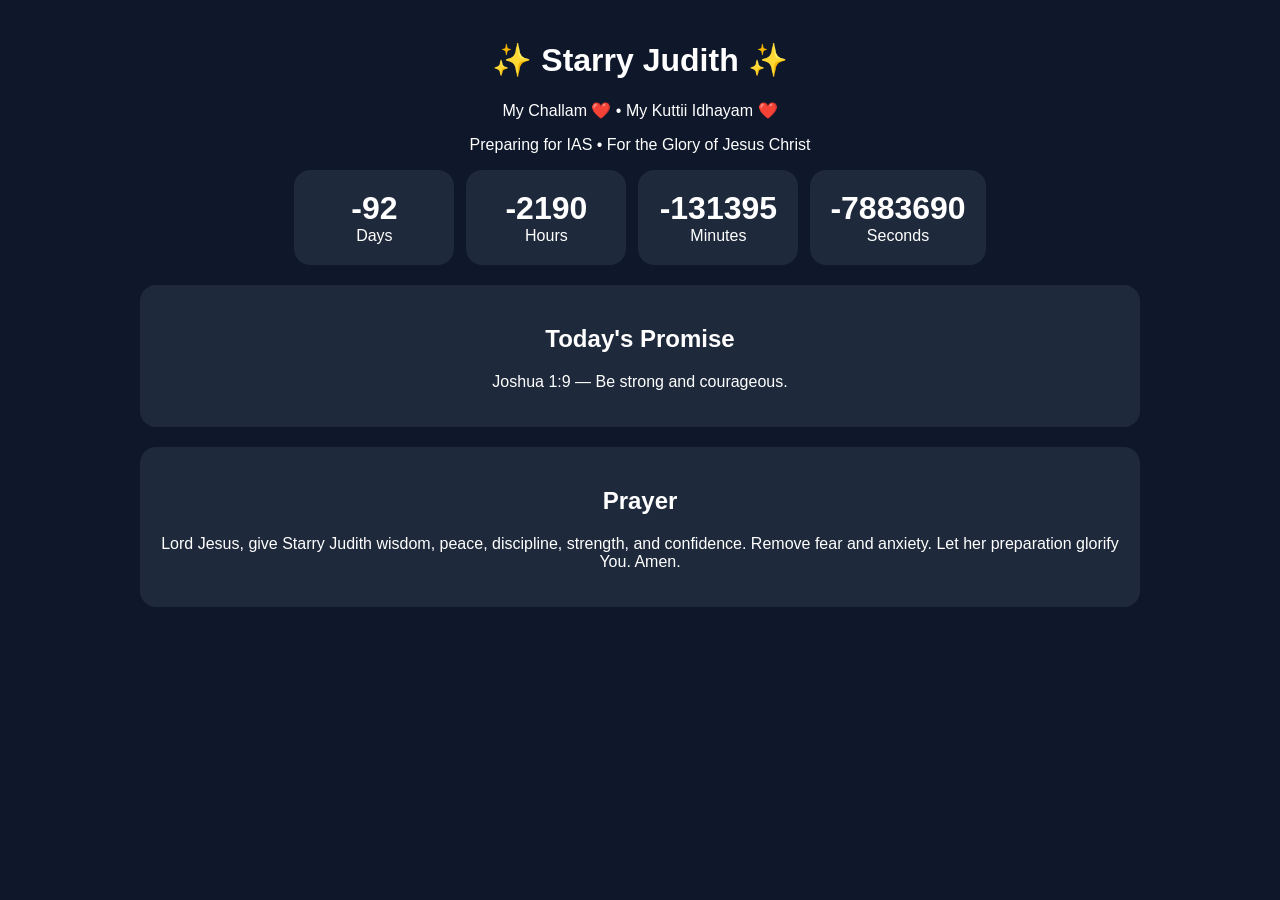
==== index.html @ f9332835 "Add files via upload" ====
<!DOCTYPE html>
<html lang="en">
<head>
<meta charset="UTF-8">
<meta name="viewport" content="width=device-width, initial-scale=1.0">
<title>Starry Judith • IAS Journey</title>
<link rel="stylesheet" href="style.css">
</head>
<body>
<div class="container">
<h1>✨ Starry Judith ✨</h1>
<p class="nicknames">My Challam ❤️ • My Kuttii Idhayam ❤️</p>
<p class="subtitle">Preparing for IAS • For the Glory of Jesus Christ</p>

<div class="countdown">
<div class="card"><span id="days">0</span><label>Days</label></div>
<div class="card"><span id="hours">0</span><label>Hours</label></div>
<div class="card"><span id="minutes">0</span><label>Minutes</label></div>
<div class="card"><span id="seconds">0</span><label>Seconds</label></div>
</div>

<div class="verse">
<h2>Today's Promise</h2>
<p id="verse"></p>
</div>

<div class="prayer">
<h2>Prayer</h2>
<p>Lord Jesus, give Starry Judith wisdom, peace, discipline, strength, and confidence. Remove fear and anxiety. Let her preparation glorify You. Amen.</p>
</div>
</div>
<script src="script.js"></script>
</body>
</html>
---- style.css ----
body{font-family:Arial,sans-serif;background:#0f172a;color:#fff;margin:0}
.container{max-width:1000px;margin:auto;padding:20px;text-align:center}
.countdown{display:flex;flex-wrap:wrap;gap:12px;justify-content:center}
.card{background:#1e293b;padding:20px;border-radius:16px;min-width:120px}
span{font-size:2rem;font-weight:bold;display:block}
.verse,.prayer{background:#1e293b;padding:20px;border-radius:16px;margin-top:20px}
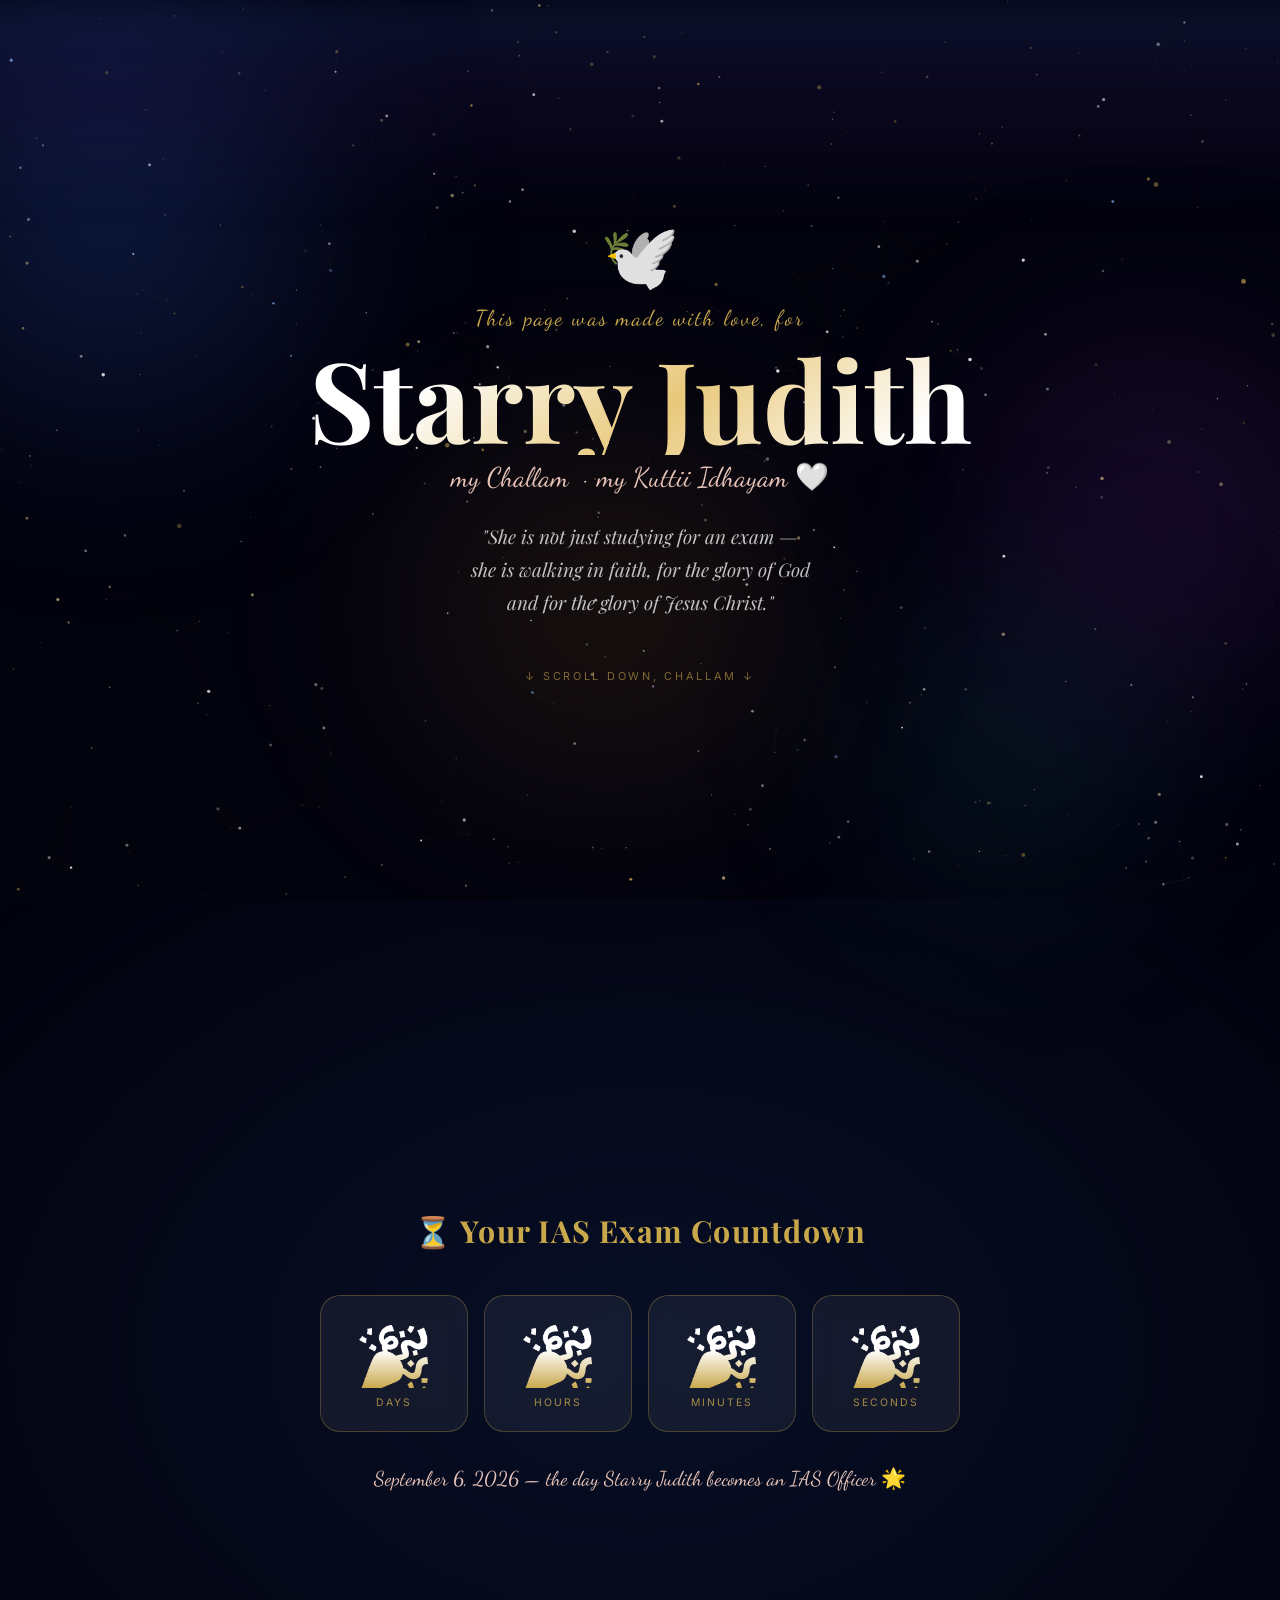
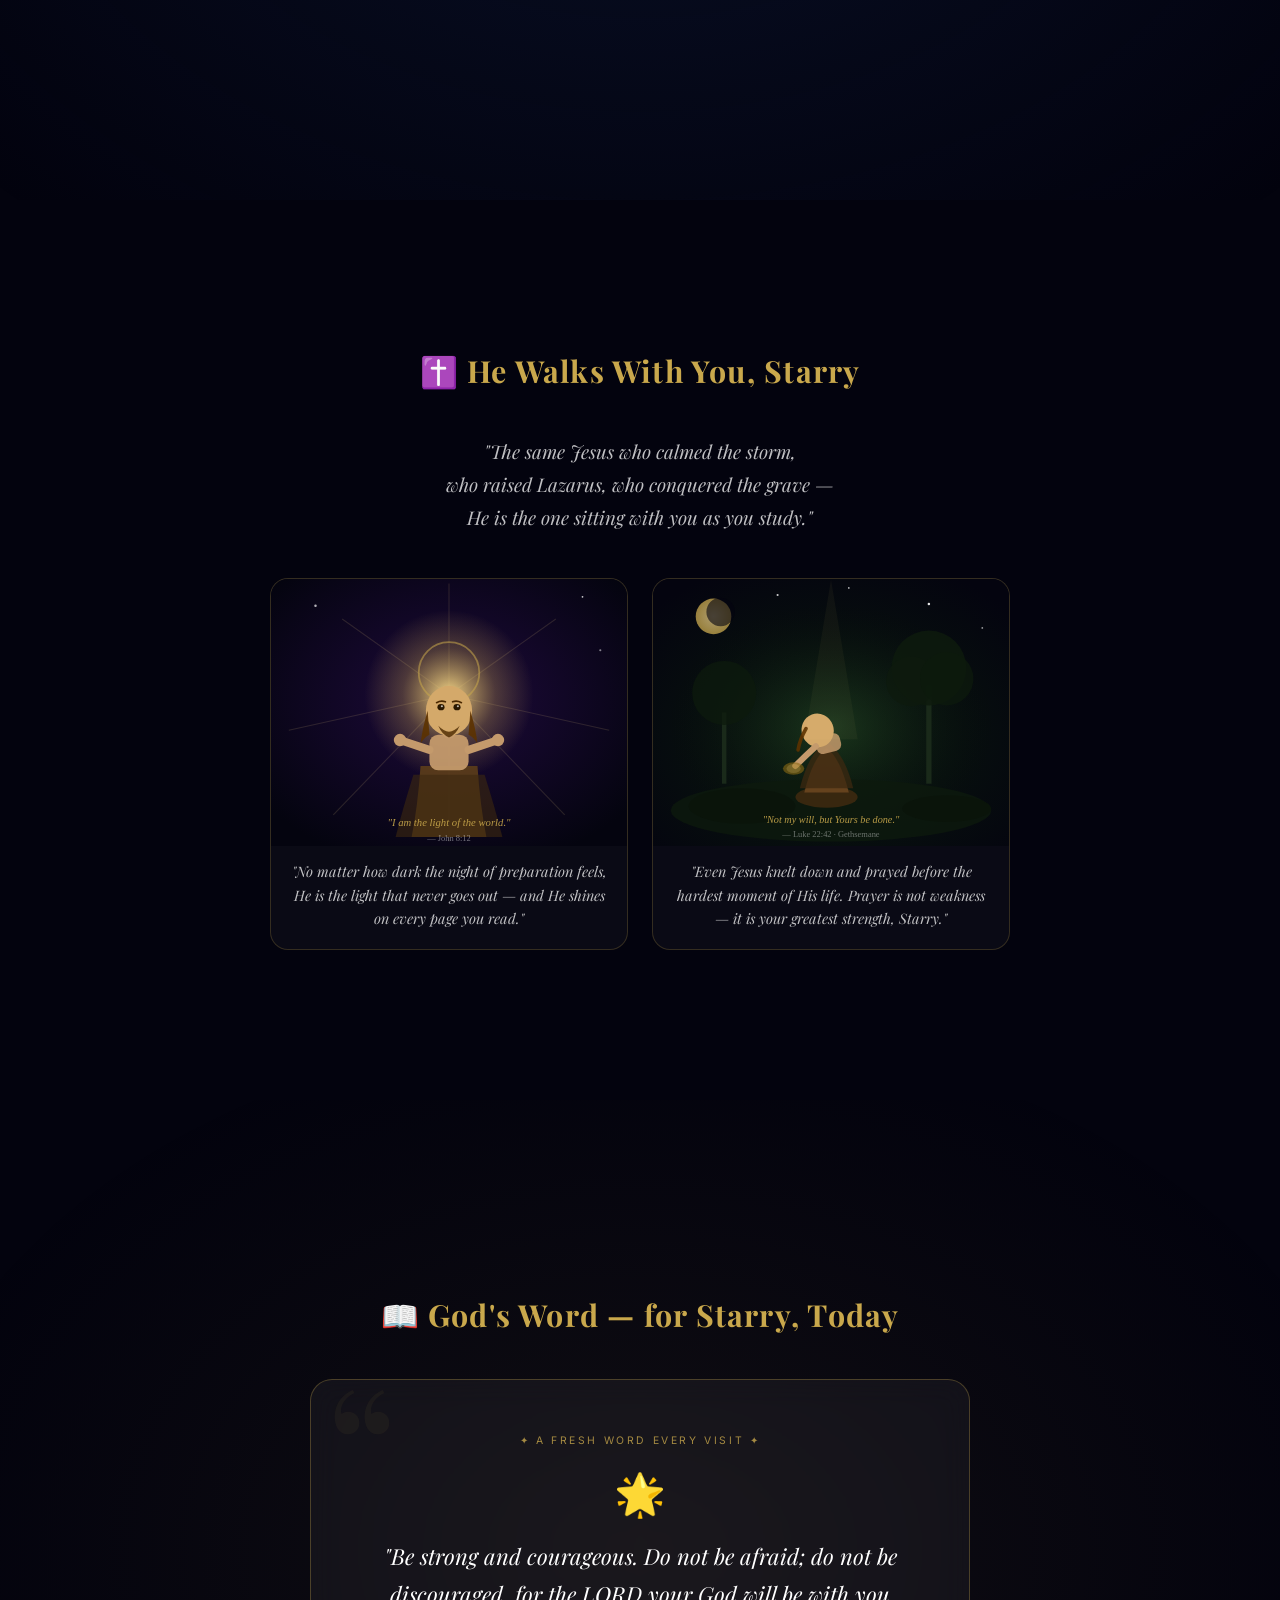
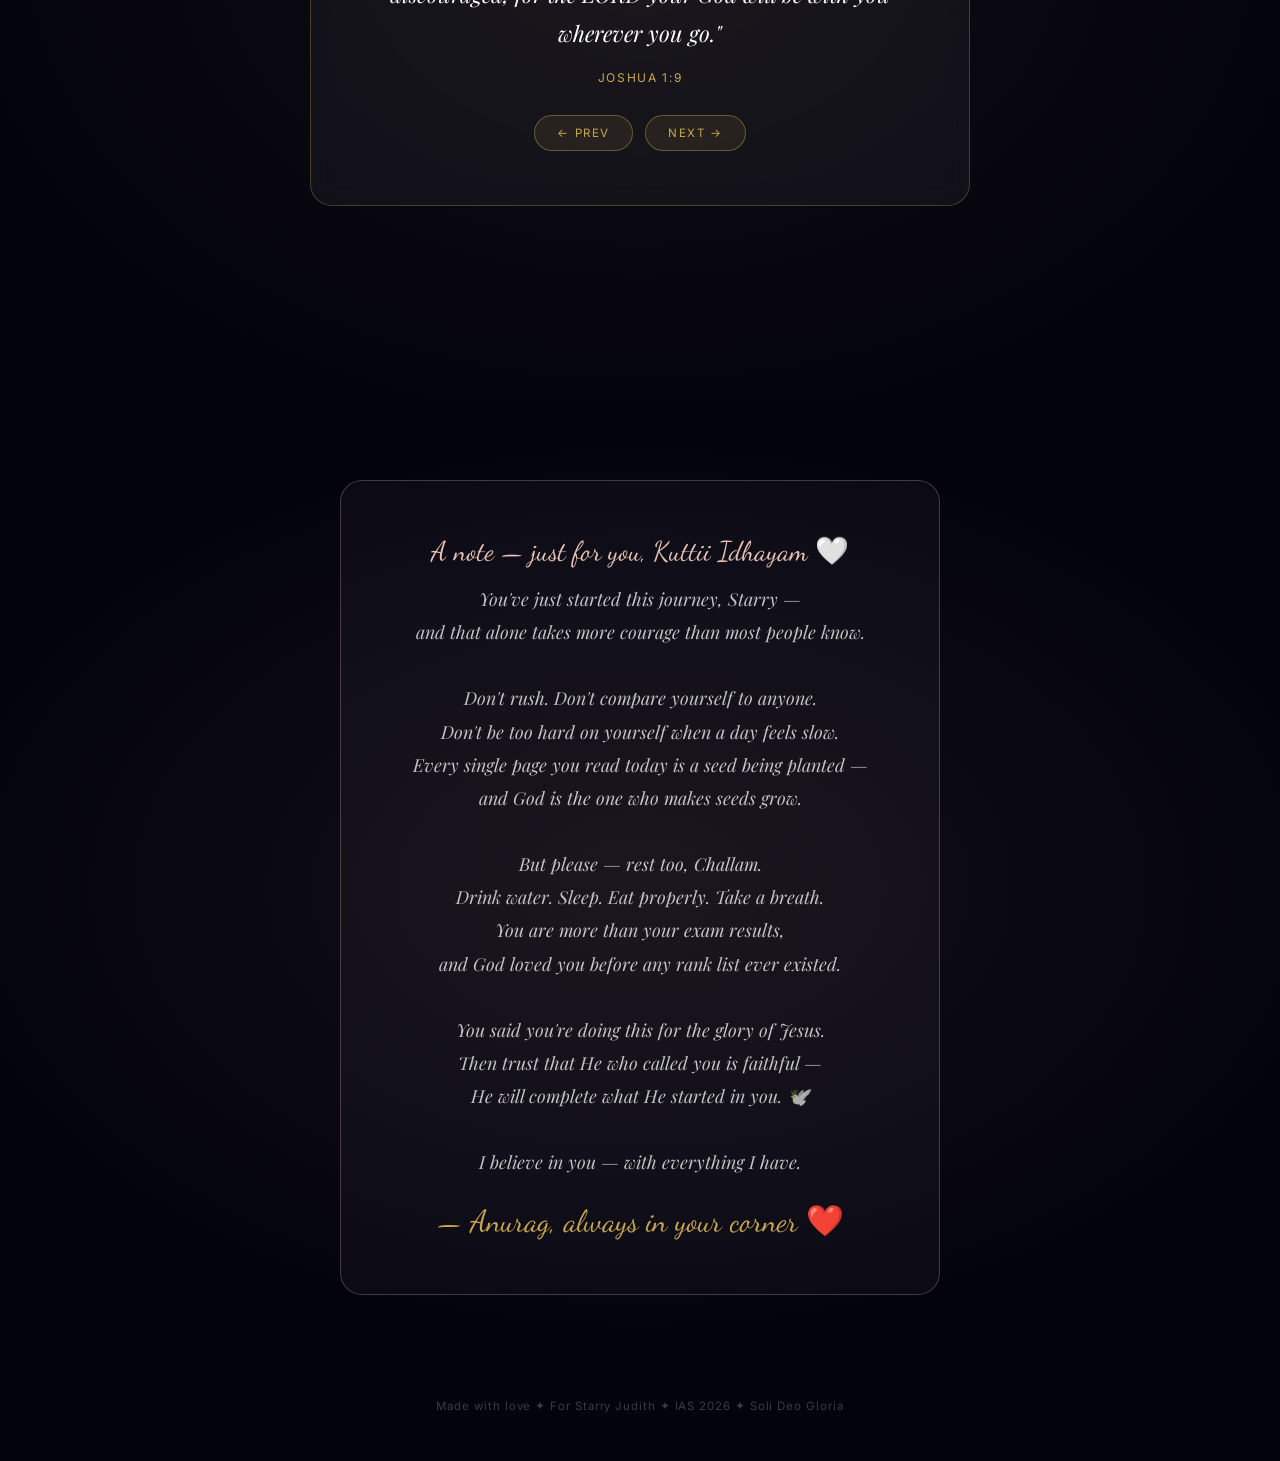
==== commit 6f6d7d01: "Update index.html" ====
--- a/index.html
+++ b/index.html
@@ -1,34 +1,604 @@
 <!DOCTYPE html>
 <html lang="en">
 <head>
-<meta charset="UTF-8">
-<meta name="viewport" content="width=device-width, initial-scale=1.0">
-<title>Starry Judith • IAS Journey</title>
-<link rel="stylesheet" href="style.css">
+<meta charset="UTF-8"/>
+<meta name="viewport" content="width=device-width, initial-scale=1.0"/>
+<title>For Starry Judith 🕊️</title>
+<link href="https://fonts.googleapis.com/css2?family=Playfair+Display:ital,wght@0,400;0,700;1,400&family=Inter:wght@300;400;500&family=Dancing+Script:wght@600;700&display=swap" rel="stylesheet"/>
+<style>
+*,*::before,*::after{box-sizing:border-box;margin:0;padding:0}
+:root{
+  --gold:#C9A84C;--gold2:#E8C87A;--deep:#03030E;--rose:#E8C4B8;
+  --soft:rgba(255,255,255,0.75);--white:#fff;
+}
+html{scroll-behavior:smooth}
+body{background:var(--deep);color:var(--white);font-family:'Inter',sans-serif;overflow-x:hidden}
+
+/* ── LAYERED BACKGROUND ── */
+#cvs-bg{position:fixed;inset:0;z-index:0;pointer-events:none}
+#cvs-fg{position:fixed;inset:0;z-index:1;pointer-events:none}
+
+/* ── NEBULA LAYERS (CSS animated) ── */
+.nebula{position:fixed;border-radius:50%;filter:blur(80px);pointer-events:none;z-index:0;will-change:transform,opacity}
+.nb1{width:600px;height:600px;background:radial-gradient(circle,rgba(30,60,140,.45),transparent 70%);top:-10%;left:-15%;animation:nb1 18s ease-in-out infinite alternate}
+.nb2{width:500px;height:500px;background:radial-gradient(circle,rgba(80,30,120,.35),transparent 70%);top:30%;right:-10%;animation:nb2 22s ease-in-out infinite alternate}
+.nb3{width:700px;height:400px;background:radial-gradient(circle,rgba(160,100,20,.18),transparent 70%);bottom:10%;left:20%;animation:nb3 26s ease-in-out infinite alternate}
+.nb4{width:400px;height:400px;background:radial-gradient(circle,rgba(20,80,100,.3),transparent 70%);bottom:-5%;right:5%;animation:nb4 20s ease-in-out infinite alternate}
+@keyframes nb1{0%{transform:translate(0,0) scale(1)}100%{transform:translate(80px,60px) scale(1.15)}}
+@keyframes nb2{0%{transform:translate(0,0) scale(1.1)}100%{transform:translate(-70px,80px) scale(.95)}}
+@keyframes nb3{0%{transform:translate(0,0) scale(1)}100%{transform:translate(60px,-50px) scale(1.1)}}
+@keyframes nb4{0%{transform:translate(0,0) scale(.95)}100%{transform:translate(-50px,-60px) scale(1.1)}}
+
+/* aurora top ribbon */
+.aurora{
+  position:fixed;top:0;left:-20%;width:140%;height:220px;
+  background:linear-gradient(180deg,rgba(60,120,255,.13) 0%,rgba(100,60,200,.09) 40%,transparent 100%);
+  filter:blur(18px);z-index:0;pointer-events:none;
+  animation:aur 12s ease-in-out infinite alternate;
+}
+@keyframes aur{0%{opacity:.5;transform:scaleX(1) translateY(0)}100%{opacity:1;transform:scaleX(1.08) translateY(18px)}}
+
+main{position:relative;z-index:2}
+
+/* ── SECTIONS ── */
+.s{min-height:100vh;display:flex;flex-direction:column;align-items:center;justify-content:center;padding:80px 24px;position:relative}
+
+/* ── HERO ── */
+#hero{text-align:center}
+.hero-dove{font-size:clamp(2.4rem,7vw,4rem);margin-bottom:10px;animation:hvr 3.5s ease-in-out infinite}
+@keyframes hvr{0%,100%{transform:translateY(0) rotate(-3deg)}50%{transform:translateY(-14px) rotate(3deg)}}
+.for-label{font-family:'Dancing Script',cursive;font-size:clamp(1rem,3vw,1.35rem);color:var(--gold);letter-spacing:.1em;margin-bottom:10px;opacity:.85}
+.hero-name{
+  font-family:'Playfair Display',serif;font-weight:700;
+  font-size:clamp(3rem,12vw,7rem);line-height:1.02;
+  background:linear-gradient(135deg,#fff 20%,var(--gold2) 55%,#fff 90%);
+  -webkit-background-clip:text;-webkit-text-fill-color:transparent;background-clip:text;
+  margin-bottom:6px;
+}
+.hero-nick{font-family:'Dancing Script',cursive;font-size:clamp(1.1rem,3.5vw,1.7rem);color:var(--rose);margin-bottom:26px}
+.hero-sub{
+  font-family:'Playfair Display',serif;font-style:italic;
+  font-size:clamp(.92rem,2.3vw,1.18rem);color:var(--soft);
+  max-width:520px;line-height:1.75;margin-bottom:50px
+}
+.scroll-cue{font-size:.68rem;letter-spacing:.25em;text-transform:uppercase;color:var(--gold);opacity:.6;animation:pc 2s ease-in-out infinite}
+@keyframes pc{0%,100%{opacity:.3;transform:translateY(0)}50%{opacity:.9;transform:translateY(6px)}}
+
+/* ── COUNTDOWN ── */
+#countdown-s{background:radial-gradient(ellipse 70% 70% at 50% 50%,rgba(13,27,62,.5),transparent)}
+.sec-title{font-family:'Playfair Display',serif;font-size:clamp(1.3rem,3.5vw,1.9rem);color:var(--gold);text-align:center;letter-spacing:.04em;margin-bottom:44px}
+.cd-grid{display:grid;grid-template-columns:repeat(2,1fr);gap:16px;max-width:640px;width:100%;margin:0 auto 28px}
+@media(min-width:500px){.cd-grid{grid-template-columns:repeat(4,1fr)}}
+.cd-card{
+  background:rgba(255,255,255,.06);border:1px solid rgba(201,168,76,.3);
+  border-radius:20px;padding:28px 12px 22px;text-align:center;
+  backdrop-filter:blur(12px);transition:transform .25s,border-color .25s,box-shadow .25s;cursor:default;
+}
+.cd-card:hover{transform:translateY(-6px);border-color:rgba(201,168,76,.7);box-shadow:0 0 32px rgba(201,168,76,.2)}
+.cd-num{
+  font-family:'Playfair Display',serif;font-size:clamp(2.4rem,8vw,4rem);
+  font-weight:700;line-height:1;margin-bottom:8px;
+  background:linear-gradient(180deg,#fff 40%,var(--gold));
+  -webkit-background-clip:text;-webkit-text-fill-color:transparent;background-clip:text;
+}
+.cd-lbl{font-size:.65rem;letter-spacing:.2em;text-transform:uppercase;color:var(--gold);opacity:.8}
+.cd-note{font-family:'Dancing Script',cursive;font-size:clamp(1rem,2.8vw,1.25rem);color:var(--rose);text-align:center;opacity:.85;margin-top:6px}
+
+/* ── JESUS PORTRAITS ── */
+#jesus-s{text-align:center}
+.jesus-quote{font-family:'Playfair Display',serif;font-style:italic;font-size:clamp(.92rem,2.3vw,1.18rem);color:var(--soft);max-width:520px;line-height:1.75;margin-bottom:44px}
+.jesus-grid{display:grid;grid-template-columns:1fr;gap:24px;max-width:740px;width:100%}
+@media(min-width:600px){.jesus-grid{grid-template-columns:repeat(2,1fr)}}
+.jesus-card{border-radius:18px;overflow:hidden;border:1px solid rgba(201,168,76,.22);background:rgba(255,255,255,.03);transition:transform .3s,box-shadow .3s}
+.jesus-card:hover{transform:translateY(-6px) scale(1.015);box-shadow:0 16px 48px rgba(0,0,0,.55)}
+.jesus-svg{width:100%;aspect-ratio:4/3;display:block}
+.jesus-caption{padding:14px 18px 18px;font-family:'Playfair Display',serif;font-style:italic;font-size:.9rem;color:var(--soft);line-height:1.65;text-align:center}
+
+/* ── VERSES ── */
+#verse-s{background:radial-gradient(ellipse 60% 60% at 50% 50%,rgba(201,168,76,.07),transparent)}
+.verse-wrap{max-width:660px;width:100%}
+.verse-card{
+  background:rgba(255,255,255,.045);border:1px solid rgba(201,168,76,.3);
+  border-radius:22px;padding:clamp(28px,5vw,54px) clamp(22px,5vw,52px);
+  text-align:center;backdrop-filter:blur(14px);overflow:hidden;position:relative
+}
+.verse-card::before{content:'\201C';position:absolute;top:-24px;left:14px;font-size:11rem;color:var(--gold);opacity:.05;font-family:'Playfair Display',serif;line-height:1;pointer-events:none}
+.verse-eyebrow{font-size:.65rem;letter-spacing:.25em;text-transform:uppercase;color:var(--gold);margin-bottom:22px;opacity:.8}
+.verse-icon{font-size:2.6rem;margin-bottom:18px;display:block}
+.verse-txt{font-family:'Playfair Display',serif;font-style:italic;font-size:clamp(1rem,2.6vw,1.38rem);line-height:1.75;color:var(--white);margin-bottom:18px}
+.verse-ref{font-size:.75rem;letter-spacing:.14em;text-transform:uppercase;color:var(--gold)}
+.v-nav{display:flex;gap:12px;justify-content:center;margin-top:30px;flex-wrap:wrap}
+.v-btn{background:rgba(201,168,76,.1);border:1px solid rgba(201,168,76,.4);color:var(--gold);font-size:.72rem;letter-spacing:.14em;text-transform:uppercase;padding:10px 22px;border-radius:40px;cursor:pointer;transition:background .2s,transform .15s;font-family:'Inter',sans-serif}
+.v-btn:hover{background:rgba(201,168,76,.25);transform:translateY(-2px)}
+
+/* ── LOVE NOTE ── */
+#love-s{background:radial-gradient(ellipse 60% 50% at 50% 50%,rgba(232,196,184,.07),transparent)}
+.love-card{max-width:600px;width:100%;padding:clamp(30px,5vw,54px) clamp(24px,5vw,50px);border:1px solid rgba(232,196,184,.25);border-radius:22px;background:rgba(232,196,184,.04);text-align:center}
+.love-from{font-family:'Dancing Script',cursive;font-size:clamp(1.2rem,3.5vw,1.7rem);color:var(--rose);margin-bottom:14px}
+.love-txt{font-family:'Playfair Display',serif;font-style:italic;font-size:clamp(.92rem,2.2vw,1.12rem);color:var(--soft);line-height:1.85;margin-bottom:24px}
+.love-sign{font-family:'Dancing Script',cursive;font-size:clamp(1.3rem,3.5vw,1.9rem);color:var(--gold)}
+
+footer{position:relative;z-index:2;text-align:center;padding:24px 20px 48px;font-size:.72rem;color:rgba(255,255,255,.22);letter-spacing:.08em}
+
+/* ── FLOAT ANIMATIONS ── */
+.float-anim{opacity:0;transform:translateY(38px);transition:opacity .85s cubic-bezier(.22,1,.36,1),transform .85s cubic-bezier(.22,1,.36,1)}
+.float-anim.show{opacity:1;transform:translateY(0)}
+.float-anim:nth-child(2){transition-delay:.1s}
+.float-anim:nth-child(3){transition-delay:.2s}
+.float-anim:nth-child(4){transition-delay:.3s}
+.float-anim:nth-child(5){transition-delay:.4s}
+
+@keyframes bob{0%,100%{transform:translateY(0)}50%{transform:translateY(-8px)}}
+.bob1{animation:bob 4.5s ease-in-out infinite}
+.bob2{animation:bob 5.2s ease-in-out infinite .7s}
+.bob3{animation:bob 4.8s ease-in-out infinite 1.3s}
+.bob4{animation:bob 5.5s ease-in-out infinite .4s}
+</style>
 </head>
 <body>
-<div class="container">
-<h1>✨ Starry Judith ✨</h1>
-<p class="nicknames">My Challam ❤️ • My Kuttii Idhayam ❤️</p>
-<p class="subtitle">Preparing for IAS • For the Glory of Jesus Christ</p>
-
-<div class="countdown">
-<div class="card"><span id="days">0</span><label>Days</label></div>
-<div class="card"><span id="hours">0</span><label>Hours</label></div>
-<div class="card"><span id="minutes">0</span><label>Minutes</label></div>
-<div class="card"><span id="seconds">0</span><label>Seconds</label></div>
-</div>
-
-<div class="verse">
-<h2>Today's Promise</h2>
-<p id="verse"></p>
-</div>
-
-<div class="prayer">
-<h2>Prayer</h2>
-<p>Lord Jesus, give Starry Judith wisdom, peace, discipline, strength, and confidence. Remove fear and anxiety. Let her preparation glorify You. Amen.</p>
-</div>
-</div>
-<script src="script.js"></script>
+
+<!-- nebula layers -->
+<div class="nebula nb1"></div>
+<div class="nebula nb2"></div>
+<div class="nebula nb3"></div>
+<div class="nebula nb4"></div>
+<div class="aurora"></div>
+
+<!-- background star canvas -->
+<canvas id="cvs-bg"></canvas>
+<!-- foreground interaction canvas -->
+<canvas id="cvs-fg"></canvas>
+
+<main>
+
+<!-- ══ HERO ══ -->
+<section class="s" id="hero">
+  <div class="hero-dove float-anim">🕊️</div>
+  <p class="for-label float-anim">This page was made with love, for</p>
+  <h1 class="hero-name float-anim">Starry Judith</h1>
+  <p class="hero-nick float-anim">my Challam &nbsp;·&nbsp; my Kuttii Idhayam 🤍</p>
+  <p class="hero-sub float-anim">
+    "She is not just studying for an exam —<br/>
+    she is walking in faith, for the glory of God<br/>
+    and for the glory of Jesus Christ."
+  </p>
+  <p class="scroll-cue">↓ scroll down, Challam ↓</p>
+</section>
+
+<!-- ══ COUNTDOWN ══ -->
+<section class="s" id="countdown-s">
+  <h2 class="sec-title float-anim">⏳ Your IAS Exam Countdown</h2>
+  <div class="cd-grid">
+    <div class="cd-card float-anim bob1"><div class="cd-num" id="d">--</div><div class="cd-lbl">Days</div></div>
+    <div class="cd-card float-anim bob2"><div class="cd-num" id="h">--</div><div class="cd-lbl">Hours</div></div>
+    <div class="cd-card float-anim bob3"><div class="cd-num" id="m">--</div><div class="cd-lbl">Minutes</div></div>
+    <div class="cd-card float-anim bob4"><div class="cd-num" id="sec">--</div><div class="cd-lbl">Seconds</div></div>
+  </div>
+  <p class="cd-note float-anim">September 6, 2026 — the day Starry Judith becomes an IAS Officer 🌟</p>
+</section>
+
+<!-- ══ JESUS PORTRAITS ══ -->
+<section class="s" id="jesus-s">
+  <h2 class="sec-title float-anim">✝️ He Walks With You, Starry</h2>
+  <p class="jesus-quote float-anim">
+    "The same Jesus who calmed the storm,<br/>
+    who raised Lazarus, who conquered the grave —<br/>
+    He is the one sitting with you as you study."
+  </p>
+  <div class="jesus-grid">
+
+    <div class="jesus-card float-anim bob1">
+      <svg class="jesus-svg" viewBox="0 0 400 300" xmlns="http://www.w3.org/2000/svg">
+        <defs>
+          <radialGradient id="bg_a" cx="50%" cy="45%" r="65%">
+            <stop offset="0%" stop-color="#1E0A3C"/><stop offset="100%" stop-color="#04040F"/>
+          </radialGradient>
+          <radialGradient id="halo_a" cx="50%" cy="50%" r="50%">
+            <stop offset="0%" stop-color="#FFE08A" stop-opacity=".95"/>
+            <stop offset="55%" stop-color="#C9A84C" stop-opacity=".3"/>
+            <stop offset="100%" stop-color="#C9A84C" stop-opacity="0"/>
+          </radialGradient>
+        </defs>
+        <rect width="400" height="300" fill="url(#bg_a)"/>
+        <g opacity=".13" stroke="#FFE08A" stroke-width="1.2">
+          <line x1="200" y1="130" x2="200" y2="5"/>
+          <line x1="200" y1="130" x2="320" y2="45"/>
+          <line x1="200" y1="130" x2="380" y2="170"/>
+          <line x1="200" y1="130" x2="80" y2="45"/>
+          <line x1="200" y1="130" x2="20" y2="170"/>
+          <line x1="200" y1="130" x2="330" y2="265"/>
+          <line x1="200" y1="130" x2="70" y2="265"/>
+          <line x1="200" y1="130" x2="200" y2="295"/>
+        </g>
+        <circle cx="200" cy="130" r="95" fill="url(#halo_a)"/>
+        <circle cx="200" cy="105" r="34" fill="none" stroke="#C9A84C" stroke-width="2" opacity=".55"/>
+        <path d="M168 210 Q165 255 158 290 L242 290 Q235 255 232 210Z" fill="#5C3D1A" opacity=".9"/>
+        <path d="M160 220 Q148 258 140 290 L260 290 Q252 258 240 220Z" fill="#3D2810" opacity=".6"/>
+        <rect x="178" y="175" width="44" height="40" rx="10" fill="#C49A6C" opacity=".95"/>
+        <rect x="193" y="163" width="14" height="16" rx="5" fill="#C49A6C"/>
+        <ellipse cx="200" cy="148" rx="26" ry="28" fill="#D4A96A"/>
+        <path d="M176 148 Q170 168 168 185 Q172 178 178 175" fill="#5C3200" opacity=".9"/>
+        <path d="M224 148 Q230 168 232 185 Q228 178 222 175" fill="#5C3200" opacity=".9"/>
+        <path d="M188 165 Q200 178 212 165 Q208 175 200 178 Q192 175 188 165Z" fill="#4A2800" opacity=".8"/>
+        <ellipse cx="191" cy="144" rx="4" ry="3.5" fill="#2A1800"/>
+        <ellipse cx="209" cy="144" rx="4" ry="3.5" fill="#2A1800"/>
+        <circle cx="192" cy="143" r="1.2" fill="#fff" opacity=".7"/>
+        <circle cx="210" cy="143" r="1.2" fill="#fff" opacity=".7"/>
+        <path d="M186 139 Q191 136 196 138" stroke="#4A2800" stroke-width="1.8" fill="none" stroke-linecap="round"/>
+        <path d="M204 138 Q209 136 214 139" stroke="#4A2800" stroke-width="1.8" fill="none" stroke-linecap="round"/>
+        <path d="M178 192 L148 182" stroke="#C49A6C" stroke-width="9" stroke-linecap="round"/>
+        <path d="M222 192 L252 182" stroke="#C49A6C" stroke-width="9" stroke-linecap="round"/>
+        <circle cx="145" cy="181" r="7" fill="#C49A6C"/>
+        <circle cx="255" cy="181" r="7" fill="#C49A6C"/>
+        <circle cx="50" cy="30" r="1.4" fill="#fff" opacity=".7"/>
+        <circle cx="350" cy="20" r="1" fill="#fff" opacity=".8"/>
+        <circle cx="370" cy="80" r="1.2" fill="#fff" opacity=".5"/>
+        <text x="200" y="278" text-anchor="middle" font-family="Georgia,serif" font-size="12" fill="#C9A84C" font-style="italic" opacity=".9">"I am the light of the world."</text>
+        <text x="200" y="294" text-anchor="middle" font-family="Georgia,serif" font-size="9.5" fill="rgba(255,255,255,.45)">— John 8:12</text>
+      </svg>
+      <p class="jesus-caption">"No matter how dark the night of preparation feels, He is the light that never goes out — and He shines on every page you read."</p>
+    </div>
+
+    <div class="jesus-card float-anim bob2">
+      <svg class="jesus-svg" viewBox="0 0 400 300" xmlns="http://www.w3.org/2000/svg">
+        <defs>
+          <radialGradient id="bg_b" cx="50%" cy="60%" r="70%">
+            <stop offset="0%" stop-color="#0A1A0D"/><stop offset="100%" stop-color="#04040F"/>
+          </radialGradient>
+          <radialGradient id="glow_b" cx="50%" cy="55%" r="50%">
+            <stop offset="0%" stop-color="#3A6A3A" stop-opacity=".35"/><stop offset="100%" stop-color="transparent"/>
+          </radialGradient>
+          <radialGradient id="moon_b" cx="50%" cy="50%" r="50%">
+            <stop offset="0%" stop-color="#E8D090"/><stop offset="100%" stop-color="#C9A84C"/>
+          </radialGradient>
+        </defs>
+        <rect width="400" height="300" fill="url(#bg_b)"/>
+        <rect width="400" height="300" fill="url(#glow_b)"/>
+        <circle cx="68" cy="42" r="20" fill="url(#moon_b)" opacity=".75"/>
+        <circle cx="76" cy="37" r="16" fill="#04040F" opacity=".6"/>
+        <circle cx="140" cy="18" r="1.2" fill="#fff" opacity=".8"/>
+        <circle cx="220" cy="10" r="1" fill="#fff" opacity=".7"/>
+        <circle cx="310" cy="28" r="1.4" fill="#fff" opacity=".9"/>
+        <circle cx="370" cy="55" r="1" fill="#fff" opacity=".6"/>
+        <ellipse cx="200" cy="260" rx="180" ry="35" fill="#0D1A0D" opacity=".8"/>
+        <ellipse cx="100" cy="255" rx="60" ry="20" fill="#0A150A" opacity=".9"/>
+        <ellipse cx="330" cy="258" rx="50" ry="15" fill="#0A150A" opacity=".9"/>
+        <path d="M310 230 L310 120" stroke="#1A2A1A" stroke-width="6"/>
+        <circle cx="310" cy="100" r="42" fill="#0D1A0D" opacity=".85"/>
+        <circle cx="290" cy="115" r="28" fill="#0D1A0D" opacity=".7"/>
+        <circle cx="330" cy="112" r="30" fill="#0D1A0D" opacity=".75"/>
+        <path d="M80 230 L80 150" stroke="#1A2A1A" stroke-width="5"/>
+        <circle cx="80" cy="128" r="36" fill="#0D1A0D" opacity=".75"/>
+        <ellipse cx="195" cy="245" rx="35" ry="12" fill="#4A2E10" opacity=".7"/>
+        <path d="M170 240 Q180 200 195 190 Q210 200 220 240Z" fill="#6B4520" opacity=".9"/>
+        <path d="M165 235 Q175 195 195 183 Q215 195 225 235" fill="#3D2810" opacity=".75"/>
+        <rect x="183" y="175" width="28" height="20" rx="7" fill="#C49A6C" opacity=".85" transform="rotate(-15,197,185)"/>
+        <ellipse cx="185" cy="170" rx="18" ry="19" fill="#D4A96A" transform="rotate(-20,185,170)"/>
+        <path d="M172 168 Q165 180 163 192" stroke="#5C3200" stroke-width="4" fill="none" stroke-linecap="round" opacity=".9"/>
+        <path d="M183 188 Q170 200 160 210" stroke="#C49A6C" stroke-width="7" stroke-linecap="round"/>
+        <ellipse cx="158" cy="213" rx="12" ry="7" fill="#8B6914" opacity=".6"/>
+        <ellipse cx="158" cy="213" rx="8" ry="5" fill="#FFE08A" opacity=".18"/>
+        <path d="M200 0 L170 180 L230 180Z" fill="#FFE08A" opacity=".04"/>
+        <text x="200" y="274" text-anchor="middle" font-family="Georgia,serif" font-size="11.5" fill="#C9A84C" font-style="italic" opacity=".9">"Not my will, but Yours be done."</text>
+        <text x="200" y="290" text-anchor="middle" font-family="Georgia,serif" font-size="9.5" fill="rgba(255,255,255,.4)">— Luke 22:42  ·  Gethsemane</text>
+      </svg>
+      <p class="jesus-caption">"Even Jesus knelt down and prayed before the hardest moment of His life. Prayer is not weakness — it is your greatest strength, Starry."</p>
+    </div>
+
+  </div>
+</section>
+
+<!-- ══ BIBLE VERSES ══ -->
+<section class="s" id="verse-s">
+  <h2 class="sec-title float-anim">📖 God's Word — for Starry, Today</h2>
+  <div class="verse-wrap float-anim">
+    <div class="verse-card" id="vcard">
+      <p class="verse-eyebrow">✦ A Fresh Word Every Visit ✦</p>
+      <span class="verse-icon" id="vi">🕊️</span>
+      <blockquote class="verse-txt" id="vt">loading…</blockquote>
+      <p class="verse-ref" id="vr"></p>
+      <div class="v-nav">
+        <button class="v-btn" onclick="prevV()">← Prev</button>
+        <button class="v-btn" onclick="nextV()">Next →</button>
+      </div>
+    </div>
+  </div>
+</section>
+
+<!-- ══ LOVE NOTE ══ -->
+<section class="s" id="love-s">
+  <div class="love-card float-anim">
+    <p class="love-from">A note — just for you, Kuttii Idhayam 🤍</p>
+    <p class="love-txt">
+      You've just started this journey, Starry —<br/>
+      and that alone takes more courage than most people know.<br/><br/>
+      Don't rush. Don't compare yourself to anyone.<br/>
+      Don't be too hard on yourself when a day feels slow.<br/>
+      Every single page you read today is a seed being planted —<br/>
+      and God is the one who makes seeds grow.<br/><br/>
+      But please — rest too, Challam.<br/>
+      Drink water. Sleep. Eat properly. Take a breath.<br/>
+      You are more than your exam results,<br/>
+      and God loved you before any rank list ever existed.<br/><br/>
+      You said you're doing this for the glory of Jesus.<br/>
+      Then trust that He who called you is faithful —<br/>
+      He will complete what He started in you. 🕊️<br/><br/>
+      I believe in you — with everything I have.
+    </p>
+    <p class="love-sign">— Anurag, always in your corner ❤️</p>
+  </div>
+</section>
+
+</main>
+<footer>Made with love ✦ For Starry Judith ✦ IAS 2026 ✦ Soli Deo Gloria</footer>
+
+<script>
+// ═══════════════════════════════════════════
+// BACKGROUND CANVAS — deep space with drifting stars
+// ═══════════════════════════════════════════
+const bgCvs = document.getElementById('cvs-bg');
+const bgCtx = bgCvs.getContext('2d');
+let W, H;
+
+function resize() {
+  W = bgCvs.width = window.innerWidth;
+  H = bgCvs.height = window.innerHeight;
+}
+resize();
+window.addEventListener('resize', resize);
+
+// ── Layers of stars at different depths ──
+const layers = [
+  { count: 120, speed: 0.012, maxR: 0.9,  alpha: 0.5,  col: '255,255,255' },
+  { count: 80,  speed: 0.025, maxR: 1.3,  alpha: 0.7,  col: '255,255,255' },
+  { count: 45,  speed: 0.045, maxR: 1.8,  alpha: 0.9,  col: '220,200,140' },
+  { count: 20,  speed: 0.07,  maxR: 2.2,  alpha: 1.0,  col: '201,168,76'  },
+];
+
+const allStars = [];
+layers.forEach(l => {
+  for (let i = 0; i < l.count; i++) {
+    allStars.push({
+      x: Math.random() * W,
+      y: Math.random() * H,
+      r: Math.random() * l.maxR + 0.25,
+      baseAlpha: Math.random() * l.alpha * 0.5 + l.alpha * 0.4,
+      speed: l.speed,
+      col: l.col,
+      phase: Math.random() * Math.PI * 2,
+      twinkleSpeed: Math.random() * 0.003 + 0.001,
+      driftX: (Math.random() - 0.5) * l.speed * 0.6,
+      driftY: (Math.random() - 0.5) * l.speed * 0.4,
+    });
+  }
+});
+
+// shooting star
+let shoots = [];
+function spawnShoot() {
+  if (Math.random() < 0.004) {
+    const sx = Math.random() * W * 0.7;
+    const sy = Math.random() * H * 0.4;
+    shoots.push({ x: sx, y: sy, len: Math.random() * 120 + 60, life: 1, speed: Math.random() * 8 + 6 });
+  }
+}
+
+function drawBg(t) {
+  bgCtx.clearRect(0, 0, W, H);
+
+  allStars.forEach(s => {
+    // drift
+    s.x += s.driftX;
+    s.y += s.driftY;
+    if (s.x < 0) s.x = W;
+    if (s.x > W) s.x = 0;
+    if (s.y < 0) s.y = H;
+    if (s.y > H) s.y = 0;
+
+    const a = s.baseAlpha * (0.45 + 0.55 * Math.abs(Math.sin(t * s.twinkleSpeed + s.phase)));
+    bgCtx.beginPath();
+    bgCtx.arc(s.x, s.y, s.r, 0, Math.PI * 2);
+    bgCtx.fillStyle = `rgba(${s.col},${a})`;
+    bgCtx.fill();
+  });
+
+  // shooting stars
+  spawnShoot();
+  for (let i = shoots.length - 1; i >= 0; i--) {
+    const sh = shoots[i];
+    bgCtx.save();
+    bgCtx.globalAlpha = sh.life * 0.9;
+    const grad = bgCtx.createLinearGradient(sh.x, sh.y, sh.x + sh.len, sh.y + sh.len * 0.4);
+    grad.addColorStop(0, 'rgba(255,255,255,0)');
+    grad.addColorStop(1, 'rgba(255,240,180,0.9)');
+    bgCtx.strokeStyle = grad;
+    bgCtx.lineWidth = 1.5;
+    bgCtx.beginPath();
+    bgCtx.moveTo(sh.x, sh.y);
+    bgCtx.lineTo(sh.x + sh.len, sh.y + sh.len * 0.4);
+    bgCtx.stroke();
+    bgCtx.restore();
+    sh.x += sh.speed;
+    sh.y += sh.speed * 0.4;
+    sh.life -= 0.035;
+    if (sh.life <= 0) shoots.splice(i, 1);
+  }
+
+  requestAnimationFrame(drawBg);
+}
+requestAnimationFrame(drawBg);
+
+// ═══════════════════════════════════════════
+// FOREGROUND CANVAS — cursor / touch interaction
+// ═══════════════════════════════════════════
+const fgCvs = document.getElementById('cvs-fg');
+const fgCtx = fgCvs.getContext('2d');
+fgCvs.width = W; fgCvs.height = H;
+window.addEventListener('resize', () => { fgCvs.width = W; fgCvs.height = H; });
+
+let mouse = { x: -999, y: -999 };
+const PARTS = [];
+const PCOUNT = 180;
+const sparks = [];
+
+window.addEventListener('mousemove', e => { mouse.x = e.clientX; mouse.y = e.clientY; });
+window.addEventListener('touchmove', e => {
+  e.preventDefault();
+  mouse.x = e.touches[0].clientX;
+  mouse.y = e.touches[0].clientY;
+}, { passive: false });
+window.addEventListener('touchend', () => { mouse.x = -999; mouse.y = -999; });
+
+class Particle {
+  constructor() { this.reset(true); }
+  reset(init) {
+    this.ox = Math.random() * W;
+    this.oy = init ? Math.random() * H : Math.random() * H;
+    this.x = this.ox; this.y = this.oy;
+    this.r = Math.random() * 1.5 + 0.3;
+    this.a = Math.random() * 0.8 + 0.15;
+    this.drift = Math.random() * 0.35 + 0.08;
+    this.angle = Math.random() * Math.PI * 2;
+    this.va = (Math.random() - 0.5) * 0.007;
+    this.phase = Math.random() * Math.PI * 2;
+    this.twinkle = Math.random() * 0.006 + 0.002;
+    const t = Math.random();
+    this.col = t < 0.65 ? '255,255,255' : t < 0.83 ? '201,168,76' : '140,180,240';
+  }
+  update(t) {
+    this.angle += this.va;
+    this.x = this.ox + Math.cos(this.angle) * this.drift * 14;
+    this.y = this.oy + Math.sin(this.angle) * this.drift * 11;
+    // attract toward cursor/touch
+    const dx = mouse.x - this.x, dy = mouse.y - this.y;
+    const d = Math.sqrt(dx * dx + dy * dy);
+    if (d < 170) {
+      const f = (170 - d) / 170 * 0.65;
+      this.x += dx * f * 0.07;
+      this.y += dy * f * 0.07;
+    }
+    this.ca = this.a * (0.35 + 0.65 * Math.abs(Math.sin(t * this.twinkle + this.phase)));
+  }
+  draw() {
+    fgCtx.beginPath();
+    fgCtx.arc(this.x, this.y, this.r, 0, Math.PI * 2);
+    fgCtx.fillStyle = `rgba(${this.col},${this.ca})`;
+    fgCtx.fill();
+  }
+}
+for (let i = 0; i < PCOUNT; i++) PARTS.push(new Particle());
+
+function burst(x, y) {
+  for (let i = 0; i < 22; i++) {
+    sparks.push({
+      x, y,
+      vx: (Math.random() - 0.5) * 6,
+      vy: (Math.random() - 0.5) * 6,
+      a: 1, r: Math.random() * 2.8 + 0.6,
+      col: Math.random() < 0.55 ? '201,168,76' : '255,255,255',
+      life: 0
+    });
+  }
+}
+window.addEventListener('click', e => burst(e.clientX, e.clientY));
+window.addEventListener('touchstart', e => burst(e.touches[0].clientX, e.touches[0].clientY), { passive: true });
+
+function drawFg(t) {
+  fgCtx.clearRect(0, 0, W, H);
+
+  // faint connecting lines near cursor
+  for (let i = 0; i < PARTS.length; i++) {
+    for (let j = i + 1; j < PARTS.length; j++) {
+      const p = PARTS[i], q = PARTS[j];
+      const dx = p.x - q.x, dy = p.y - q.y, d = Math.sqrt(dx * dx + dy * dy);
+      if (d < 80) {
+        fgCtx.beginPath();
+        fgCtx.moveTo(p.x, p.y); fgCtx.lineTo(q.x, q.y);
+        fgCtx.strokeStyle = `rgba(201,168,76,${(1 - d / 80) * 0.1})`;
+        fgCtx.lineWidth = 0.6;
+        fgCtx.stroke();
+      }
+    }
+  }
+
+  PARTS.forEach(p => { p.update(t * 0.001); p.draw(); });
+
+  // golden sparks on tap
+  for (let i = sparks.length - 1; i >= 0; i--) {
+    const s = sparks[i];
+    s.x += s.vx; s.y += s.vy;
+    s.vx *= 0.91; s.vy *= 0.91;
+    s.a -= 0.026; s.life++;
+    if (s.a <= 0) { sparks.splice(i, 1); continue; }
+    fgCtx.beginPath();
+    fgCtx.arc(s.x, s.y, s.r * (1 - s.life / 38), 0, Math.PI * 2);
+    fgCtx.fillStyle = `rgba(${s.col},${s.a})`;
+    fgCtx.fill();
+  }
+
+  // soft glow ring around cursor
+  if (mouse.x > 0) {
+    const g = fgCtx.createRadialGradient(mouse.x, mouse.y, 0, mouse.x, mouse.y, 80);
+    g.addColorStop(0, 'rgba(201,168,76,0.07)');
+    g.addColorStop(1, 'rgba(201,168,76,0)');
+    fgCtx.beginPath();
+    fgCtx.arc(mouse.x, mouse.y, 80, 0, Math.PI * 2);
+    fgCtx.fillStyle = g;
+    fgCtx.fill();
+  }
+
+  requestAnimationFrame(drawFg);
+}
+requestAnimationFrame(drawFg);
+
+// ═══ COUNTDOWN ═══
+function tick() {
+  const diff = new Date('2026-09-06T09:00:00') - new Date();
+  if (diff <= 0) { ['d','h','m','sec'].forEach(id => document.getElementById(id).textContent = '🎉'); return; }
+  const tot = Math.floor(diff / 1000);
+  document.getElementById('d').textContent   = String(Math.floor(tot / 86400)).padStart(2,'0');
+  document.getElementById('h').textContent   = String(Math.floor((tot % 86400) / 3600)).padStart(2,'0');
+  document.getElementById('m').textContent   = String(Math.floor((tot % 3600) / 60)).padStart(2,'0');
+  document.getElementById('sec').textContent = String(tot % 60).padStart(2,'0');
+}
+tick(); setInterval(tick, 1000);
+
+// ═══ BIBLE VERSES ═══
+const VV = [
+  {i:'🕊️',t:'"For I know the plans I have for you," declares the LORD, "plans to prosper you and not to harm you, plans to give you hope and a future."',r:'Jeremiah 29:11'},
+  {i:'💪',t:'"I can do all this through Him who gives me strength."',r:'Philippians 4:13'},
+  {i:'🌊',t:'"Do not be anxious about anything, but in every situation, by prayer and petition, with thanksgiving, present your requests to God. And the peace of God, which transcends all understanding, will guard your hearts and your minds in Christ Jesus."',r:'Philippians 4:6–7'},
+  {i:'🌟',t:'"Be strong and courageous. Do not be afraid; do not be discouraged, for the LORD your God will be with you wherever you go."',r:'Joshua 1:9'},
+  {i:'🦅',t:'"But those who hope in the LORD will renew their strength. They will soar on wings like eagles; they will run and not grow weary, they will walk and not be faint."',r:'Isaiah 40:31'},
+  {i:'🙏',t:'"Cast all your anxiety on Him because He cares for you."',r:'1 Peter 5:7'},
+  {i:'🔥',t:'"For God has not given us a spirit of fear, but of power and of love and of a sound mind."',r:'2 Timothy 1:7'},
+  {i:'☀️',t:'"She is clothed with strength and dignity; she can laugh at the days to come."',r:'Proverbs 31:25'},
+  {i:'🌺',t:'"The LORD your God is with you, the Mighty Warrior who saves. He will take great delight in you; in His love He will rejoice over you with singing."',r:'Zephaniah 3:17'},
+  {i:'✝️',t:'"Come to me, all you who are weary and burdened, and I will give you rest."',r:'Matthew 11:28'},
+  {i:'💎',t:'"Trust in the LORD with all your heart and lean not on your own understanding; in all your ways submit to him, and he will make your paths straight."',r:'Proverbs 3:5–6'},
+  {i:'🌈',t:'"For we are God\'s handiwork, created in Christ Jesus to do good works, which God prepared in advance for us to do."',r:'Ephesians 2:10'},
+  {i:'⚡',t:'"The LORD is my strength and my shield; my heart trusts in him, and he helps me. My heart leaps for joy, and with my song I praise him."',r:'Psalm 28:7'},
+  {i:'🌙',t:'"He gives strength to the weary and increases the power of the weak."',r:'Isaiah 40:29'},
+];
+let vi = Math.floor(Math.random() * VV.length);
+function showV(i) {
+  const v = VV[i], c = document.getElementById('vcard');
+  c.style.cssText = 'transition:opacity .35s,transform .35s;opacity:0;transform:translateY(14px)';
+  setTimeout(() => {
+    document.getElementById('vi').textContent = v.i;
+    document.getElementById('vt').textContent = v.t;
+    document.getElementById('vr').textContent = v.r;
+    c.style.cssText = 'transition:opacity .4s,transform .4s;opacity:1;transform:translateY(0)';
+  }, 360);
+}
+function nextV() { vi = (vi + 1) % VV.length; showV(vi); }
+function prevV() { vi = (vi - 1 + VV.length) % VV.length; showV(vi); }
+showV(vi);
+
+// ═══ SCROLL FLOAT ═══
+document.querySelectorAll('#hero .float-anim').forEach((el, i) => setTimeout(() => el.classList.add('show'), 180 + i * 140));
+const obs = new IntersectionObserver(entries => entries.forEach(e => { if (e.isIntersecting) e.target.classList.add('show'); }), { threshold: 0.1 });
+document.querySelectorAll('.s:not(#hero) .float-anim').forEach(el => obs.observe(el));
+</script>
 </body>
-</html>+</html>
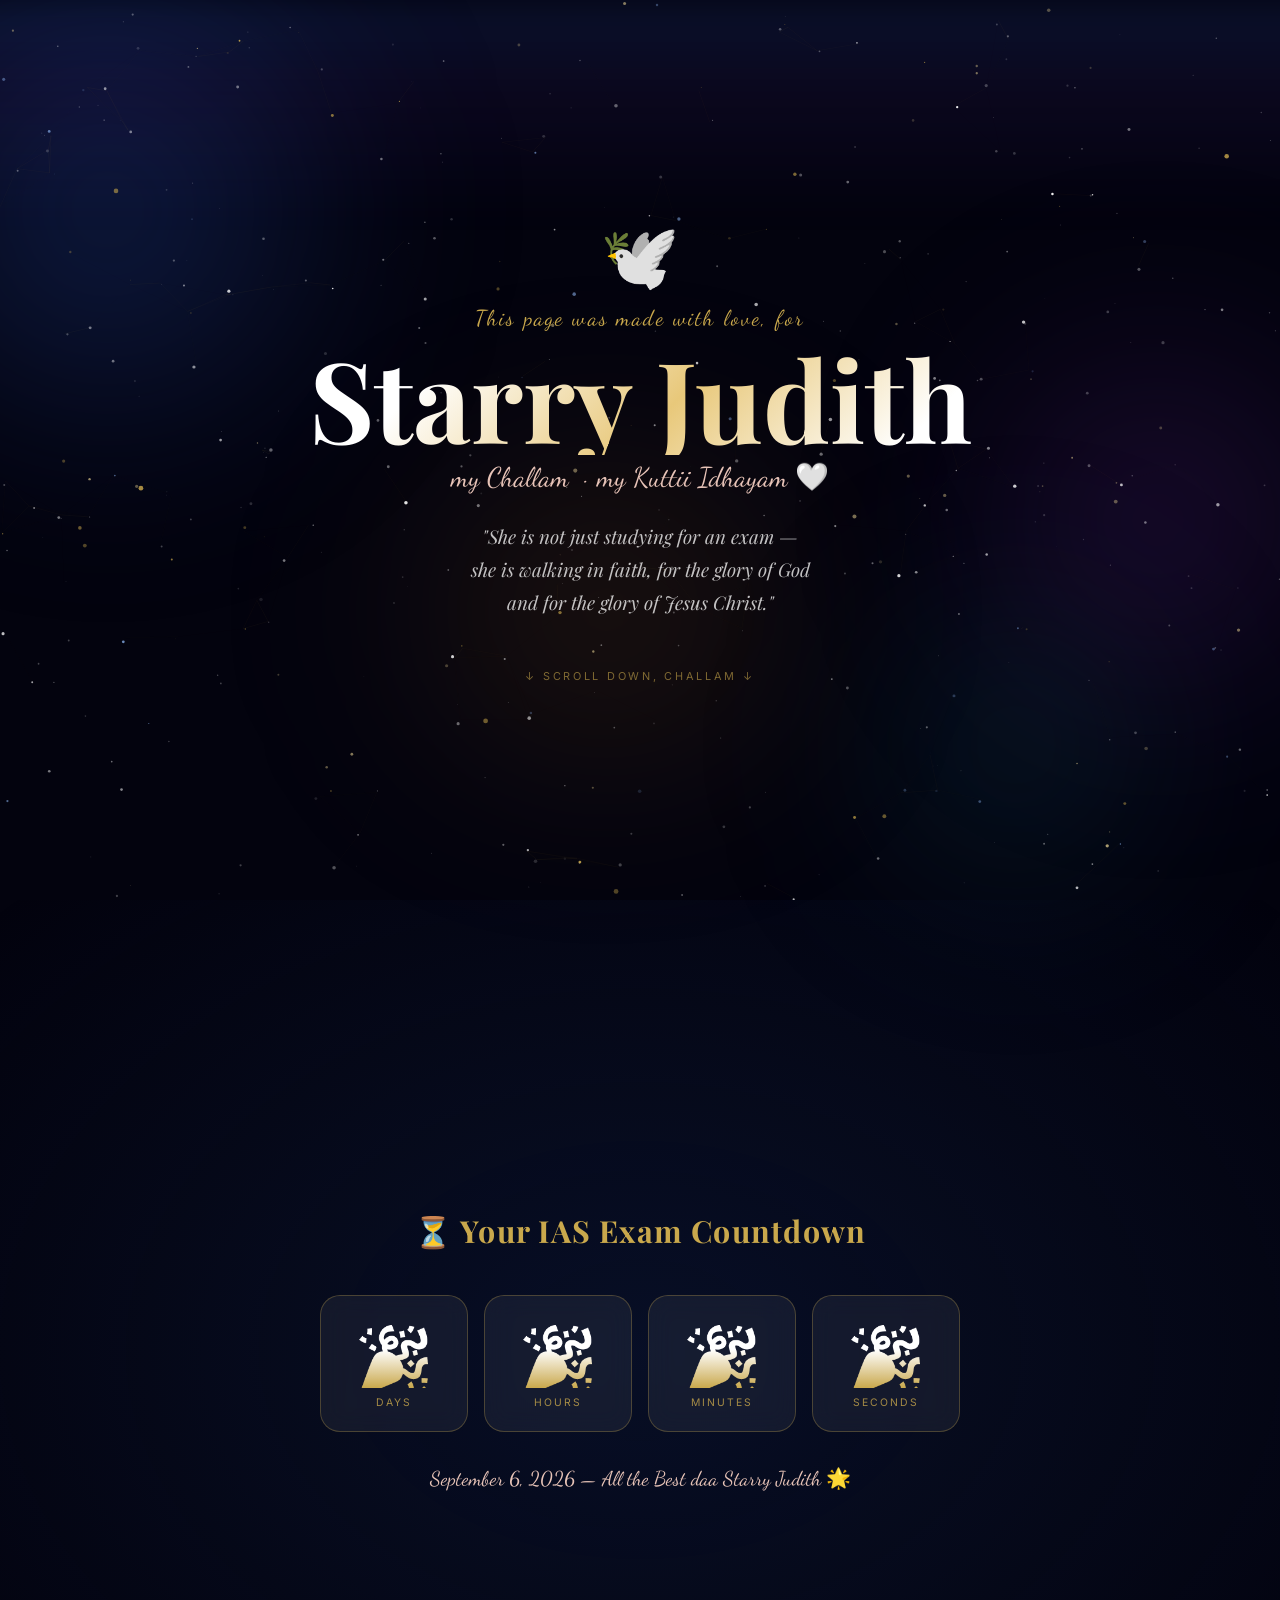
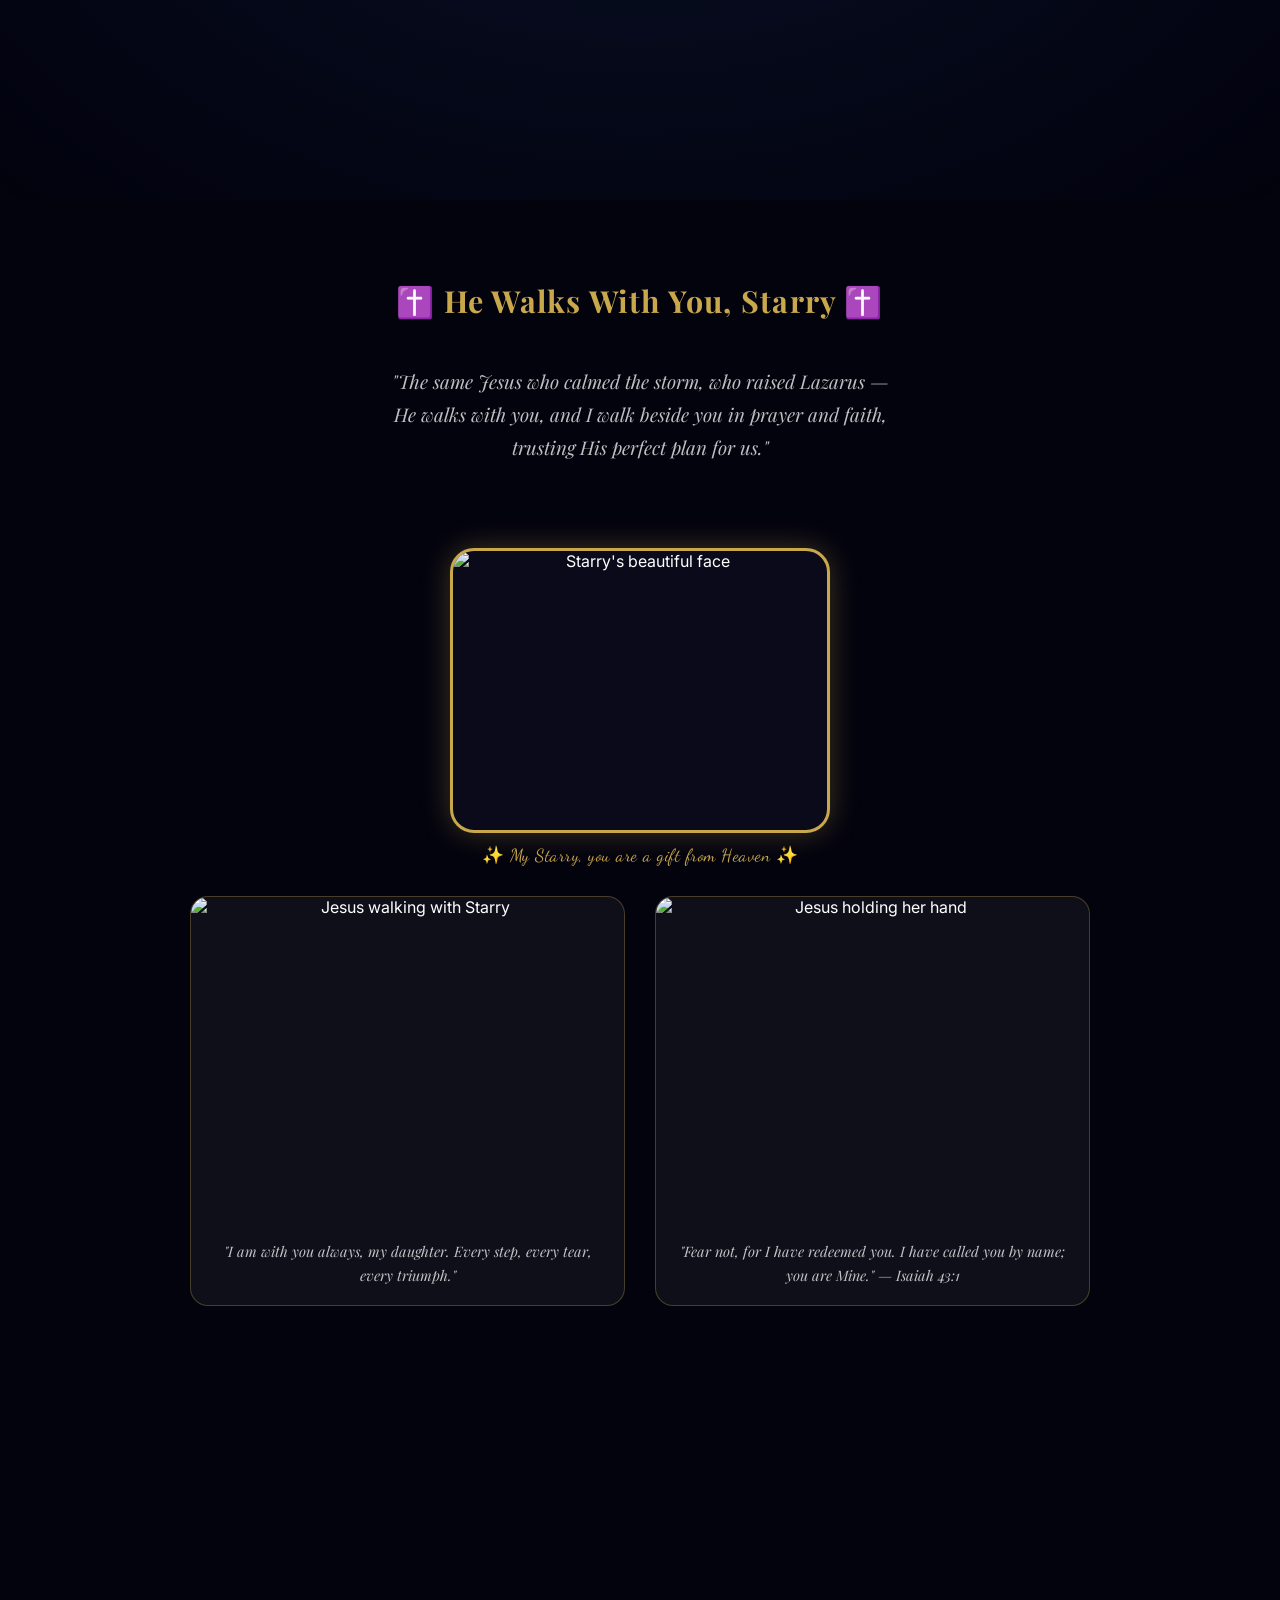
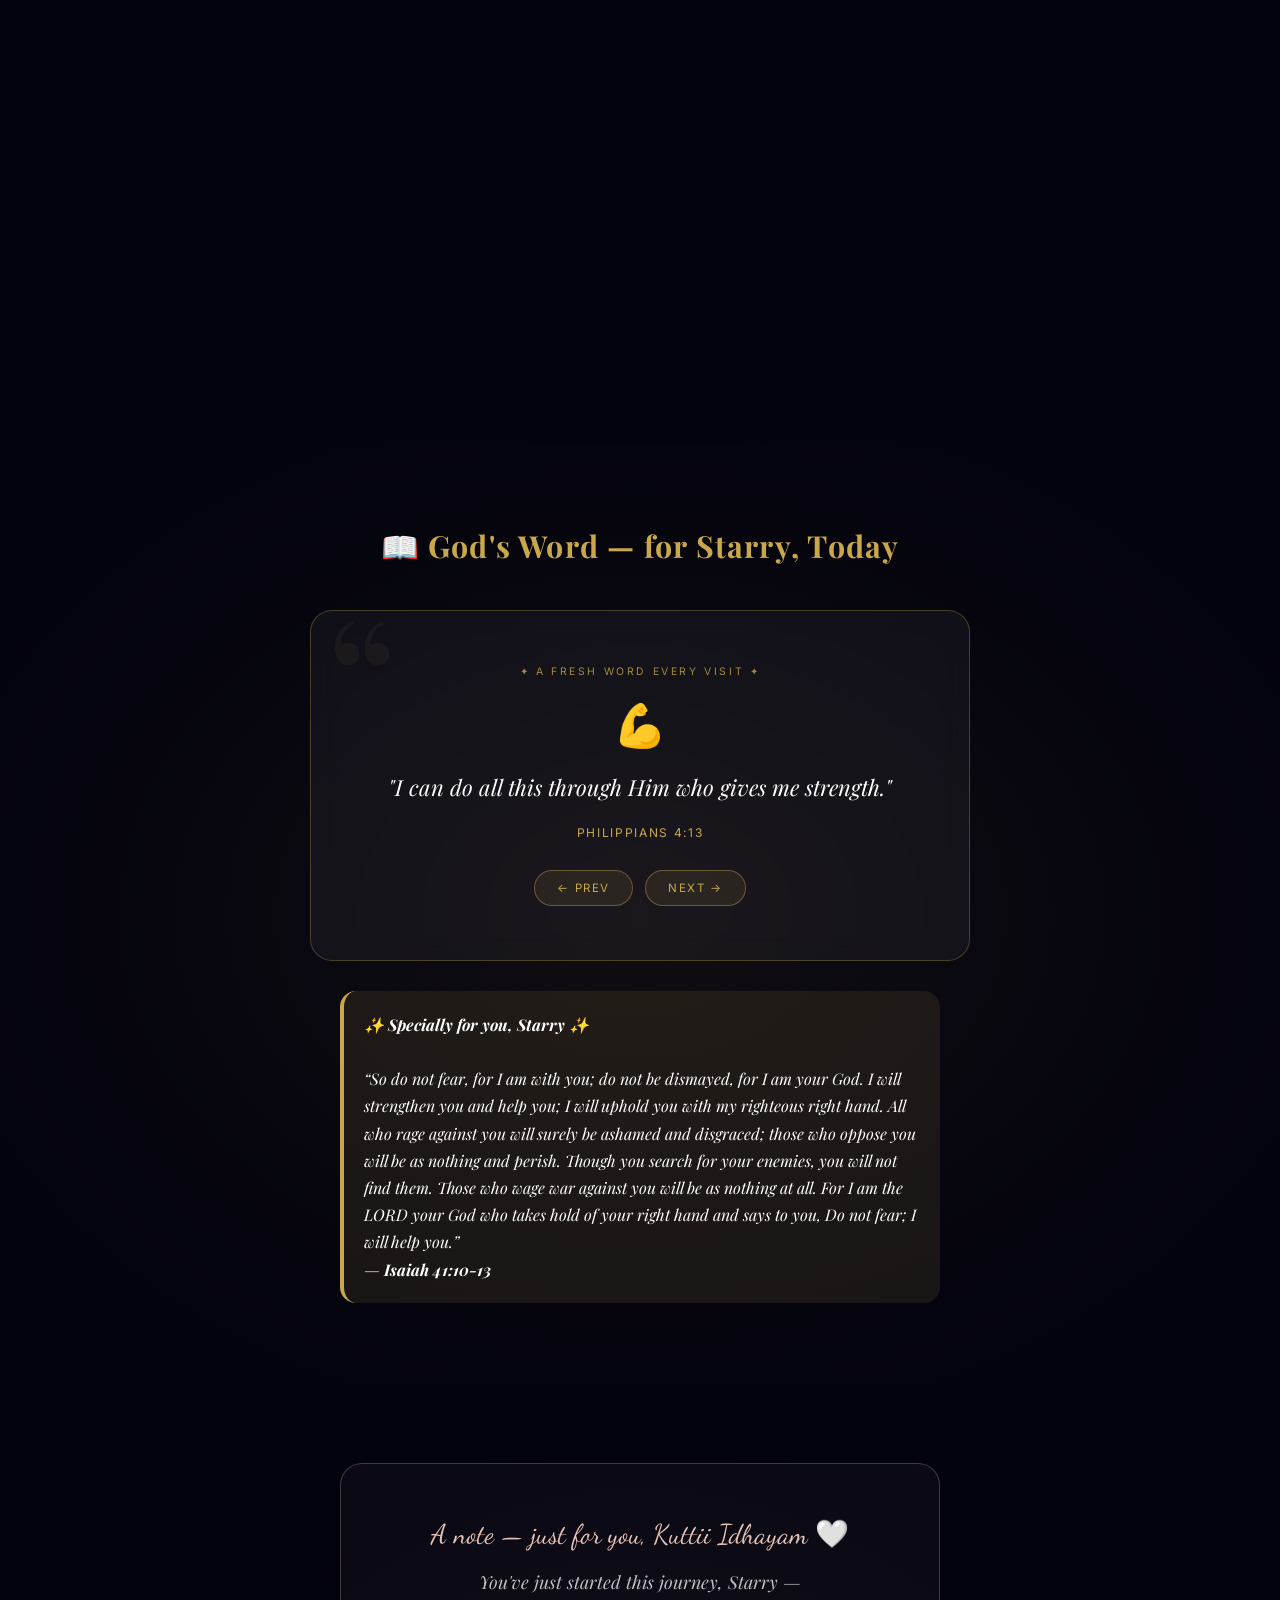
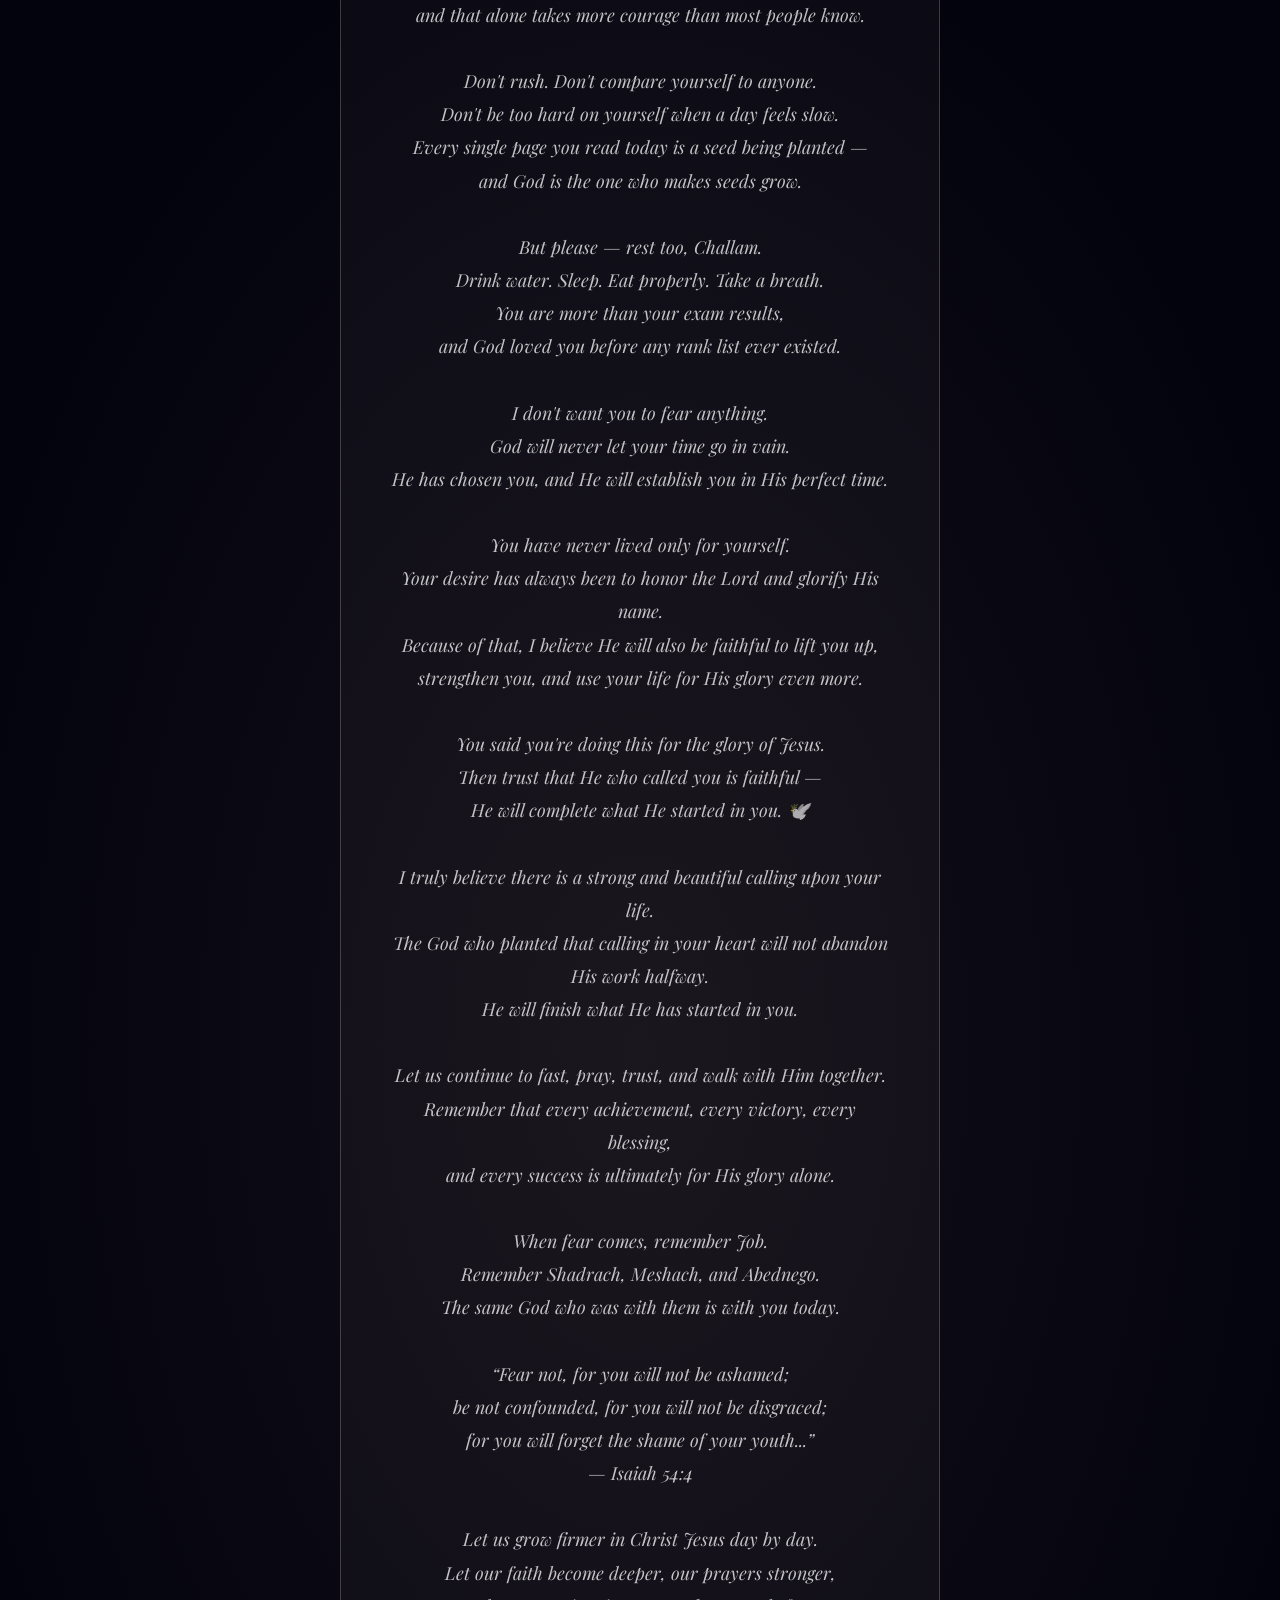
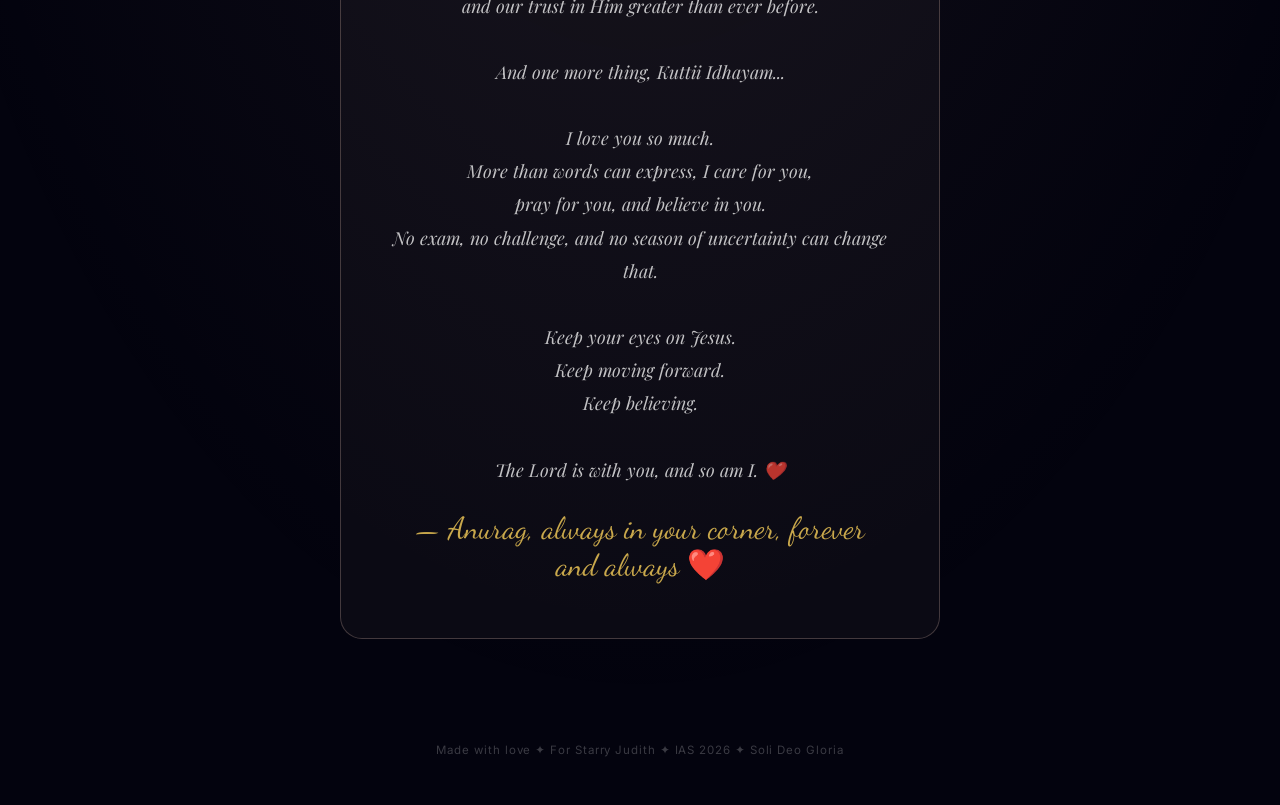
==== commit 4e6a47d1: "Rename Index.html to index.html" ====
--- a/index.html
+++ b/index.html
@@ -2,24 +2,17 @@
 <html lang="en">
 <head>
 <meta charset="UTF-8"/>
-<meta name="viewport" content="width=device-width, initial-scale=1.0"/>
+<meta name="viewport" content="width=device-width, initial-scale=1.0, user-scalable=yes"/>
 <title>For Starry Judith 🕊️</title>
 <link href="https://fonts.googleapis.com/css2?family=Playfair+Display:ital,wght@0,400;0,700;1,400&family=Inter:wght@300;400;500&family=Dancing+Script:wght@600;700&display=swap" rel="stylesheet"/>
 <style>
 *,*::before,*::after{box-sizing:border-box;margin:0;padding:0}
-:root{
-  --gold:#C9A84C;--gold2:#E8C87A;--deep:#03030E;--rose:#E8C4B8;
-  --soft:rgba(255,255,255,0.75);--white:#fff;
-}
+:root{--gold:#C9A84C;--gold2:#E8C87A;--deep:#03030E;--rose:#E8C4B8;--soft:rgba(255,255,255,0.75);--white:#fff;}
 html{scroll-behavior:smooth}
 body{background:var(--deep);color:var(--white);font-family:'Inter',sans-serif;overflow-x:hidden}
 
-/* ── LAYERED BACKGROUND ── */
 #cvs-bg{position:fixed;inset:0;z-index:0;pointer-events:none}
-#cvs-fg{position:fixed;inset:0;z-index:1;pointer-events:none}
-
-/* ── NEBULA LAYERS (CSS animated) ── */
-.nebula{position:fixed;border-radius:50%;filter:blur(80px);pointer-events:none;z-index:0;will-change:transform,opacity}
+.nebula{position:fixed;border-radius:50%;filter:blur(80px);pointer-events:none;z-index:-1;will-change:transform,opacity}
 .nb1{width:600px;height:600px;background:radial-gradient(circle,rgba(30,60,140,.45),transparent 70%);top:-10%;left:-15%;animation:nb1 18s ease-in-out infinite alternate}
 .nb2{width:500px;height:500px;background:radial-gradient(circle,rgba(80,30,120,.35),transparent 70%);top:30%;right:-10%;animation:nb2 22s ease-in-out infinite alternate}
 .nb3{width:700px;height:400px;background:radial-gradient(circle,rgba(160,100,20,.18),transparent 70%);bottom:10%;left:20%;animation:nb3 26s ease-in-out infinite alternate}
@@ -29,79 +22,57 @@
 @keyframes nb3{0%{transform:translate(0,0) scale(1)}100%{transform:translate(60px,-50px) scale(1.1)}}
 @keyframes nb4{0%{transform:translate(0,0) scale(.95)}100%{transform:translate(-50px,-60px) scale(1.1)}}
 
-/* aurora top ribbon */
-.aurora{
-  position:fixed;top:0;left:-20%;width:140%;height:220px;
-  background:linear-gradient(180deg,rgba(60,120,255,.13) 0%,rgba(100,60,200,.09) 40%,transparent 100%);
-  filter:blur(18px);z-index:0;pointer-events:none;
-  animation:aur 12s ease-in-out infinite alternate;
-}
+.aurora{position:fixed;top:0;left:-20%;width:140%;height:220px;background:linear-gradient(180deg,rgba(60,120,255,.13) 0%,rgba(100,60,200,.09) 40%,transparent 100%);filter:blur(18px);z-index:-1;pointer-events:none;animation:aur 12s ease-in-out infinite alternate}
 @keyframes aur{0%{opacity:.5;transform:scaleX(1) translateY(0)}100%{opacity:1;transform:scaleX(1.08) translateY(18px)}}
 
+#cvs-fg{position:fixed;inset:0;z-index:1;pointer-events:none}
 main{position:relative;z-index:2}
 
-/* ── SECTIONS ── */
 .s{min-height:100vh;display:flex;flex-direction:column;align-items:center;justify-content:center;padding:80px 24px;position:relative}
-
-/* ── HERO ── */
 #hero{text-align:center}
 .hero-dove{font-size:clamp(2.4rem,7vw,4rem);margin-bottom:10px;animation:hvr 3.5s ease-in-out infinite}
 @keyframes hvr{0%,100%{transform:translateY(0) rotate(-3deg)}50%{transform:translateY(-14px) rotate(3deg)}}
 .for-label{font-family:'Dancing Script',cursive;font-size:clamp(1rem,3vw,1.35rem);color:var(--gold);letter-spacing:.1em;margin-bottom:10px;opacity:.85}
-.hero-name{
-  font-family:'Playfair Display',serif;font-weight:700;
-  font-size:clamp(3rem,12vw,7rem);line-height:1.02;
-  background:linear-gradient(135deg,#fff 20%,var(--gold2) 55%,#fff 90%);
-  -webkit-background-clip:text;-webkit-text-fill-color:transparent;background-clip:text;
-  margin-bottom:6px;
-}
+.hero-name{font-family:'Playfair Display',serif;font-weight:700;font-size:clamp(3rem,12vw,7rem);line-height:1.02;background:linear-gradient(135deg,#fff 20%,var(--gold2) 55%,#fff 90%);-webkit-background-clip:text;-webkit-text-fill-color:transparent;background-clip:text;margin-bottom:6px}
 .hero-nick{font-family:'Dancing Script',cursive;font-size:clamp(1.1rem,3.5vw,1.7rem);color:var(--rose);margin-bottom:26px}
-.hero-sub{
-  font-family:'Playfair Display',serif;font-style:italic;
-  font-size:clamp(.92rem,2.3vw,1.18rem);color:var(--soft);
-  max-width:520px;line-height:1.75;margin-bottom:50px
-}
+.hero-sub{font-family:'Playfair Display',serif;font-style:italic;font-size:clamp(.92rem,2.3vw,1.18rem);color:var(--soft);max-width:520px;line-height:1.75;margin-bottom:50px}
 .scroll-cue{font-size:.68rem;letter-spacing:.25em;text-transform:uppercase;color:var(--gold);opacity:.6;animation:pc 2s ease-in-out infinite}
 @keyframes pc{0%,100%{opacity:.3;transform:translateY(0)}50%{opacity:.9;transform:translateY(6px)}}
 
-/* ── COUNTDOWN ── */
 #countdown-s{background:radial-gradient(ellipse 70% 70% at 50% 50%,rgba(13,27,62,.5),transparent)}
 .sec-title{font-family:'Playfair Display',serif;font-size:clamp(1.3rem,3.5vw,1.9rem);color:var(--gold);text-align:center;letter-spacing:.04em;margin-bottom:44px}
 .cd-grid{display:grid;grid-template-columns:repeat(2,1fr);gap:16px;max-width:640px;width:100%;margin:0 auto 28px}
 @media(min-width:500px){.cd-grid{grid-template-columns:repeat(4,1fr)}}
-.cd-card{
-  background:rgba(255,255,255,.06);border:1px solid rgba(201,168,76,.3);
-  border-radius:20px;padding:28px 12px 22px;text-align:center;
-  backdrop-filter:blur(12px);transition:transform .25s,border-color .25s,box-shadow .25s;cursor:default;
-}
+.cd-card{background:rgba(255,255,255,.06);border:1px solid rgba(201,168,76,.3);border-radius:20px;padding:28px 12px 22px;text-align:center;backdrop-filter:blur(12px);transition:transform .25s,border-color .25s,box-shadow .25s;cursor:default}
 .cd-card:hover{transform:translateY(-6px);border-color:rgba(201,168,76,.7);box-shadow:0 0 32px rgba(201,168,76,.2)}
-.cd-num{
-  font-family:'Playfair Display',serif;font-size:clamp(2.4rem,8vw,4rem);
-  font-weight:700;line-height:1;margin-bottom:8px;
-  background:linear-gradient(180deg,#fff 40%,var(--gold));
-  -webkit-background-clip:text;-webkit-text-fill-color:transparent;background-clip:text;
-}
+.cd-num{font-family:'Playfair Display',serif;font-size:clamp(2.4rem,8vw,4rem);font-weight:700;line-height:1;margin-bottom:8px;background:linear-gradient(180deg,#fff 40%,var(--gold));-webkit-background-clip:text;-webkit-text-fill-color:transparent;background-clip:text}
 .cd-lbl{font-size:.65rem;letter-spacing:.2em;text-transform:uppercase;color:var(--gold);opacity:.8}
 .cd-note{font-family:'Dancing Script',cursive;font-size:clamp(1rem,2.8vw,1.25rem);color:var(--rose);text-align:center;opacity:.85;margin-top:6px}
 
-/* ── JESUS PORTRAITS ── */
+/* JESUS SECTION with custom images + friendship (open to God's will) */
 #jesus-s{text-align:center}
 .jesus-quote{font-family:'Playfair Display',serif;font-style:italic;font-size:clamp(.92rem,2.3vw,1.18rem);color:var(--soft);max-width:520px;line-height:1.75;margin-bottom:44px}
-.jesus-grid{display:grid;grid-template-columns:1fr;gap:24px;max-width:740px;width:100%}
-@media(min-width:600px){.jesus-grid{grid-template-columns:repeat(2,1fr)}}
-.jesus-card{border-radius:18px;overflow:hidden;border:1px solid rgba(201,168,76,.22);background:rgba(255,255,255,.03);transition:transform .3s,box-shadow .3s}
-.jesus-card:hover{transform:translateY(-6px) scale(1.015);box-shadow:0 16px 48px rgba(0,0,0,.55)}
-.jesus-svg{width:100%;aspect-ratio:4/3;display:block}
-.jesus-caption{padding:14px 18px 18px;font-family:'Playfair Display',serif;font-style:italic;font-size:.9rem;color:var(--soft);line-height:1.65;text-align:center}
-
-/* ── VERSES ── */
+.jesus-grid{display:grid;grid-template-columns:1fr;gap:30px;max-width:900px;width:100%;margin:0 auto}
+@media(min-width:768px){.jesus-grid{grid-template-columns:repeat(2,1fr)}}
+.custom-img-card{border-radius:18px;overflow:hidden;border:1px solid rgba(201,168,76,.3);background:rgba(255,255,255,.05);transition:transform .3s,box-shadow .3s}
+.custom-img-card:hover{transform:translateY(-6px) scale(1.015);box-shadow:0 16px 48px rgba(0,0,0,.55)}
+.custom-img-card img{width:100%;aspect-ratio:4/3;object-fit:cover;display:block}
+.custom-caption{padding:18px;font-family:'Playfair Display',serif;font-style:italic;font-size:.9rem;color:var(--soft);line-height:1.65}
+
+/* 4:3 photo space */
+.her-photo-container{margin:40px auto 30px;max-width:380px;width:100%}
+.photo-4x3{aspect-ratio:4/3;border-radius:24px;overflow:hidden;border:3px solid var(--gold);box-shadow:0 0 30px rgba(201,168,76,.3);background:#0a0a1a}
+.photo-4x3 img{width:100%;height:100%;object-fit:cover;display:block}
+.photo-caption{font-family:'Dancing Script',cursive;font-size:1.1rem;color:var(--gold);margin-top:12px;letter-spacing:.5px}
+
+/* Devoted friendship card (no sibling language, no definitive "life partner", but open to future if God wills) */
+.friendship-card{background:linear-gradient(135deg,rgba(201,168,76,.08),rgba(232,196,184,.03));border:1px solid rgba(201,168,76,.3);border-radius:32px;padding:28px 24px;margin:40px auto 0;max-width:600px;backdrop-filter:blur(8px)}
+.friendship-card p{font-family:'Playfair Display',serif;font-size:clamp(1rem,2.5vw,1.2rem);line-height:1.8;color:var(--rose);margin-bottom:16px}
+.friendship-card .friendship-signature{font-family:'Dancing Script',cursive;font-size:1.5rem;color:var(--gold);text-align:right;margin-top:12px}
+
 #verse-s{background:radial-gradient(ellipse 60% 60% at 50% 50%,rgba(201,168,76,.07),transparent)}
 .verse-wrap{max-width:660px;width:100%}
-.verse-card{
-  background:rgba(255,255,255,.045);border:1px solid rgba(201,168,76,.3);
-  border-radius:22px;padding:clamp(28px,5vw,54px) clamp(22px,5vw,52px);
-  text-align:center;backdrop-filter:blur(14px);overflow:hidden;position:relative
-}
+.verse-card{background:rgba(255,255,255,.045);border:1px solid rgba(201,168,76,.3);border-radius:22px;padding:clamp(28px,5vw,54px) clamp(22px,5vw,52px);text-align:center;backdrop-filter:blur(14px);overflow:hidden;position:relative;transition:opacity .4s cubic-bezier(.2,.9,.3,1.1), transform .4s cubic-bezier(.2,.9,.3,1.1)}
 .verse-card::before{content:'\201C';position:absolute;top:-24px;left:14px;font-size:11rem;color:var(--gold);opacity:.05;font-family:'Playfair Display',serif;line-height:1;pointer-events:none}
 .verse-eyebrow{font-size:.65rem;letter-spacing:.25em;text-transform:uppercase;color:var(--gold);margin-bottom:22px;opacity:.8}
 .verse-icon{font-size:2.6rem;margin-bottom:18px;display:block}
@@ -111,61 +82,40 @@
 .v-btn{background:rgba(201,168,76,.1);border:1px solid rgba(201,168,76,.4);color:var(--gold);font-size:.72rem;letter-spacing:.14em;text-transform:uppercase;padding:10px 22px;border-radius:40px;cursor:pointer;transition:background .2s,transform .15s;font-family:'Inter',sans-serif}
 .v-btn:hover{background:rgba(201,168,76,.25);transform:translateY(-2px)}
 
-/* ── LOVE NOTE ── */
 #love-s{background:radial-gradient(ellipse 60% 50% at 50% 50%,rgba(232,196,184,.07),transparent)}
 .love-card{max-width:600px;width:100%;padding:clamp(30px,5vw,54px) clamp(24px,5vw,50px);border:1px solid rgba(232,196,184,.25);border-radius:22px;background:rgba(232,196,184,.04);text-align:center}
 .love-from{font-family:'Dancing Script',cursive;font-size:clamp(1.2rem,3.5vw,1.7rem);color:var(--rose);margin-bottom:14px}
 .love-txt{font-family:'Playfair Display',serif;font-style:italic;font-size:clamp(.92rem,2.2vw,1.12rem);color:var(--soft);line-height:1.85;margin-bottom:24px}
 .love-sign{font-family:'Dancing Script',cursive;font-size:clamp(1.3rem,3.5vw,1.9rem);color:var(--gold)}
-
 footer{position:relative;z-index:2;text-align:center;padding:24px 20px 48px;font-size:.72rem;color:rgba(255,255,255,.22);letter-spacing:.08em}
-
-/* ── FLOAT ANIMATIONS ── */
 .float-anim{opacity:0;transform:translateY(38px);transition:opacity .85s cubic-bezier(.22,1,.36,1),transform .85s cubic-bezier(.22,1,.36,1)}
 .float-anim.show{opacity:1;transform:translateY(0)}
-.float-anim:nth-child(2){transition-delay:.1s}
-.float-anim:nth-child(3){transition-delay:.2s}
-.float-anim:nth-child(4){transition-delay:.3s}
-.float-anim:nth-child(5){transition-delay:.4s}
-
-@keyframes bob{0%,100%{transform:translateY(0)}50%{transform:translateY(-8px)}}
 .bob1{animation:bob 4.5s ease-in-out infinite}
 .bob2{animation:bob 5.2s ease-in-out infinite .7s}
-.bob3{animation:bob 4.8s ease-in-out infinite 1.3s}
-.bob4{animation:bob 5.5s ease-in-out infinite .4s}
+@keyframes bob{0%,100%{transform:translateY(0)}50%{transform:translateY(-8px)}}
 </style>
 </head>
 <body>
 
-<!-- nebula layers -->
 <div class="nebula nb1"></div>
 <div class="nebula nb2"></div>
 <div class="nebula nb3"></div>
 <div class="nebula nb4"></div>
 <div class="aurora"></div>
 
-<!-- background star canvas -->
 <canvas id="cvs-bg"></canvas>
-<!-- foreground interaction canvas -->
 <canvas id="cvs-fg"></canvas>
 
 <main>
-
-<!-- ══ HERO ══ -->
 <section class="s" id="hero">
   <div class="hero-dove float-anim">🕊️</div>
   <p class="for-label float-anim">This page was made with love, for</p>
   <h1 class="hero-name float-anim">Starry Judith</h1>
   <p class="hero-nick float-anim">my Challam &nbsp;·&nbsp; my Kuttii Idhayam 🤍</p>
-  <p class="hero-sub float-anim">
-    "She is not just studying for an exam —<br/>
-    she is walking in faith, for the glory of God<br/>
-    and for the glory of Jesus Christ."
-  </p>
+  <p class="hero-sub float-anim">"She is not just studying for an exam —<br/>she is walking in faith, for the glory of God<br/>and for the glory of Jesus Christ."</p>
   <p class="scroll-cue">↓ scroll down, Challam ↓</p>
 </section>
 
-<!-- ══ COUNTDOWN ══ -->
 <section class="s" id="countdown-s">
   <h2 class="sec-title float-anim">⏳ Your IAS Exam Countdown</h2>
   <div class="cd-grid">
@@ -174,121 +124,45 @@
     <div class="cd-card float-anim bob3"><div class="cd-num" id="m">--</div><div class="cd-lbl">Minutes</div></div>
     <div class="cd-card float-anim bob4"><div class="cd-num" id="sec">--</div><div class="cd-lbl">Seconds</div></div>
   </div>
-  <p class="cd-note float-anim">September 6, 2026 — the day Starry Judith becomes an IAS Officer 🌟</p>
-</section>
-
-<!-- ══ JESUS PORTRAITS ══ -->
+  <p class="cd-note float-anim">September 6, 2026 — All the Best daa Starry Judith 🌟</p>
+</section>
+
 <section class="s" id="jesus-s">
-  <h2 class="sec-title float-anim">✝️ He Walks With You, Starry</h2>
-  <p class="jesus-quote float-anim">
-    "The same Jesus who calmed the storm,<br/>
-    who raised Lazarus, who conquered the grave —<br/>
-    He is the one sitting with you as you study."
-  </p>
+  <h2 class="sec-title float-anim">✝️ He Walks With You, Starry ✝️</h2>
+  <p class="jesus-quote float-anim">"The same Jesus who calmed the storm, who raised Lazarus — He walks with you, and I walk beside you in prayer and faith, trusting His perfect plan for us."</p>
+
+  <!-- 4:3 PHOTO SPACE for her picture -->
+  <div class="her-photo-container float-anim">
+    <div class="photo-4x3">
+      <!-- REPLACE with your girlfriend's photo (4:3 ratio works best) -->
+      <img src="starry_judith_IAS/WhatsApp Image 2026-05-24 at 2.10.22 AM 15.jpeg" alt="Starry's beautiful face">
+    </div>
+    <p class="photo-caption">✨ My Starry, you are a gift from Heaven ✨</p>
+  </div>
+
+  <!-- Custom image gallery (replace both images) -->
   <div class="jesus-grid">
-
-    <div class="jesus-card float-anim bob1">
-      <svg class="jesus-svg" viewBox="0 0 400 300" xmlns="http://www.w3.org/2000/svg">
-        <defs>
-          <radialGradient id="bg_a" cx="50%" cy="45%" r="65%">
-            <stop offset="0%" stop-color="#1E0A3C"/><stop offset="100%" stop-color="#04040F"/>
-          </radialGradient>
-          <radialGradient id="halo_a" cx="50%" cy="50%" r="50%">
-            <stop offset="0%" stop-color="#FFE08A" stop-opacity=".95"/>
-            <stop offset="55%" stop-color="#C9A84C" stop-opacity=".3"/>
-            <stop offset="100%" stop-color="#C9A84C" stop-opacity="0"/>
-          </radialGradient>
-        </defs>
-        <rect width="400" height="300" fill="url(#bg_a)"/>
-        <g opacity=".13" stroke="#FFE08A" stroke-width="1.2">
-          <line x1="200" y1="130" x2="200" y2="5"/>
-          <line x1="200" y1="130" x2="320" y2="45"/>
-          <line x1="200" y1="130" x2="380" y2="170"/>
-          <line x1="200" y1="130" x2="80" y2="45"/>
-          <line x1="200" y1="130" x2="20" y2="170"/>
-          <line x1="200" y1="130" x2="330" y2="265"/>
-          <line x1="200" y1="130" x2="70" y2="265"/>
-          <line x1="200" y1="130" x2="200" y2="295"/>
-        </g>
-        <circle cx="200" cy="130" r="95" fill="url(#halo_a)"/>
-        <circle cx="200" cy="105" r="34" fill="none" stroke="#C9A84C" stroke-width="2" opacity=".55"/>
-        <path d="M168 210 Q165 255 158 290 L242 290 Q235 255 232 210Z" fill="#5C3D1A" opacity=".9"/>
-        <path d="M160 220 Q148 258 140 290 L260 290 Q252 258 240 220Z" fill="#3D2810" opacity=".6"/>
-        <rect x="178" y="175" width="44" height="40" rx="10" fill="#C49A6C" opacity=".95"/>
-        <rect x="193" y="163" width="14" height="16" rx="5" fill="#C49A6C"/>
-        <ellipse cx="200" cy="148" rx="26" ry="28" fill="#D4A96A"/>
-        <path d="M176 148 Q170 168 168 185 Q172 178 178 175" fill="#5C3200" opacity=".9"/>
-        <path d="M224 148 Q230 168 232 185 Q228 178 222 175" fill="#5C3200" opacity=".9"/>
-        <path d="M188 165 Q200 178 212 165 Q208 175 200 178 Q192 175 188 165Z" fill="#4A2800" opacity=".8"/>
-        <ellipse cx="191" cy="144" rx="4" ry="3.5" fill="#2A1800"/>
-        <ellipse cx="209" cy="144" rx="4" ry="3.5" fill="#2A1800"/>
-        <circle cx="192" cy="143" r="1.2" fill="#fff" opacity=".7"/>
-        <circle cx="210" cy="143" r="1.2" fill="#fff" opacity=".7"/>
-        <path d="M186 139 Q191 136 196 138" stroke="#4A2800" stroke-width="1.8" fill="none" stroke-linecap="round"/>
-        <path d="M204 138 Q209 136 214 139" stroke="#4A2800" stroke-width="1.8" fill="none" stroke-linecap="round"/>
-        <path d="M178 192 L148 182" stroke="#C49A6C" stroke-width="9" stroke-linecap="round"/>
-        <path d="M222 192 L252 182" stroke="#C49A6C" stroke-width="9" stroke-linecap="round"/>
-        <circle cx="145" cy="181" r="7" fill="#C49A6C"/>
-        <circle cx="255" cy="181" r="7" fill="#C49A6C"/>
-        <circle cx="50" cy="30" r="1.4" fill="#fff" opacity=".7"/>
-        <circle cx="350" cy="20" r="1" fill="#fff" opacity=".8"/>
-        <circle cx="370" cy="80" r="1.2" fill="#fff" opacity=".5"/>
-        <text x="200" y="278" text-anchor="middle" font-family="Georgia,serif" font-size="12" fill="#C9A84C" font-style="italic" opacity=".9">"I am the light of the world."</text>
-        <text x="200" y="294" text-anchor="middle" font-family="Georgia,serif" font-size="9.5" fill="rgba(255,255,255,.45)">— John 8:12</text>
-      </svg>
-      <p class="jesus-caption">"No matter how dark the night of preparation feels, He is the light that never goes out — and He shines on every page you read."</p>
+    <div class="custom-img-card float-anim bob1">
+      <!-- REPLACE with your custom image (e.g., Jesus walking with her) -->
+      <img src="https://via.placeholder.com/400x300?text=Jesus+Image+1" alt="Jesus walking with Starry">
+      <div class="custom-caption">"I am with you always, my daughter. Every step, every tear, every triumph."</div>
     </div>
-
-    <div class="jesus-card float-anim bob2">
-      <svg class="jesus-svg" viewBox="0 0 400 300" xmlns="http://www.w3.org/2000/svg">
-        <defs>
-          <radialGradient id="bg_b" cx="50%" cy="60%" r="70%">
-            <stop offset="0%" stop-color="#0A1A0D"/><stop offset="100%" stop-color="#04040F"/>
-          </radialGradient>
-          <radialGradient id="glow_b" cx="50%" cy="55%" r="50%">
-            <stop offset="0%" stop-color="#3A6A3A" stop-opacity=".35"/><stop offset="100%" stop-color="transparent"/>
-          </radialGradient>
-          <radialGradient id="moon_b" cx="50%" cy="50%" r="50%">
-            <stop offset="0%" stop-color="#E8D090"/><stop offset="100%" stop-color="#C9A84C"/>
-          </radialGradient>
-        </defs>
-        <rect width="400" height="300" fill="url(#bg_b)"/>
-        <rect width="400" height="300" fill="url(#glow_b)"/>
-        <circle cx="68" cy="42" r="20" fill="url(#moon_b)" opacity=".75"/>
-        <circle cx="76" cy="37" r="16" fill="#04040F" opacity=".6"/>
-        <circle cx="140" cy="18" r="1.2" fill="#fff" opacity=".8"/>
-        <circle cx="220" cy="10" r="1" fill="#fff" opacity=".7"/>
-        <circle cx="310" cy="28" r="1.4" fill="#fff" opacity=".9"/>
-        <circle cx="370" cy="55" r="1" fill="#fff" opacity=".6"/>
-        <ellipse cx="200" cy="260" rx="180" ry="35" fill="#0D1A0D" opacity=".8"/>
-        <ellipse cx="100" cy="255" rx="60" ry="20" fill="#0A150A" opacity=".9"/>
-        <ellipse cx="330" cy="258" rx="50" ry="15" fill="#0A150A" opacity=".9"/>
-        <path d="M310 230 L310 120" stroke="#1A2A1A" stroke-width="6"/>
-        <circle cx="310" cy="100" r="42" fill="#0D1A0D" opacity=".85"/>
-        <circle cx="290" cy="115" r="28" fill="#0D1A0D" opacity=".7"/>
-        <circle cx="330" cy="112" r="30" fill="#0D1A0D" opacity=".75"/>
-        <path d="M80 230 L80 150" stroke="#1A2A1A" stroke-width="5"/>
-        <circle cx="80" cy="128" r="36" fill="#0D1A0D" opacity=".75"/>
-        <ellipse cx="195" cy="245" rx="35" ry="12" fill="#4A2E10" opacity=".7"/>
-        <path d="M170 240 Q180 200 195 190 Q210 200 220 240Z" fill="#6B4520" opacity=".9"/>
-        <path d="M165 235 Q175 195 195 183 Q215 195 225 235" fill="#3D2810" opacity=".75"/>
-        <rect x="183" y="175" width="28" height="20" rx="7" fill="#C49A6C" opacity=".85" transform="rotate(-15,197,185)"/>
-        <ellipse cx="185" cy="170" rx="18" ry="19" fill="#D4A96A" transform="rotate(-20,185,170)"/>
-        <path d="M172 168 Q165 180 163 192" stroke="#5C3200" stroke-width="4" fill="none" stroke-linecap="round" opacity=".9"/>
-        <path d="M183 188 Q170 200 160 210" stroke="#C49A6C" stroke-width="7" stroke-linecap="round"/>
-        <ellipse cx="158" cy="213" rx="12" ry="7" fill="#8B6914" opacity=".6"/>
-        <ellipse cx="158" cy="213" rx="8" ry="5" fill="#FFE08A" opacity=".18"/>
-        <path d="M200 0 L170 180 L230 180Z" fill="#FFE08A" opacity=".04"/>
-        <text x="200" y="274" text-anchor="middle" font-family="Georgia,serif" font-size="11.5" fill="#C9A84C" font-style="italic" opacity=".9">"Not my will, but Yours be done."</text>
-        <text x="200" y="290" text-anchor="middle" font-family="Georgia,serif" font-size="9.5" fill="rgba(255,255,255,.4)">— Luke 22:42  ·  Gethsemane</text>
-      </svg>
-      <p class="jesus-caption">"Even Jesus knelt down and prayed before the hardest moment of His life. Prayer is not weakness — it is your greatest strength, Starry."</p>
+    <div class="custom-img-card float-anim bob2">
+      <!-- REPLACE with your second custom image -->
+      <img src="https://via.placeholder.com/400x300?text=Jesus+Image+2" alt="Jesus holding her hand">
+      <div class="custom-caption">"Fear not, for I have redeemed you. I have called you by name; you are Mine." — Isaiah 43:1</div>
     </div>
-
-  </div>
-</section>
-
-<!-- ══ BIBLE VERSES ══ -->
+  </div>
+
+  <!-- DEVOTED FRIENDSHIP CARD - no sibling language, no "life partner" declaration, just deep love and openness to God's will -->
+  <div class="friendship-card float-anim">
+    <p>🌙 My dearest Challam, my Kuttii Idhayam — I love you. You are my closest friend, my greatest joy after Jesus, and you became the one i think of first when I wake and last when I sleep after Jesus.</p>
+    <p>I don't know what the future holds — only the Lord does. But if He wills, I would walk every path with you. For now, I am simply yours: your supporter, your encourager, the one who believes in your calling more than anyone. Whether as friends today or something more tomorrow, I will always love you — purely, patiently, and with all my heart.</p>
+    <p>You are studying for His glory, Which I am very proud of you And I am praying for you, fasting for you, and dreaming with you And always with you — trusting that His plan is greater than anything we can imagine. 🤍</p>
+    <div class="friendship-signature">— Anurag </div>
+  </div>
+</section>
+
 <section class="s" id="verse-s">
   <h2 class="sec-title float-anim">📖 God's Word — for Starry, Today</h2>
   <div class="verse-wrap float-anim">
@@ -297,275 +171,143 @@
       <span class="verse-icon" id="vi">🕊️</span>
       <blockquote class="verse-txt" id="vt">loading…</blockquote>
       <p class="verse-ref" id="vr"></p>
-      <div class="v-nav">
-        <button class="v-btn" onclick="prevV()">← Prev</button>
-        <button class="v-btn" onclick="nextV()">Next →</button>
-      </div>
+      <div class="v-nav"><button class="v-btn" onclick="prevV()">← Prev</button><button class="v-btn" onclick="nextV()">Next →</button></div>
     </div>
   </div>
-</section>
-
-<!-- ══ LOVE NOTE ══ -->
+  <!-- Highlighted Isaiah 41:10-13 -->
+  <div style="margin-top: 30px; max-width: 600px; background: rgba(201,168,76,0.1); border-left: 4px solid var(--gold); padding: 20px; border-radius: 16px;">
+    <p style="font-family: 'Playfair Display', serif; font-style: italic; font-size: 1rem; line-height: 1.7;">
+      <strong>✨ Specially for you, Starry ✨</strong><br><br>
+      “So do not fear, for I am with you; do not be dismayed, for I am your God. I will strengthen you and help you; I will uphold you with my righteous right hand. All who rage against you will surely be ashamed and disgraced; those who oppose you will be as nothing and perish. Though you search for your enemies, you will not find them. Those who wage war against you will be as nothing at all. For I am the LORD your God who takes hold of your right hand and says to you, Do not fear; I will help you.”<br>
+      — <strong>Isaiah 41:10-13</strong>
+    </p>
+  </div>
+</section>
+
 <section class="s" id="love-s">
   <div class="love-card float-anim">
     <p class="love-from">A note — just for you, Kuttii Idhayam 🤍</p>
+
     <p class="love-txt">
       You've just started this journey, Starry —<br/>
       and that alone takes more courage than most people know.<br/><br/>
+
       Don't rush. Don't compare yourself to anyone.<br/>
       Don't be too hard on yourself when a day feels slow.<br/>
       Every single page you read today is a seed being planted —<br/>
       and God is the one who makes seeds grow.<br/><br/>
+
       But please — rest too, Challam.<br/>
       Drink water. Sleep. Eat properly. Take a breath.<br/>
       You are more than your exam results,<br/>
       and God loved you before any rank list ever existed.<br/><br/>
+
+      I don't want you to fear anything.<br/>
+      God will never let your time go in vain.<br/>
+      He has chosen you, and He will establish you in His perfect time.<br/><br/>
+
+      You have never lived only for yourself.<br/>
+      Your desire has always been to honor the Lord and glorify His name.<br/>
+      Because of that, I believe He will also be faithful to lift you up,<br/>
+      strengthen you, and use your life for His glory even more.<br/><br/>
+
       You said you're doing this for the glory of Jesus.<br/>
       Then trust that He who called you is faithful —<br/>
       He will complete what He started in you. 🕊️<br/><br/>
-      I believe in you — with everything I have.
+
+      I truly believe there is a strong and beautiful calling upon your life.<br/>
+      The God who planted that calling in your heart will not abandon His work halfway.<br/>
+      He will finish what He has started in you.<br/><br/>
+
+      Let us continue to fast, pray, trust, and walk with Him together.<br/>
+      Remember that every achievement, every victory, every blessing,<br/>
+      and every success is ultimately for His glory alone.<br/><br/>
+
+      When fear comes, remember Job.<br/>
+      Remember Shadrach, Meshach, and Abednego.<br/>
+      The same God who was with them is with you today.<br/><br/>
+
+      <span class="verse">
+        “Fear not, for you will not be ashamed;<br/>
+        be not confounded, for you will not be disgraced;<br/>
+        for you will forget the shame of your youth...”<br/>
+        — Isaiah 54:4
+      </span><br/><br/>
+
+      Let us grow firmer in Christ Jesus day by day.<br/>
+      Let our faith become deeper, our prayers stronger,<br/>
+      and our trust in Him greater than ever before.<br/><br/>
+
+      And one more thing, Kuttii Idhayam...<br/><br/>
+
+      I love you so much.<br/>
+      More than words can express, I care for you,<br/>
+      pray for you, and believe in you.<br/>
+      No exam, no challenge, and no season of uncertainty can change that.<br/><br/>
+
+      Keep your eyes on Jesus.<br/>
+      Keep moving forward.<br/>
+      Keep believing.<br/><br/>
+
+      The Lord is with you, and so am I. ❤️
     </p>
-    <p class="love-sign">— Anurag, always in your corner ❤️</p>
-  </div>
-</section>
-
+
+    <p class="love-sign">
+      — Anurag, always in your corner, forever and always ❤️
+    </p>
+  </div>
+</section>
 </main>
 <footer>Made with love ✦ For Starry Judith ✦ IAS 2026 ✦ Soli Deo Gloria</footer>
 
+<audio id="bgSong" src="iwannabeyours.mp3" loop autoplay></audio>
+
 <script>
-// ═══════════════════════════════════════════
-// BACKGROUND CANVAS — deep space with drifting stars
-// ═══════════════════════════════════════════
+// ========== CANVAS & PARTICLE SYSTEM (same as before) ==========
 const bgCvs = document.getElementById('cvs-bg');
 const bgCtx = bgCvs.getContext('2d');
-let W, H;
-
-function resize() {
-  W = bgCvs.width = window.innerWidth;
-  H = bgCvs.height = window.innerHeight;
-}
-resize();
-window.addEventListener('resize', resize);
-
-// ── Layers of stars at different depths ──
-const layers = [
-  { count: 120, speed: 0.012, maxR: 0.9,  alpha: 0.5,  col: '255,255,255' },
-  { count: 80,  speed: 0.025, maxR: 1.3,  alpha: 0.7,  col: '255,255,255' },
-  { count: 45,  speed: 0.045, maxR: 1.8,  alpha: 0.9,  col: '220,200,140' },
-  { count: 20,  speed: 0.07,  maxR: 2.2,  alpha: 1.0,  col: '201,168,76'  },
-];
-
-const allStars = [];
-layers.forEach(l => {
-  for (let i = 0; i < l.count; i++) {
-    allStars.push({
-      x: Math.random() * W,
-      y: Math.random() * H,
-      r: Math.random() * l.maxR + 0.25,
-      baseAlpha: Math.random() * l.alpha * 0.5 + l.alpha * 0.4,
-      speed: l.speed,
-      col: l.col,
-      phase: Math.random() * Math.PI * 2,
-      twinkleSpeed: Math.random() * 0.003 + 0.001,
-      driftX: (Math.random() - 0.5) * l.speed * 0.6,
-      driftY: (Math.random() - 0.5) * l.speed * 0.4,
-    });
-  }
-});
-
-// shooting star
-let shoots = [];
-function spawnShoot() {
-  if (Math.random() < 0.004) {
-    const sx = Math.random() * W * 0.7;
-    const sy = Math.random() * H * 0.4;
-    shoots.push({ x: sx, y: sy, len: Math.random() * 120 + 60, life: 1, speed: Math.random() * 8 + 6 });
-  }
-}
-
-function drawBg(t) {
-  bgCtx.clearRect(0, 0, W, H);
-
-  allStars.forEach(s => {
-    // drift
-    s.x += s.driftX;
-    s.y += s.driftY;
-    if (s.x < 0) s.x = W;
-    if (s.x > W) s.x = 0;
-    if (s.y < 0) s.y = H;
-    if (s.y > H) s.y = 0;
-
-    const a = s.baseAlpha * (0.45 + 0.55 * Math.abs(Math.sin(t * s.twinkleSpeed + s.phase)));
-    bgCtx.beginPath();
-    bgCtx.arc(s.x, s.y, s.r, 0, Math.PI * 2);
-    bgCtx.fillStyle = `rgba(${s.col},${a})`;
-    bgCtx.fill();
-  });
-
-  // shooting stars
-  spawnShoot();
-  for (let i = shoots.length - 1; i >= 0; i--) {
-    const sh = shoots[i];
-    bgCtx.save();
-    bgCtx.globalAlpha = sh.life * 0.9;
-    const grad = bgCtx.createLinearGradient(sh.x, sh.y, sh.x + sh.len, sh.y + sh.len * 0.4);
-    grad.addColorStop(0, 'rgba(255,255,255,0)');
-    grad.addColorStop(1, 'rgba(255,240,180,0.9)');
-    bgCtx.strokeStyle = grad;
-    bgCtx.lineWidth = 1.5;
-    bgCtx.beginPath();
-    bgCtx.moveTo(sh.x, sh.y);
-    bgCtx.lineTo(sh.x + sh.len, sh.y + sh.len * 0.4);
-    bgCtx.stroke();
-    bgCtx.restore();
-    sh.x += sh.speed;
-    sh.y += sh.speed * 0.4;
-    sh.life -= 0.035;
-    if (sh.life <= 0) shoots.splice(i, 1);
-  }
-
-  requestAnimationFrame(drawBg);
-}
-requestAnimationFrame(drawBg);
-
-// ═══════════════════════════════════════════
-// FOREGROUND CANVAS — cursor / touch interaction
-// ═══════════════════════════════════════════
 const fgCvs = document.getElementById('cvs-fg');
 const fgCtx = fgCvs.getContext('2d');
-fgCvs.width = W; fgCvs.height = H;
-window.addEventListener('resize', () => { fgCvs.width = W; fgCvs.height = H; });
-
-let mouse = { x: -999, y: -999 };
-const PARTS = [];
-const PCOUNT = 180;
-const sparks = [];
-
-window.addEventListener('mousemove', e => { mouse.x = e.clientX; mouse.y = e.clientY; });
-window.addEventListener('touchmove', e => {
-  e.preventDefault();
-  mouse.x = e.touches[0].clientX;
-  mouse.y = e.touches[0].clientY;
-}, { passive: false });
-window.addEventListener('touchend', () => { mouse.x = -999; mouse.y = -999; });
-
-class Particle {
-  constructor() { this.reset(true); }
-  reset(init) {
-    this.ox = Math.random() * W;
-    this.oy = init ? Math.random() * H : Math.random() * H;
-    this.x = this.ox; this.y = this.oy;
-    this.r = Math.random() * 1.5 + 0.3;
-    this.a = Math.random() * 0.8 + 0.15;
-    this.drift = Math.random() * 0.35 + 0.08;
-    this.angle = Math.random() * Math.PI * 2;
-    this.va = (Math.random() - 0.5) * 0.007;
-    this.phase = Math.random() * Math.PI * 2;
-    this.twinkle = Math.random() * 0.006 + 0.002;
-    const t = Math.random();
-    this.col = t < 0.65 ? '255,255,255' : t < 0.83 ? '201,168,76' : '140,180,240';
-  }
-  update(t) {
-    this.angle += this.va;
-    this.x = this.ox + Math.cos(this.angle) * this.drift * 14;
-    this.y = this.oy + Math.sin(this.angle) * this.drift * 11;
-    // attract toward cursor/touch
-    const dx = mouse.x - this.x, dy = mouse.y - this.y;
-    const d = Math.sqrt(dx * dx + dy * dy);
-    if (d < 170) {
-      const f = (170 - d) / 170 * 0.65;
-      this.x += dx * f * 0.07;
-      this.y += dy * f * 0.07;
-    }
-    this.ca = this.a * (0.35 + 0.65 * Math.abs(Math.sin(t * this.twinkle + this.phase)));
-  }
-  draw() {
-    fgCtx.beginPath();
-    fgCtx.arc(this.x, this.y, this.r, 0, Math.PI * 2);
-    fgCtx.fillStyle = `rgba(${this.col},${this.ca})`;
-    fgCtx.fill();
-  }
-}
-for (let i = 0; i < PCOUNT; i++) PARTS.push(new Particle());
-
-function burst(x, y) {
-  for (let i = 0; i < 22; i++) {
-    sparks.push({
-      x, y,
-      vx: (Math.random() - 0.5) * 6,
-      vy: (Math.random() - 0.5) * 6,
-      a: 1, r: Math.random() * 2.8 + 0.6,
-      col: Math.random() < 0.55 ? '201,168,76' : '255,255,255',
-      life: 0
-    });
-  }
-}
-window.addEventListener('click', e => burst(e.clientX, e.clientY));
-window.addEventListener('touchstart', e => burst(e.touches[0].clientX, e.touches[0].clientY), { passive: true });
-
-function drawFg(t) {
-  fgCtx.clearRect(0, 0, W, H);
-
-  // faint connecting lines near cursor
-  for (let i = 0; i < PARTS.length; i++) {
-    for (let j = i + 1; j < PARTS.length; j++) {
-      const p = PARTS[i], q = PARTS[j];
-      const dx = p.x - q.x, dy = p.y - q.y, d = Math.sqrt(dx * dx + dy * dy);
-      if (d < 80) {
-        fgCtx.beginPath();
-        fgCtx.moveTo(p.x, p.y); fgCtx.lineTo(q.x, q.y);
-        fgCtx.strokeStyle = `rgba(201,168,76,${(1 - d / 80) * 0.1})`;
-        fgCtx.lineWidth = 0.6;
-        fgCtx.stroke();
-      }
-    }
-  }
-
-  PARTS.forEach(p => { p.update(t * 0.001); p.draw(); });
-
-  // golden sparks on tap
-  for (let i = sparks.length - 1; i >= 0; i--) {
-    const s = sparks[i];
-    s.x += s.vx; s.y += s.vy;
-    s.vx *= 0.91; s.vy *= 0.91;
-    s.a -= 0.026; s.life++;
-    if (s.a <= 0) { sparks.splice(i, 1); continue; }
-    fgCtx.beginPath();
-    fgCtx.arc(s.x, s.y, s.r * (1 - s.life / 38), 0, Math.PI * 2);
-    fgCtx.fillStyle = `rgba(${s.col},${s.a})`;
-    fgCtx.fill();
-  }
-
-  // soft glow ring around cursor
-  if (mouse.x > 0) {
-    const g = fgCtx.createRadialGradient(mouse.x, mouse.y, 0, mouse.x, mouse.y, 80);
-    g.addColorStop(0, 'rgba(201,168,76,0.07)');
-    g.addColorStop(1, 'rgba(201,168,76,0)');
-    fgCtx.beginPath();
-    fgCtx.arc(mouse.x, mouse.y, 80, 0, Math.PI * 2);
-    fgCtx.fillStyle = g;
-    fgCtx.fill();
-  }
-
-  requestAnimationFrame(drawFg);
-}
+let W, H;
+function updateCanvasSize() { W = bgCvs.width = fgCvs.width = window.innerWidth; H = bgCvs.height = fgCvs.height = window.innerHeight; }
+updateCanvasSize();
+window.addEventListener('resize', () => { updateCanvasSize(); resetAllStarsAndParticles(); });
+
+const layers = [
+  { count: 120, speed: 0.012, maxR: 0.9, alpha: 0.5, col: '255,255,255' },
+  { count: 80, speed: 0.025, maxR: 1.3, alpha: 0.7, col: '255,255,255' },
+  { count: 45, speed: 0.045, maxR: 1.8, alpha: 0.9, col: '220,200,140' },
+  { count: 20, speed: 0.07, maxR: 2.2, alpha: 1.0, col: '201,168,76' }
+];
+let allStars = [];
+function initStars() { allStars = []; layers.forEach(l => { for(let i=0;i<l.count;i++) allStars.push({ x:Math.random()*W, y:Math.random()*H, r:Math.random()*l.maxR+0.25, baseAlpha:Math.random()*l.alpha*0.5+l.alpha*0.4, col:l.col, phase:Math.random()*Math.PI*2, twinkleSpeed:Math.random()*0.003+0.001, driftX:(Math.random()-0.5)*l.speed*0.6, driftY:(Math.random()-0.5)*l.speed*0.4 }); }); }
+initStars();
+let shoots = [];
+function spawnShoot() { if(Math.random()<0.004) shoots.push({ x:Math.random()*W*0.7, y:Math.random()*H*0.4, len:Math.random()*120+60, life:1, speed:Math.random()*8+6 }); }
+function drawBg(t) { bgCtx.clearRect(0,0,W,H); allStars.forEach(s=>{ s.x+=s.driftX; s.y+=s.driftY; if(s.x<0)s.x=W; if(s.x>W)s.x=0; if(s.y<0)s.y=H; if(s.y>H)s.y=0; const a=s.baseAlpha*(0.45+0.55*Math.abs(Math.sin(t*s.twinkleSpeed+s.phase))); bgCtx.beginPath(); bgCtx.arc(s.x,s.y,s.r,0,Math.PI*2); bgCtx.fillStyle=`rgba(${s.col},${a})`; bgCtx.fill(); }); spawnShoot(); for(let i=shoots.length-1;i>=0;i--){ const sh=shoots[i]; bgCtx.save(); bgCtx.globalAlpha=sh.life*0.9; const grad=bgCtx.createLinearGradient(sh.x,sh.y,sh.x+sh.len,sh.y+sh.len*0.4); grad.addColorStop(0,'rgba(255,255,255,0)'); grad.addColorStop(1,'rgba(255,240,180,0.9)'); bgCtx.strokeStyle=grad; bgCtx.lineWidth=1.5; bgCtx.beginPath(); bgCtx.moveTo(sh.x,sh.y); bgCtx.lineTo(sh.x+sh.len,sh.y+sh.len*0.4); bgCtx.stroke(); bgCtx.restore(); sh.x+=sh.speed; sh.y+=sh.speed*0.4; sh.life-=0.035; if(sh.life<=0) shoots.splice(i,1); } requestAnimationFrame(drawBg); }
+requestAnimationFrame(drawBg);
+
+let mouse={x:-999,y:-999}, particles=[], sparks=[];
+window.addEventListener('mousemove',e=>{mouse.x=e.clientX;mouse.y=e.clientY;});
+window.addEventListener('touchmove',e=>{ if(e.touches.length){ mouse.x=e.touches[0].clientX; mouse.y=e.touches[0].clientY; } },{passive:true});
+window.addEventListener('touchend',()=>{mouse.x=-999;mouse.y=-999;});
+class Particle { constructor(){ this.reset(true); } reset(init){ this.ox=Math.random()*W; this.oy=init?Math.random()*H:Math.random()*H; this.x=this.ox; this.y=this.oy; this.r=Math.random()*1.5+0.3; this.a=Math.random()*0.8+0.15; this.drift=Math.random()*0.35+0.08; this.angle=Math.random()*Math.PI*2; this.va=(Math.random()-0.5)*0.007; this.phase=Math.random()*Math.PI*2; this.twinkle=Math.random()*0.006+0.002; const t=Math.random(); this.col=t<0.65?'255,255,255':t<0.83?'201,168,76':'140,180,240'; } update(t){ this.angle+=this.va; this.x=this.ox+Math.cos(this.angle)*this.drift*14; this.y=this.oy+Math.sin(this.angle)*this.drift*11; const dx=mouse.x-this.x, dy=mouse.y-this.y, d=Math.sqrt(dx*dx+dy*dy); if(d<170){ const f=(170-d)/170*0.65; this.x+=dx*f*0.07; this.y+=dy*f*0.07; } if(this.x<-50) this.x=W+50; if(this.x>W+50) this.x=-50; if(this.y<-50) this.y=H+50; if(this.y>H+50) this.y=-50; this.ca=this.a*(0.35+0.65*Math.abs(Math.sin(t*this.twinkle+this.phase))); } draw(){ fgCtx.beginPath(); fgCtx.arc(this.x,this.y,this.r,0,Math.PI*2); fgCtx.fillStyle=`rgba(${this.col},${this.ca})`; fgCtx.fill(); } }
+function initParticles(){ particles=[]; for(let i=0;i<180;i++) particles.push(new Particle()); }
+initParticles();
+function resetAllStarsAndParticles(){ initStars(); initParticles(); sparks=[]; shoots=[]; mouse={x:-999,y:-999}; }
+function burst(x,y){ for(let i=0;i<22;i++) sparks.push({ x,y, vx:(Math.random()-0.5)*6, vy:(Math.random()-0.5)*6, a:1, r:Math.random()*2.8+0.6, col:Math.random()<0.55?'201,168,76':'255,255,255' }); }
+window.addEventListener('click',e=>burst(e.clientX,e.clientY));
+window.addEventListener('touchstart',e=>{ if(e.touches.length) burst(e.touches[0].clientX,e.touches[0].clientY); },{passive:true});
+function drawFg(t){ fgCtx.clearRect(0,0,W,H); for(let i=0;i<particles.length;i++) for(let j=i+1;j<particles.length;j++){ const p=particles[i], q=particles[j]; const dx=p.x-q.x, dy=p.y-q.y, d=Math.sqrt(dx*dx+dy*dy); if(d<80){ fgCtx.beginPath(); fgCtx.moveTo(p.x,p.y); fgCtx.lineTo(q.x,q.y); fgCtx.strokeStyle=`rgba(201,168,76,${(1-d/80)*0.1})`; fgCtx.lineWidth=0.6; fgCtx.stroke(); } } particles.forEach(p=>{ p.update(t*0.001); p.draw(); }); for(let i=sparks.length-1;i>=0;i--){ const s=sparks[i]; s.x+=s.vx; s.y+=s.vy; s.vx*=0.91; s.vy*=0.91; s.a-=0.026; if(s.a<=0){ sparks.splice(i,1); continue; } fgCtx.beginPath(); fgCtx.arc(s.x,s.y,s.r*s.a,0,Math.PI*2); fgCtx.fillStyle=`rgba(${s.col},${s.a})`; fgCtx.fill(); } if(mouse.x>0&&mouse.x<W&&mouse.y>0&&mouse.y<H){ const grad=fgCtx.createRadialGradient(mouse.x,mouse.y,0,mouse.x,mouse.y,80); grad.addColorStop(0,'rgba(201,168,76,0.07)'); grad.addColorStop(1,'rgba(201,168,76,0)'); fgCtx.beginPath(); fgCtx.arc(mouse.x,mouse.y,80,0,Math.PI*2); fgCtx.fillStyle=grad; fgCtx.fill(); } requestAnimationFrame(drawFg); }
 requestAnimationFrame(drawFg);
 
-// ═══ COUNTDOWN ═══
-function tick() {
-  const diff = new Date('2026-09-06T09:00:00') - new Date();
-  if (diff <= 0) { ['d','h','m','sec'].forEach(id => document.getElementById(id).textContent = '🎉'); return; }
-  const tot = Math.floor(diff / 1000);
-  document.getElementById('d').textContent   = String(Math.floor(tot / 86400)).padStart(2,'0');
-  document.getElementById('h').textContent   = String(Math.floor((tot % 86400) / 3600)).padStart(2,'0');
-  document.getElementById('m').textContent   = String(Math.floor((tot % 3600) / 60)).padStart(2,'0');
-  document.getElementById('sec').textContent = String(tot % 60).padStart(2,'0');
-}
-tick(); setInterval(tick, 1000);
-
-// ═══ BIBLE VERSES ═══
-const VV = [
-  {i:'🕊️',t:'"For I know the plans I have for you," declares the LORD, "plans to prosper you and not to harm you, plans to give you hope and a future."',r:'Jeremiah 29:11'},
+// Countdown (IST)
+function tick(){ const target=new Date('2026-09-06T09:00:00+05:30'); const diff=target-new Date(); if(diff<=0){ ['d','h','m','sec'].forEach(id=>document.getElementById(id).textContent='🎉'); return; } const tot=Math.floor(diff/1000); document.getElementById('d').textContent=String(Math.floor(tot/86400)).padStart(2,'0'); document.getElementById('h').textContent=String(Math.floor((tot%86400)/3600)).padStart(2,'0'); document.getElementById('m').textContent=String(Math.floor((tot%3600)/60)).padStart(2,'0'); document.getElementById('sec').textContent=String(tot%60).padStart(2,'0'); }
+tick(); setInterval(tick,1000);
+
+// Bible verses (includes Isaiah 41:10)
+const verses=[
+  {i:'🕊️',t:'"So do not fear, for I am with you; do not be dismayed, for I am your God. I will strengthen you and help you; I will uphold you with my righteous right hand."',r:'Isaiah 41:10'},
   {i:'💪',t:'"I can do all this through Him who gives me strength."',r:'Philippians 4:13'},
   {i:'🌊',t:'"Do not be anxious about anything, but in every situation, by prayer and petition, with thanksgiving, present your requests to God. And the peace of God, which transcends all understanding, will guard your hearts and your minds in Christ Jesus."',r:'Philippians 4:6–7'},
   {i:'🌟',t:'"Be strong and courageous. Do not be afraid; do not be discouraged, for the LORD your God will be with you wherever you go."',r:'Joshua 1:9'},
@@ -573,32 +315,35 @@
   {i:'🙏',t:'"Cast all your anxiety on Him because He cares for you."',r:'1 Peter 5:7'},
   {i:'🔥',t:'"For God has not given us a spirit of fear, but of power and of love and of a sound mind."',r:'2 Timothy 1:7'},
   {i:'☀️',t:'"She is clothed with strength and dignity; she can laugh at the days to come."',r:'Proverbs 31:25'},
-  {i:'🌺',t:'"The LORD your God is with you, the Mighty Warrior who saves. He will take great delight in you; in His love He will rejoice over you with singing."',r:'Zephaniah 3:17'},
+  {i:'🌺',t:'"The LORD your God is with you, the Mighty Warrior who saves. He will take great delight in you; in his love he will rejoice over you with singing."',r:'Zephaniah 3:17'},
   {i:'✝️',t:'"Come to me, all you who are weary and burdened, and I will give you rest."',r:'Matthew 11:28'},
   {i:'💎',t:'"Trust in the LORD with all your heart and lean not on your own understanding; in all your ways submit to him, and he will make your paths straight."',r:'Proverbs 3:5–6'},
-  {i:'🌈',t:'"For we are God\'s handiwork, created in Christ Jesus to do good works, which God prepared in advance for us to do."',r:'Ephesians 2:10'},
-  {i:'⚡',t:'"The LORD is my strength and my shield; my heart trusts in him, and he helps me. My heart leaps for joy, and with my song I praise him."',r:'Psalm 28:7'},
-  {i:'🌙',t:'"He gives strength to the weary and increases the power of the weak."',r:'Isaiah 40:29'},
+  {i:'🌈',t:'"For we are God\'s handiwork, created in Christ Jesus to do good works, which God prepared in advance for us to do."',r:'Ephesians 2:10'}
 ];
-let vi = Math.floor(Math.random() * VV.length);
-function showV(i) {
-  const v = VV[i], c = document.getElementById('vcard');
-  c.style.cssText = 'transition:opacity .35s,transform .35s;opacity:0;transform:translateY(14px)';
-  setTimeout(() => {
-    document.getElementById('vi').textContent = v.i;
-    document.getElementById('vt').textContent = v.t;
-    document.getElementById('vr').textContent = v.r;
-    c.style.cssText = 'transition:opacity .4s,transform .4s;opacity:1;transform:translateY(0)';
-  }, 360);
-}
-function nextV() { vi = (vi + 1) % VV.length; showV(vi); }
-function prevV() { vi = (vi - 1 + VV.length) % VV.length; showV(vi); }
-showV(vi);
-
-// ═══ SCROLL FLOAT ═══
-document.querySelectorAll('#hero .float-anim').forEach((el, i) => setTimeout(() => el.classList.add('show'), 180 + i * 140));
-const obs = new IntersectionObserver(entries => entries.forEach(e => { if (e.isIntersecting) e.target.classList.add('show'); }), { threshold: 0.1 });
-document.querySelectorAll('.s:not(#hero) .float-anim').forEach(el => obs.observe(el));
+let verseIdx=Math.floor(Math.random()*verses.length);
+function showVerse(i){ const v=verses[i]; const card=document.getElementById('vcard'); card.style.opacity='0'; card.style.transform='translateY(14px)'; setTimeout(()=>{ document.getElementById('vi').textContent=v.i; document.getElementById('vt').textContent=v.t; document.getElementById('vr').textContent=v.r; card.style.opacity='1'; card.style.transform='translateY(0)'; },200); }
+window.nextV=()=>{ verseIdx=(verseIdx+1)%verses.length; showVerse(verseIdx); };
+window.prevV=()=>{ verseIdx=(verseIdx-1+verses.length)%verses.length; showVerse(verseIdx); };
+showVerse(verseIdx);
+
+// Autoplay music - no button, just try to play
+const audioEl = document.getElementById('bgSong');
+audioEl.volume = 0.5;
+audioEl.play().catch(() => {
+  // if autoplay blocked, try on first user touch/click anywhere (still no button)
+  const resume = () => {
+    audioEl.play().catch(()=>{});
+    document.body.removeEventListener('click', resume);
+    document.body.removeEventListener('touchstart', resume);
+  };
+  document.body.addEventListener('click', resume);
+  document.body.addEventListener('touchstart', resume);
+});
+
+// scroll animations
+document.querySelectorAll('#hero .float-anim').forEach((el,i)=>setTimeout(()=>el.classList.add('show'),180+i*140));
+const obs=new IntersectionObserver(entries=>entries.forEach(e=>{ if(e.isIntersecting) e.target.classList.add('show'); }),{threshold:0.1});
+document.querySelectorAll('.s:not(#hero) .float-anim').forEach(el=>obs.observe(el));
 </script>
 </body>
 </html>
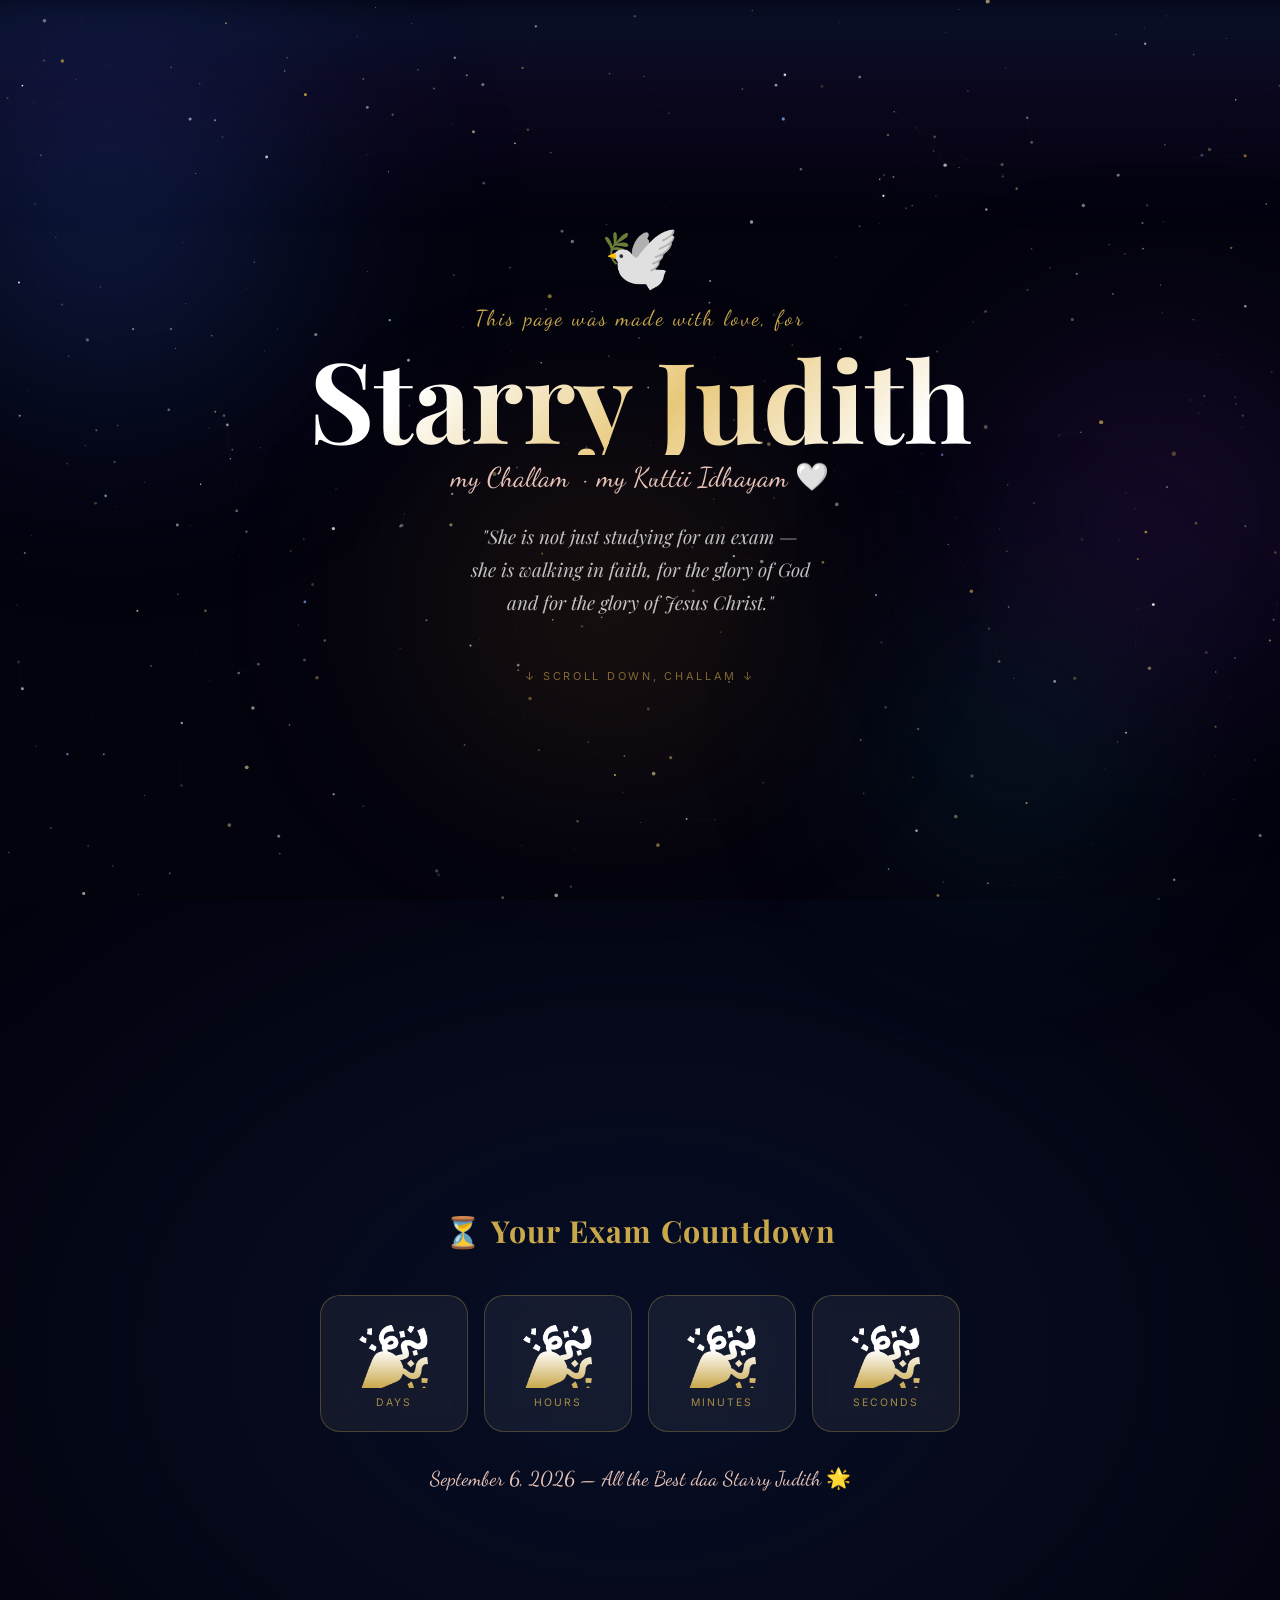
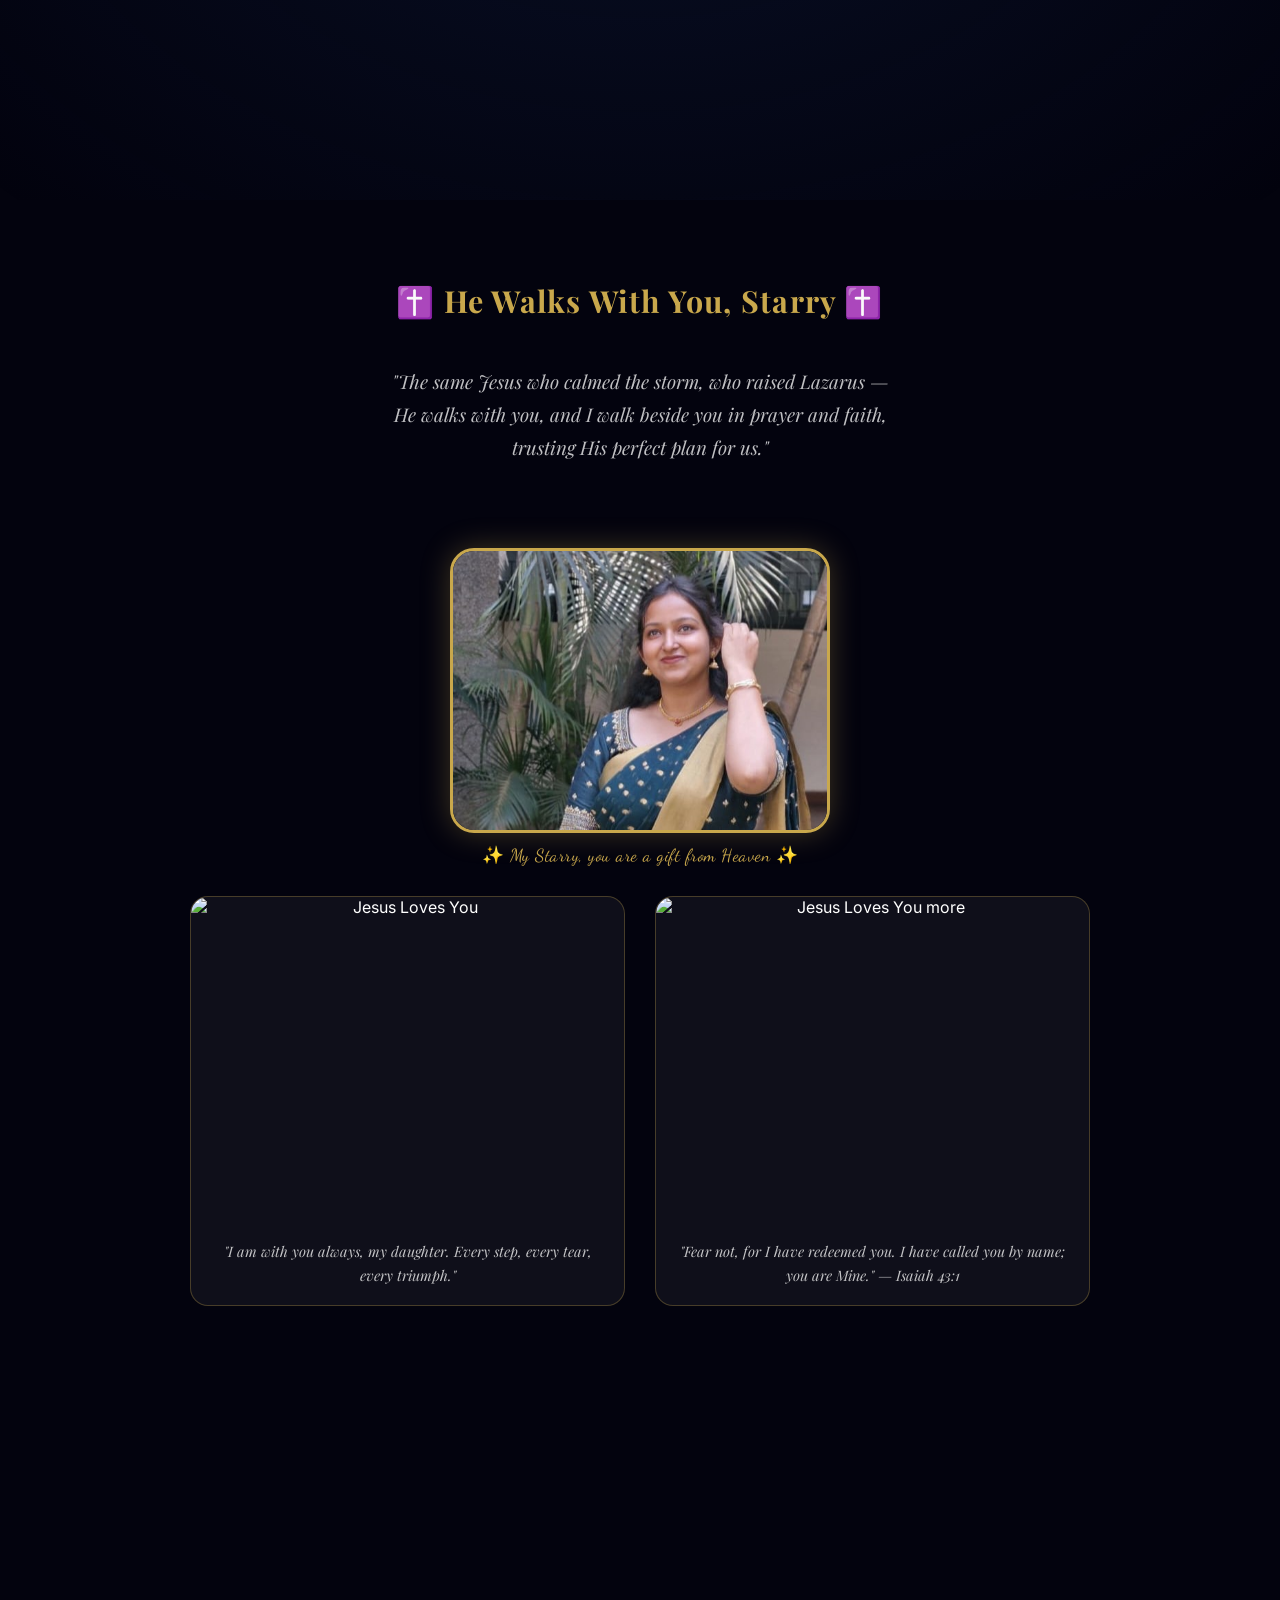
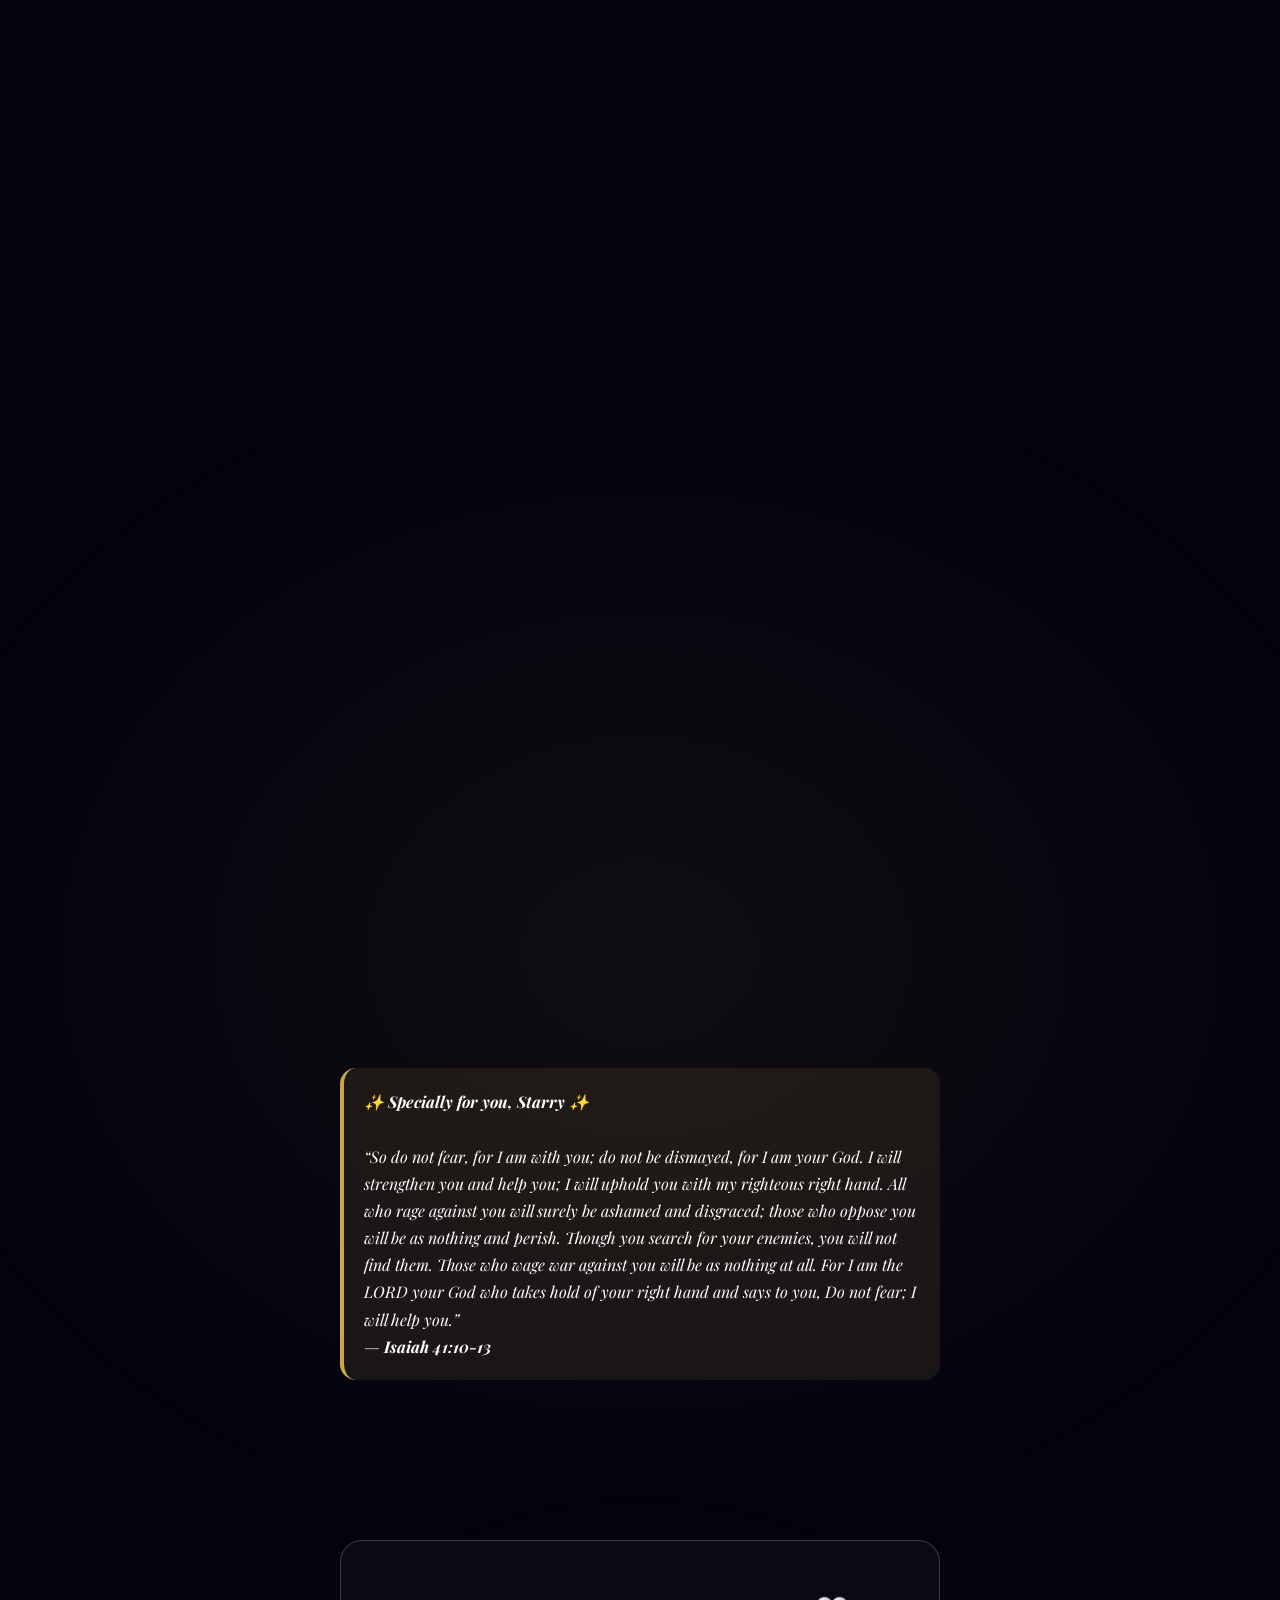
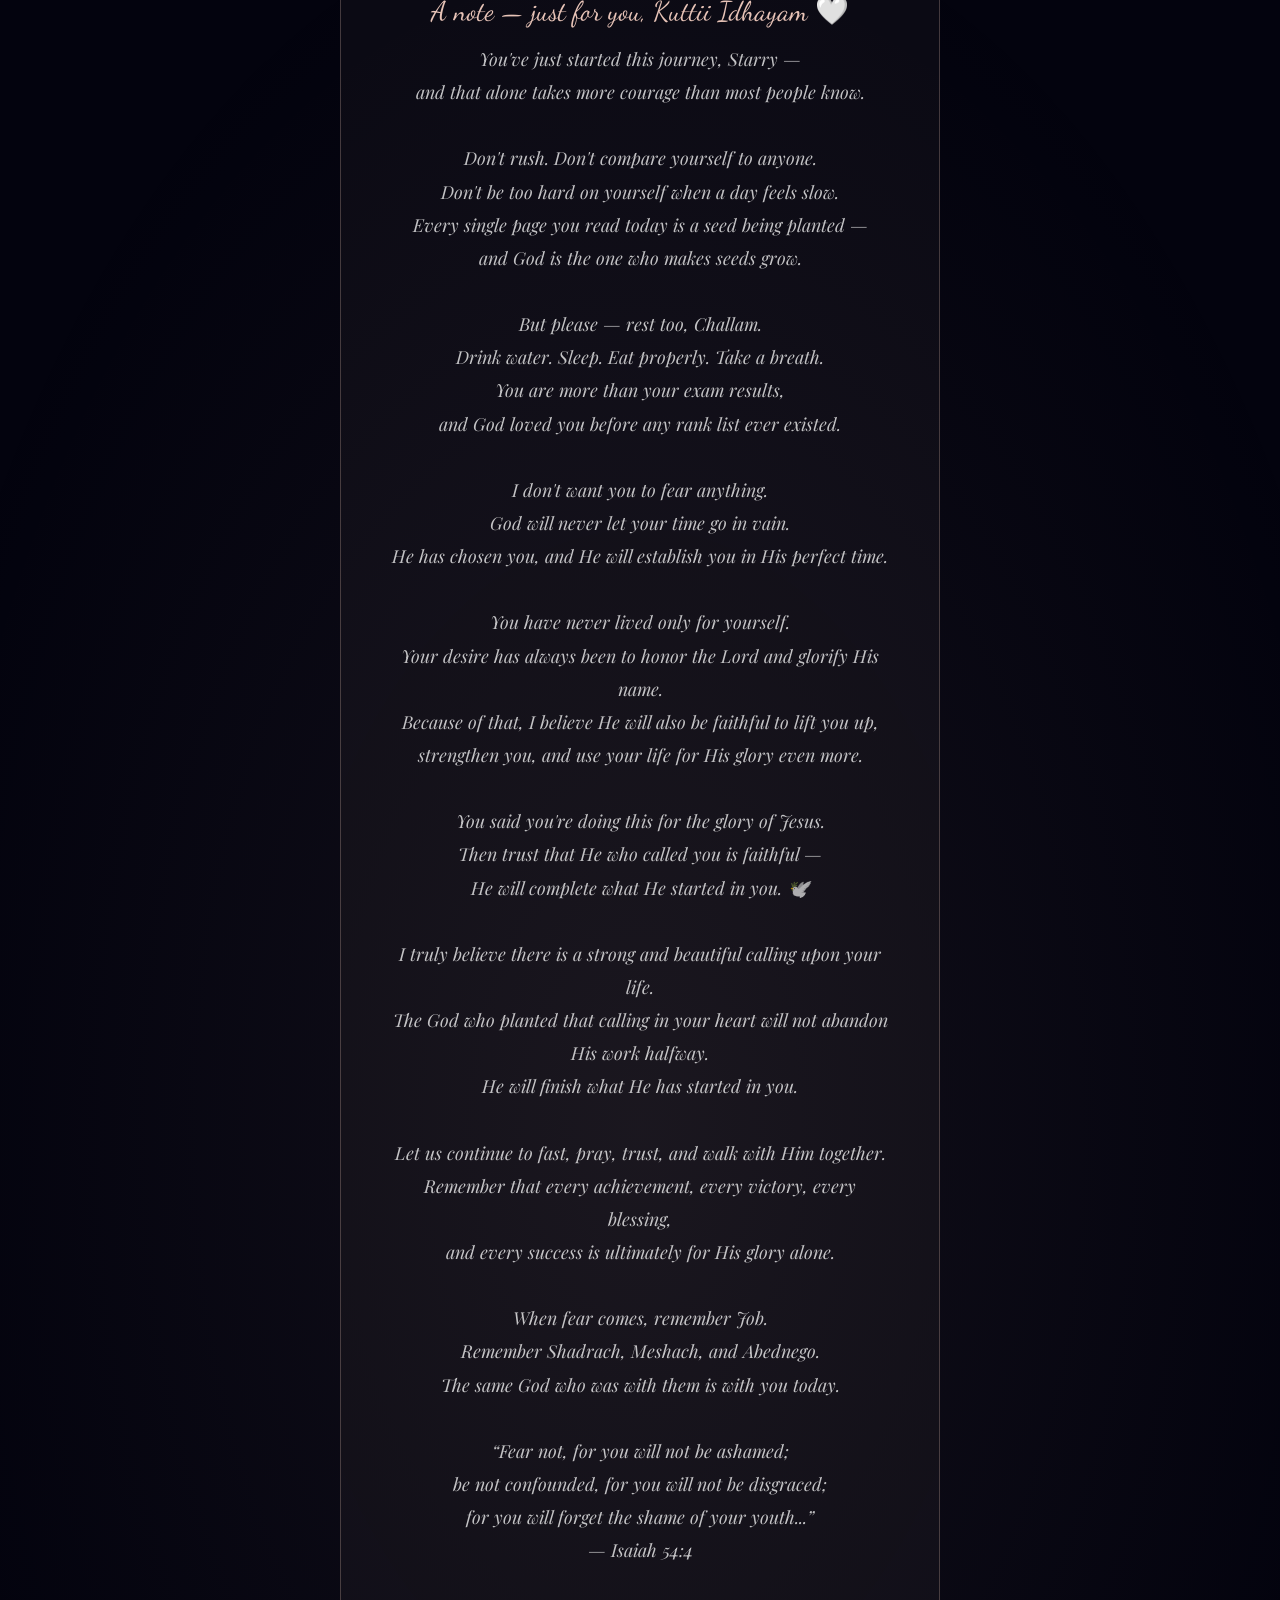
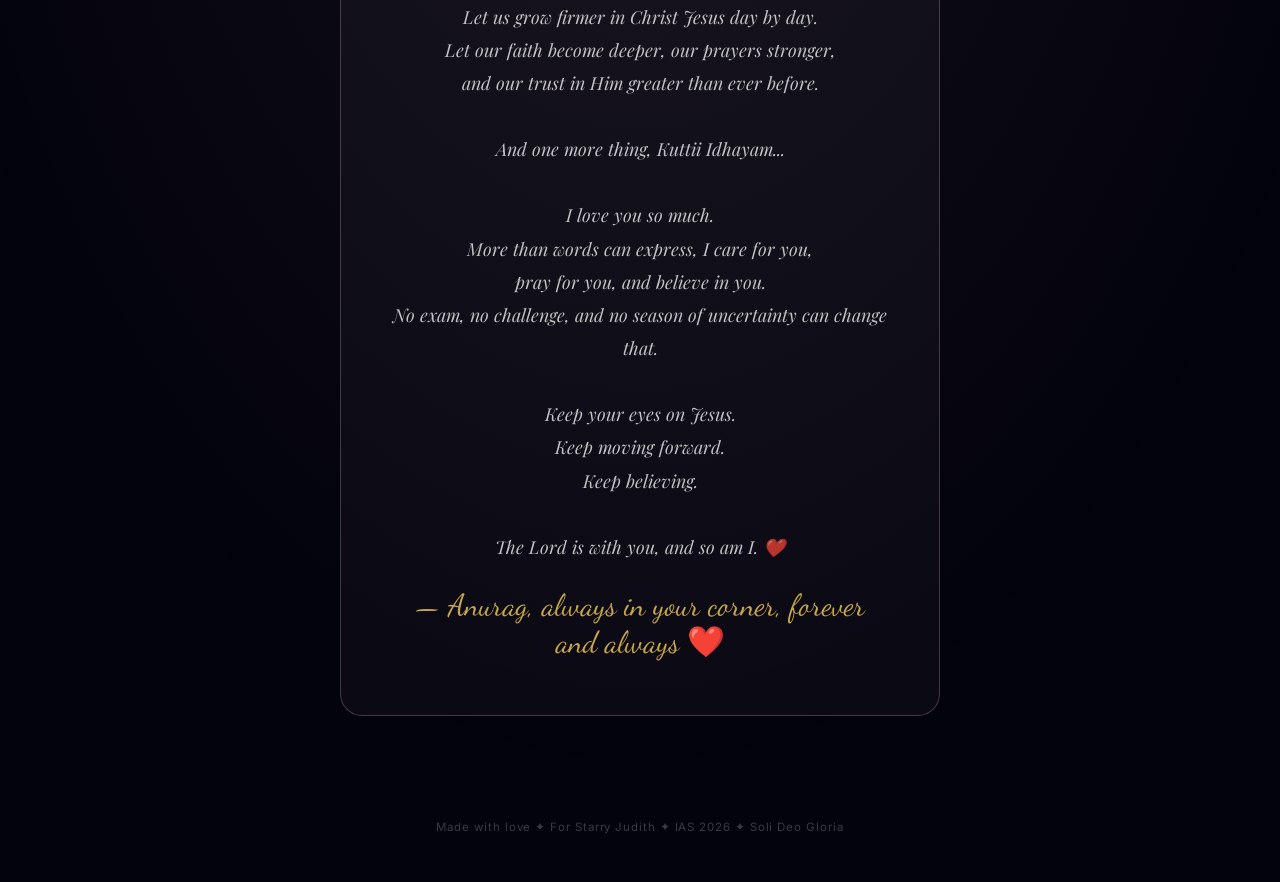
==== commit ed54d1ad: "Update index.html" ====
--- a/index.html
+++ b/index.html
@@ -117,7 +117,7 @@
 </section>
 
 <section class="s" id="countdown-s">
-  <h2 class="sec-title float-anim">⏳ Your IAS Exam Countdown</h2>
+  <h2 class="sec-title float-anim">⏳ Your Exam Countdown</h2>
   <div class="cd-grid">
     <div class="cd-card float-anim bob1"><div class="cd-num" id="d">--</div><div class="cd-lbl">Days</div></div>
     <div class="cd-card float-anim bob2"><div class="cd-num" id="h">--</div><div class="cd-lbl">Hours</div></div>
@@ -135,7 +135,7 @@
   <div class="her-photo-container float-anim">
     <div class="photo-4x3">
       <!-- REPLACE with your girlfriend's photo (4:3 ratio works best) -->
-      <img src="starry_judith_IAS/WhatsApp Image 2026-05-24 at 2.10.22 AM 15.jpeg" alt="Starry's beautiful face">
+      <img src="starry.jpg" alt="Starry's beautiful face">
     </div>
     <p class="photo-caption">✨ My Starry, you are a gift from Heaven ✨</p>
   </div>
@@ -144,12 +144,12 @@
   <div class="jesus-grid">
     <div class="custom-img-card float-anim bob1">
       <!-- REPLACE with your custom image (e.g., Jesus walking with her) -->
-      <img src="https://via.placeholder.com/400x300?text=Jesus+Image+1" alt="Jesus walking with Starry">
+      <img src="jesus_walk.jpg" alt="Jesus Loves You">
       <div class="custom-caption">"I am with you always, my daughter. Every step, every tear, every triumph."</div>
     </div>
     <div class="custom-img-card float-anim bob2">
       <!-- REPLACE with your second custom image -->
-      <img src="https://via.placeholder.com/400x300?text=Jesus+Image+2" alt="Jesus holding her hand">
+      <img src="jesus_hold.jpg" alt="Jesus Loves You more">
       <div class="custom-caption">"Fear not, for I have redeemed you. I have called you by name; you are Mine." — Isaiah 43:1</div>
     </div>
   </div>
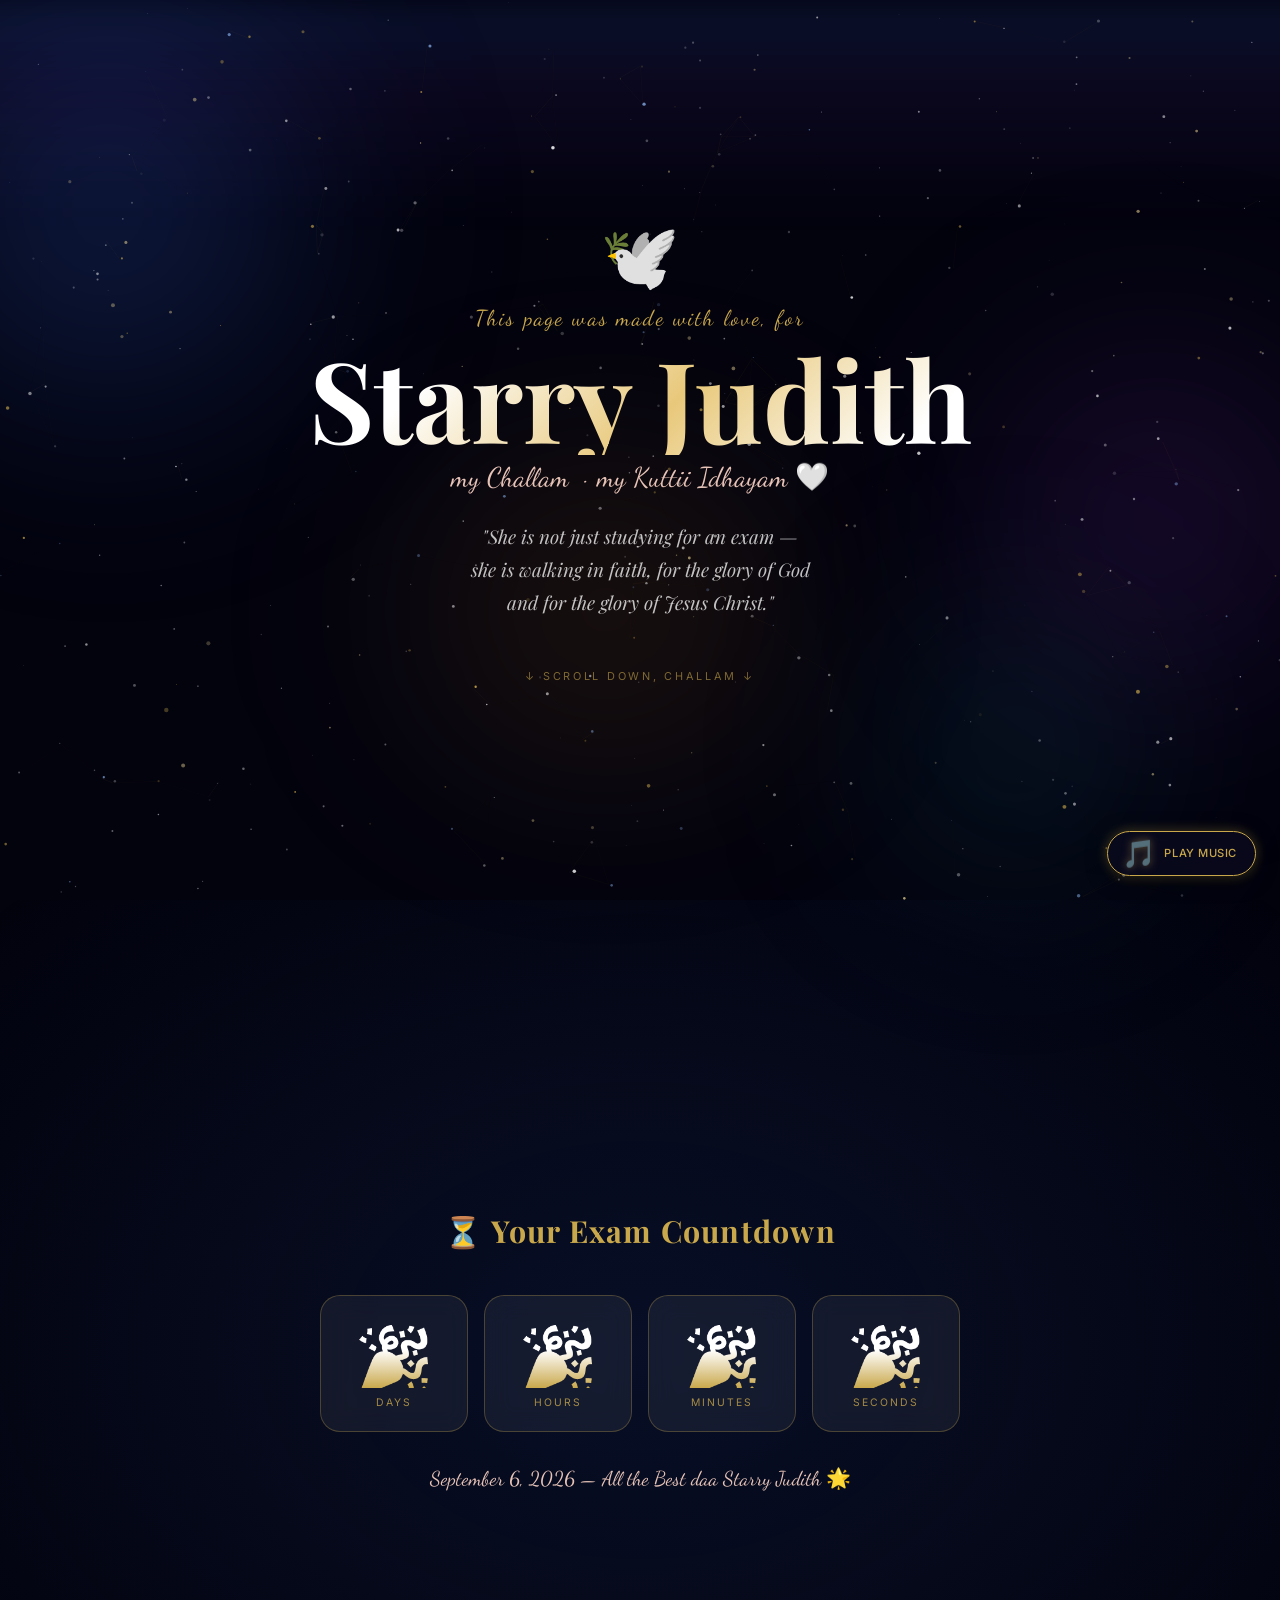
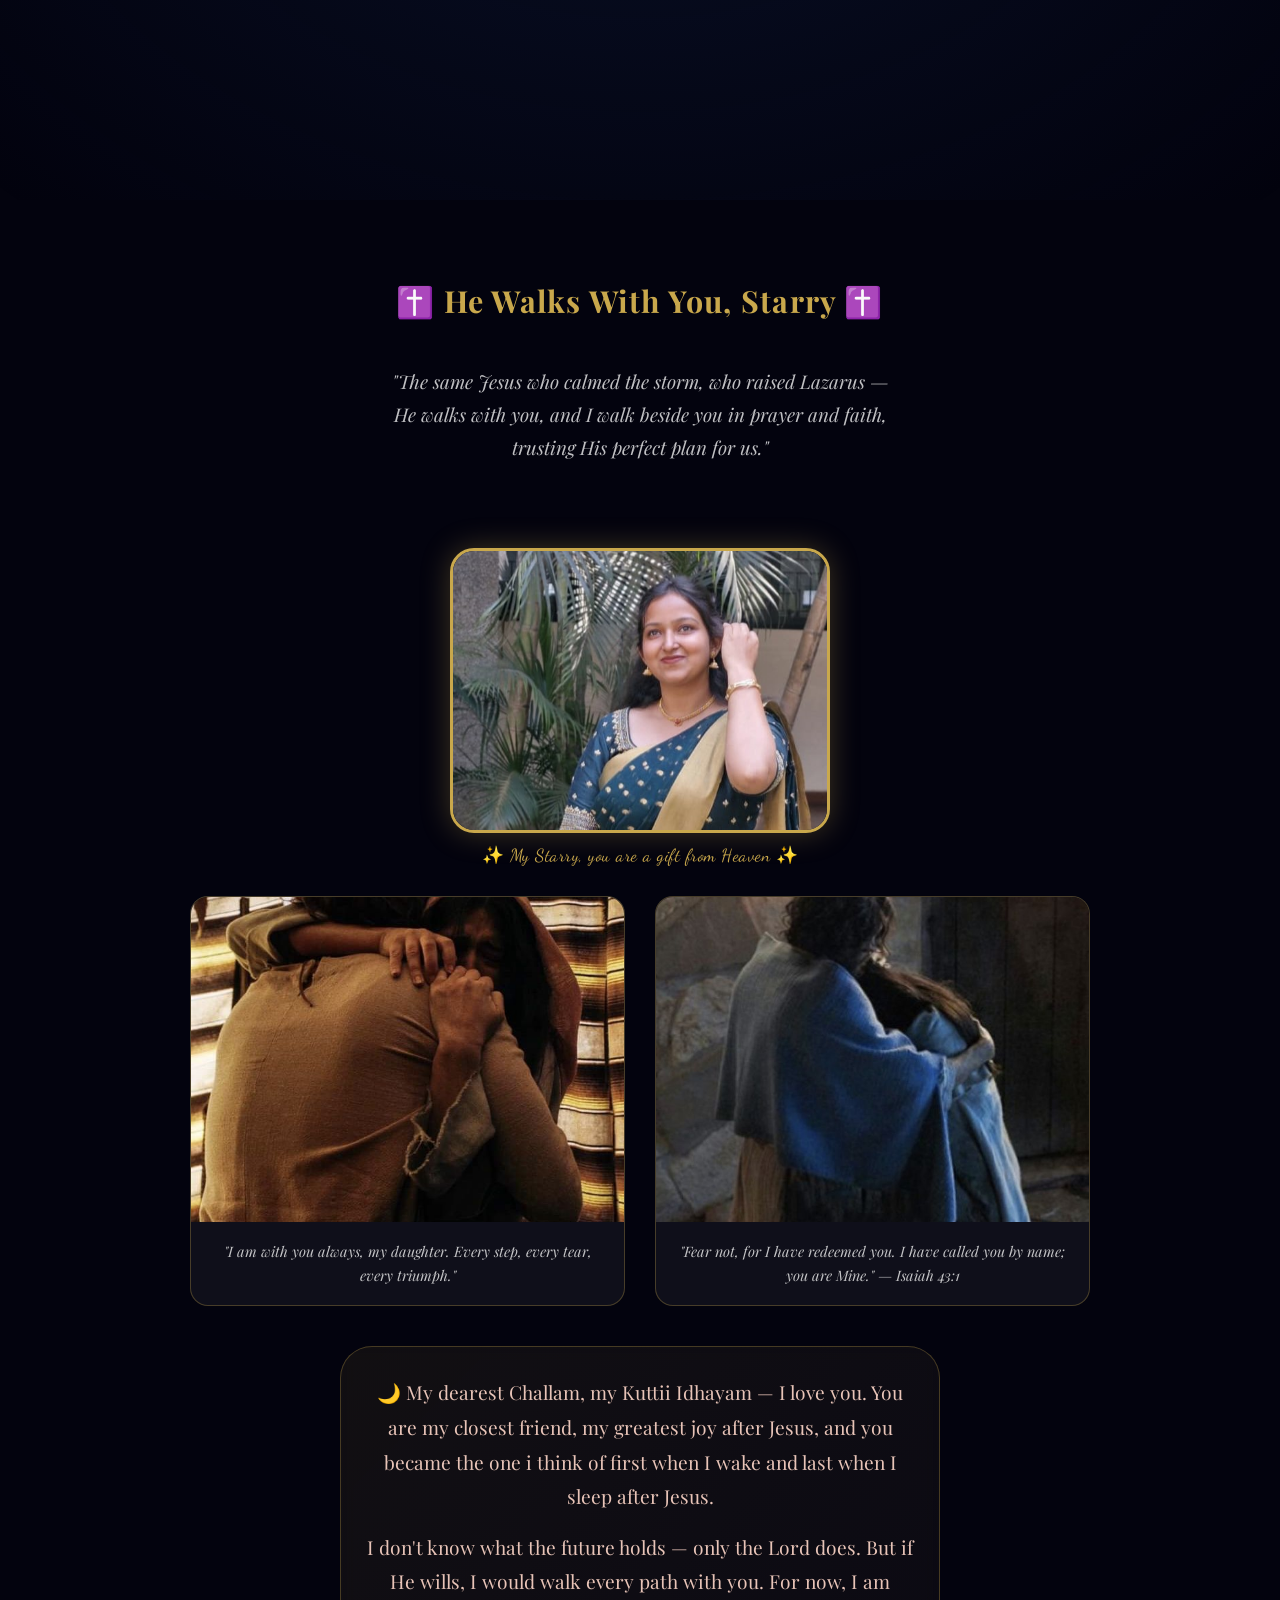
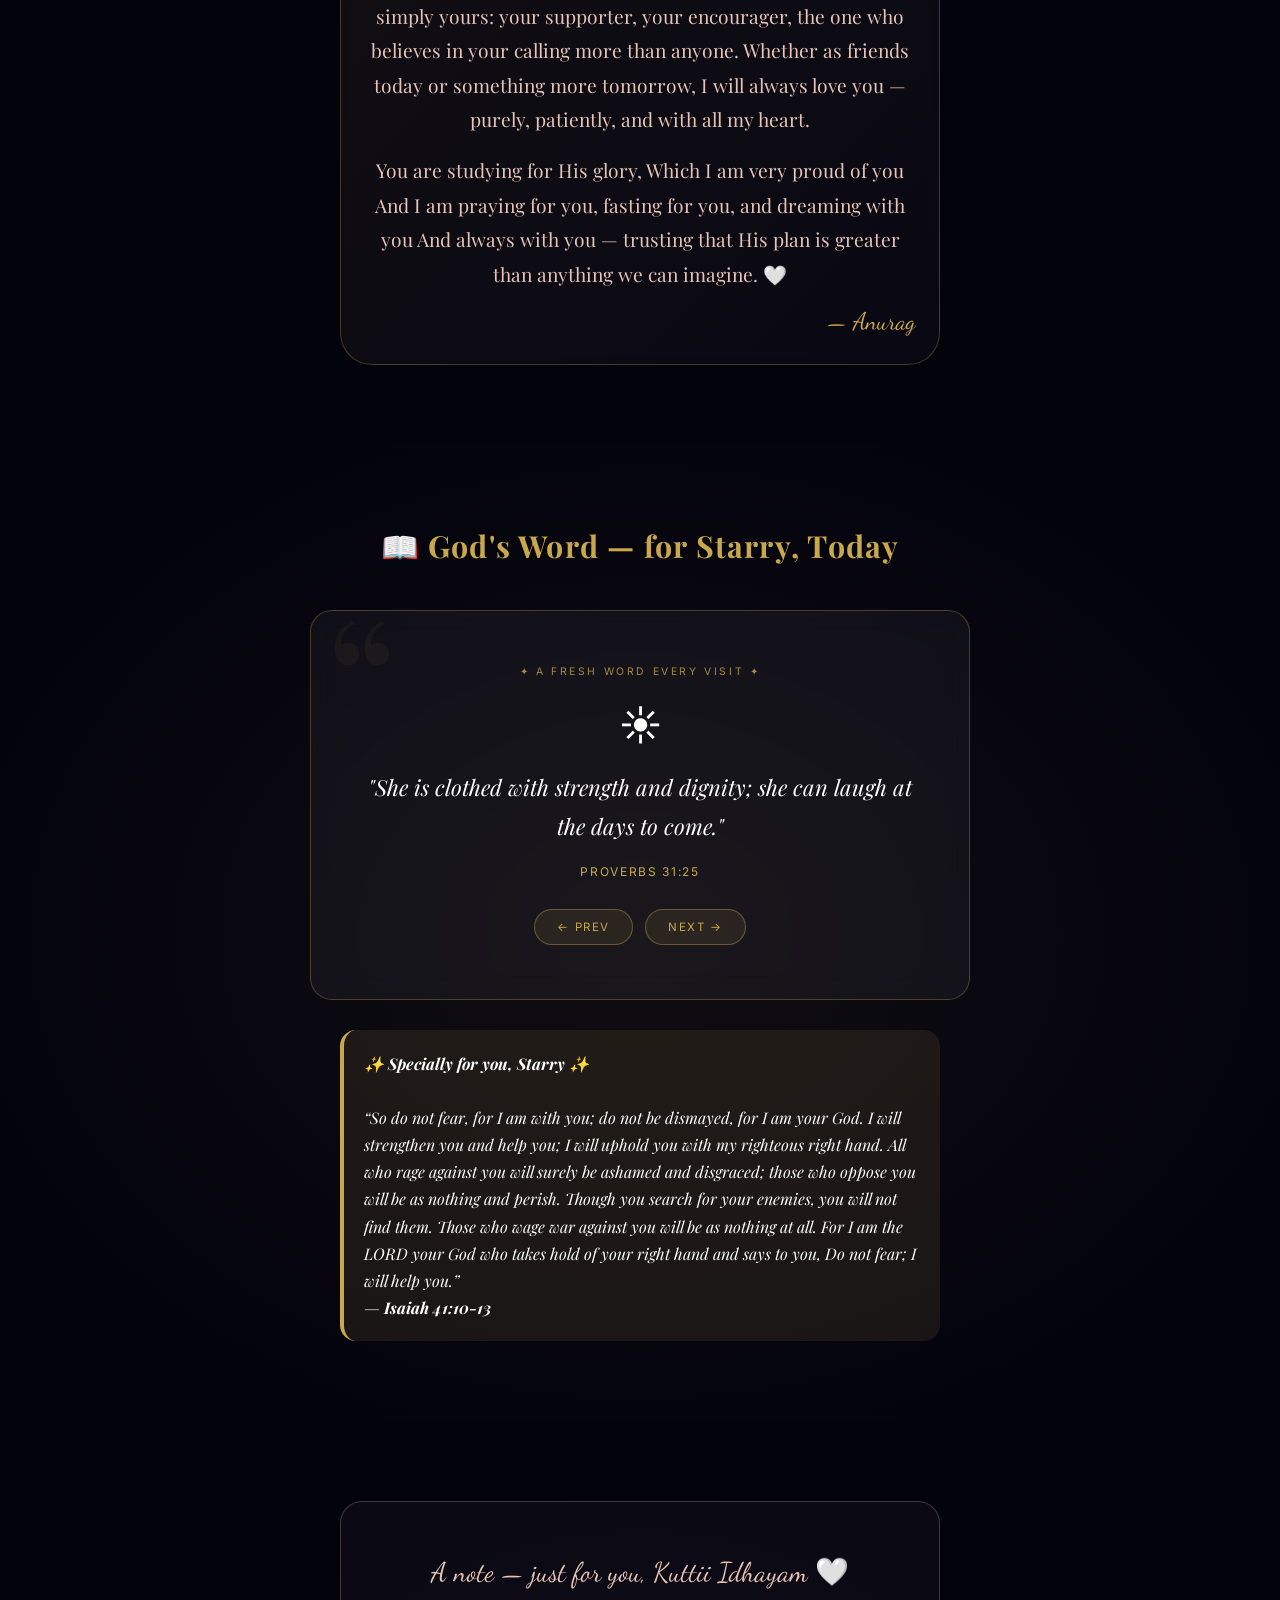
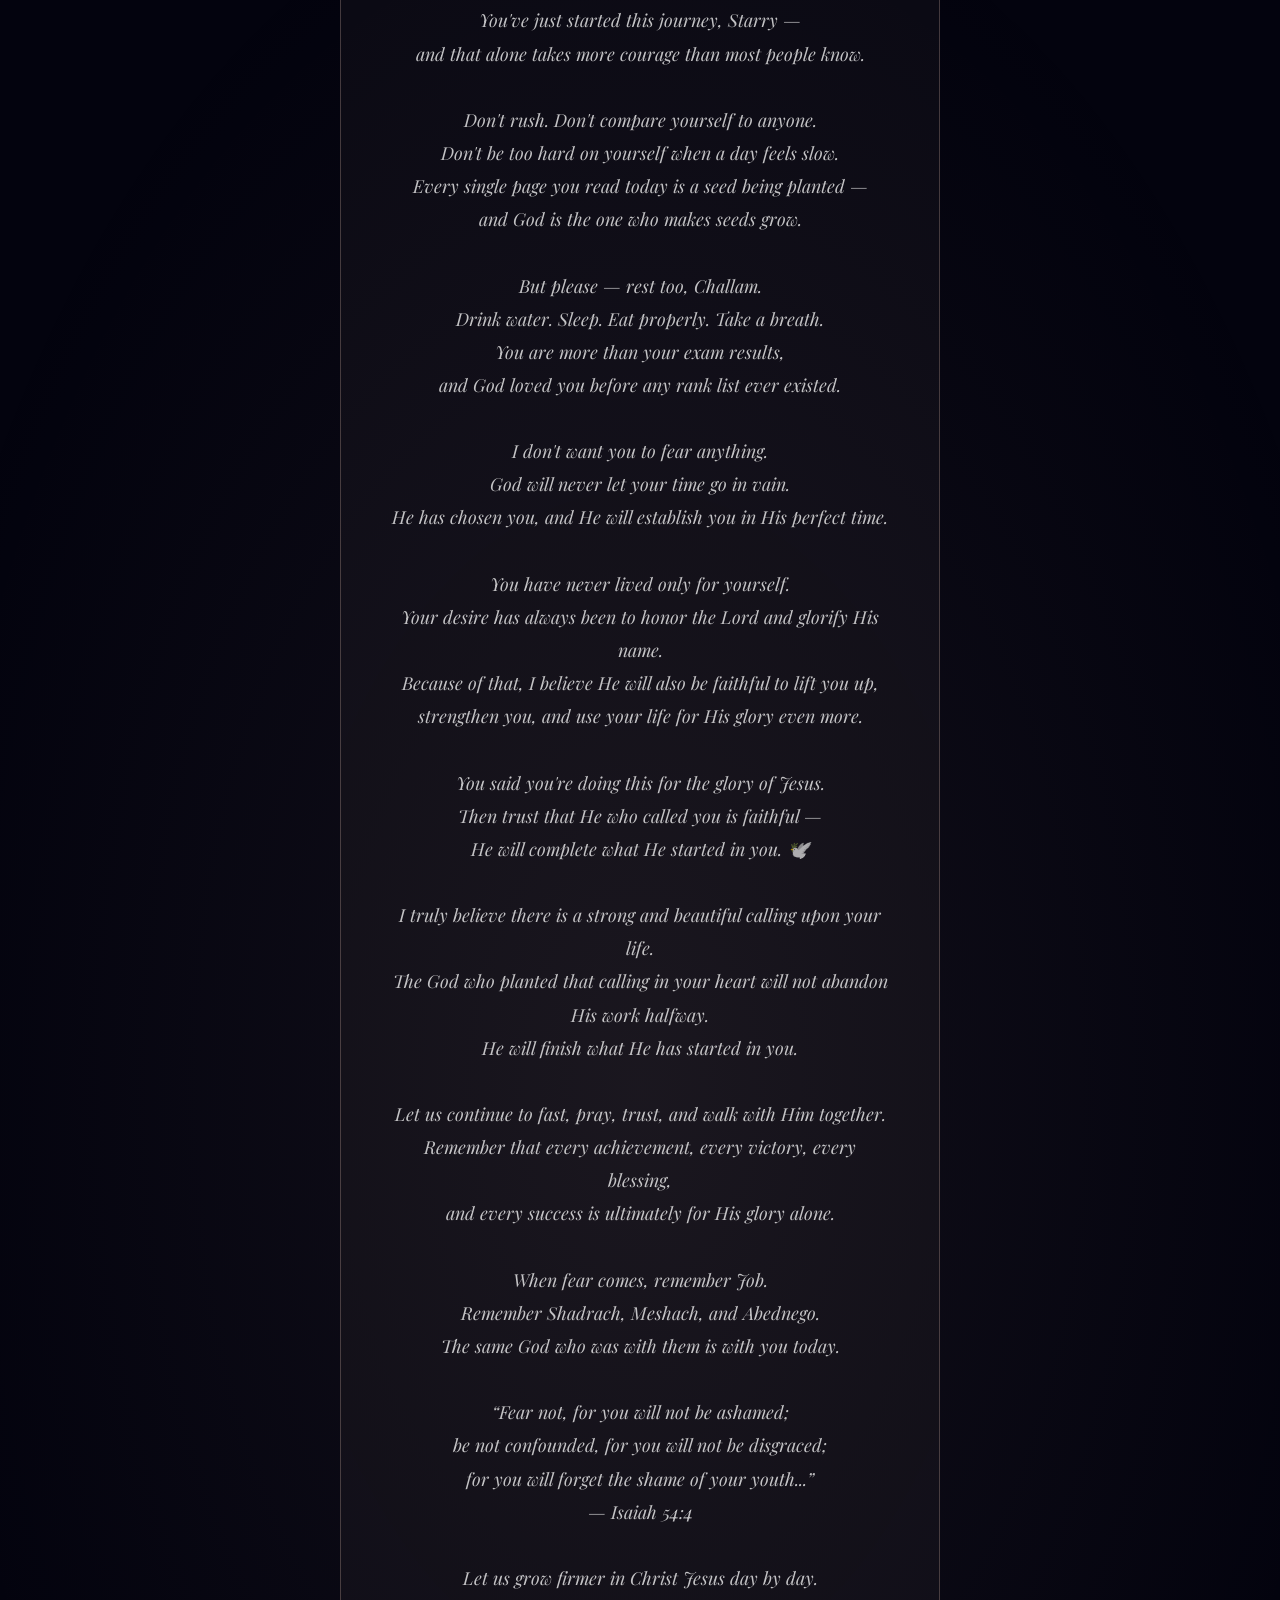
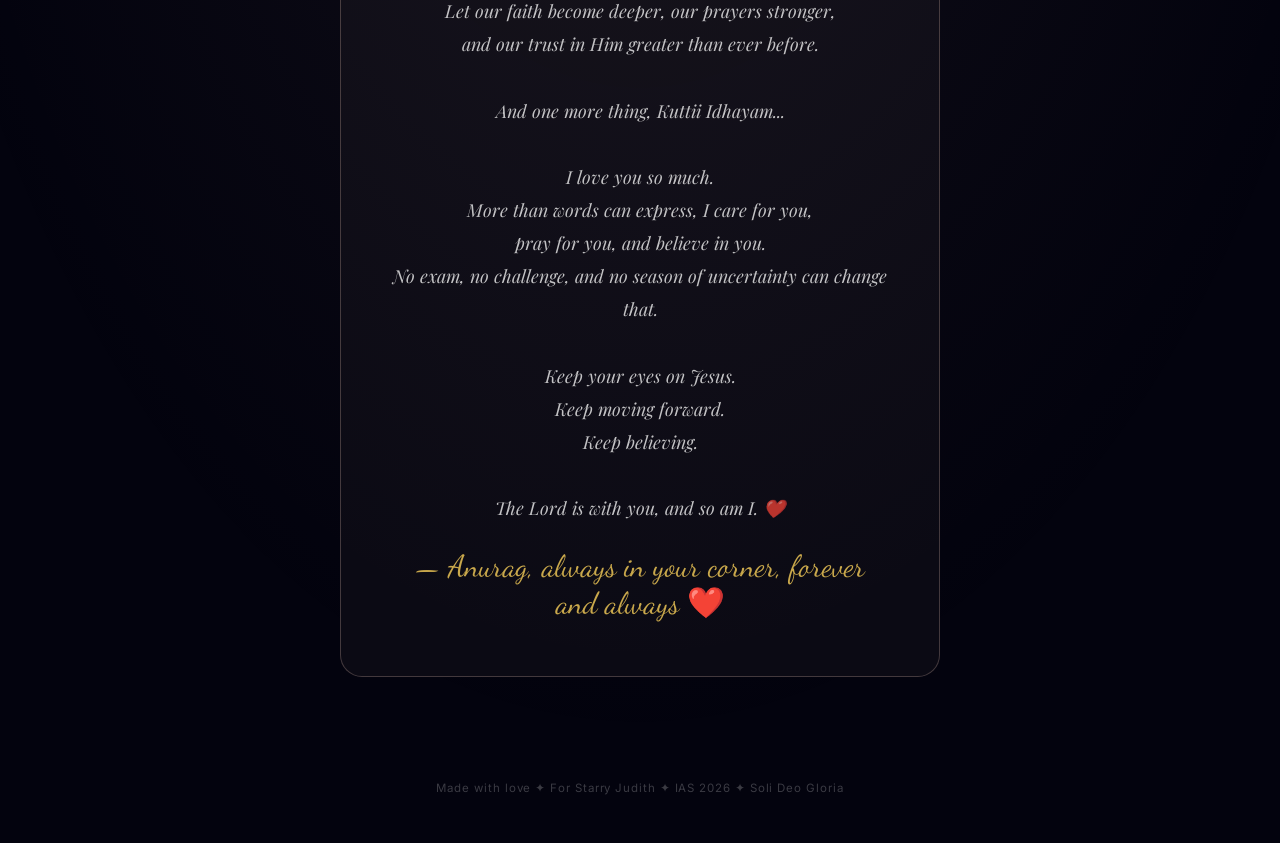
==== commit b0c68ba4: "Update index.html" ====
--- a/index.html
+++ b/index.html
@@ -3,7 +3,7 @@
 <head>
 <meta charset="UTF-8"/>
 <meta name="viewport" content="width=device-width, initial-scale=1.0, user-scalable=yes"/>
-<title>For Starry Judith 🕊️</title>
+<title>For Starry Judith 🕊️ | With Music</title>
 <link href="https://fonts.googleapis.com/css2?family=Playfair+Display:ital,wght@0,400;0,700;1,400&family=Inter:wght@300;400;500&family=Dancing+Script:wght@600;700&display=swap" rel="stylesheet"/>
 <style>
 *,*::before,*::after{box-sizing:border-box;margin:0;padding:0}
@@ -49,7 +49,7 @@
 .cd-lbl{font-size:.65rem;letter-spacing:.2em;text-transform:uppercase;color:var(--gold);opacity:.8}
 .cd-note{font-family:'Dancing Script',cursive;font-size:clamp(1rem,2.8vw,1.25rem);color:var(--rose);text-align:center;opacity:.85;margin-top:6px}
 
-/* JESUS SECTION with custom images + friendship (open to God's will) */
+/* JESUS SECTION with custom images + friendship */
 #jesus-s{text-align:center}
 .jesus-quote{font-family:'Playfair Display',serif;font-style:italic;font-size:clamp(.92rem,2.3vw,1.18rem);color:var(--soft);max-width:520px;line-height:1.75;margin-bottom:44px}
 .jesus-grid{display:grid;grid-template-columns:1fr;gap:30px;max-width:900px;width:100%;margin:0 auto}
@@ -59,13 +59,11 @@
 .custom-img-card img{width:100%;aspect-ratio:4/3;object-fit:cover;display:block}
 .custom-caption{padding:18px;font-family:'Playfair Display',serif;font-style:italic;font-size:.9rem;color:var(--soft);line-height:1.65}
 
-/* 4:3 photo space */
 .her-photo-container{margin:40px auto 30px;max-width:380px;width:100%}
 .photo-4x3{aspect-ratio:4/3;border-radius:24px;overflow:hidden;border:3px solid var(--gold);box-shadow:0 0 30px rgba(201,168,76,.3);background:#0a0a1a}
 .photo-4x3 img{width:100%;height:100%;object-fit:cover;display:block}
 .photo-caption{font-family:'Dancing Script',cursive;font-size:1.1rem;color:var(--gold);margin-top:12px;letter-spacing:.5px}
 
-/* Devoted friendship card (no sibling language, no definitive "life partner", but open to future if God wills) */
 .friendship-card{background:linear-gradient(135deg,rgba(201,168,76,.08),rgba(232,196,184,.03));border:1px solid rgba(201,168,76,.3);border-radius:32px;padding:28px 24px;margin:40px auto 0;max-width:600px;backdrop-filter:blur(8px)}
 .friendship-card p{font-family:'Playfair Display',serif;font-size:clamp(1rem,2.5vw,1.2rem);line-height:1.8;color:var(--rose);margin-bottom:16px}
 .friendship-card .friendship-signature{font-family:'Dancing Script',cursive;font-size:1.5rem;color:var(--gold);text-align:right;margin-top:12px}
@@ -93,6 +91,55 @@
 .bob1{animation:bob 4.5s ease-in-out infinite}
 .bob2{animation:bob 5.2s ease-in-out infinite .7s}
 @keyframes bob{0%,100%{transform:translateY(0)}50%{transform:translateY(-8px)}}
+
+/* floating music button - always visible */
+.music-control {
+  position: fixed;
+  bottom: 24px;
+  right: 24px;
+  z-index: 1000;
+  background: rgba(10, 10, 30, 0.8);
+  backdrop-filter: blur(12px);
+  border-radius: 60px;
+  border: 1px solid var(--gold);
+  box-shadow: 0 4px 20px rgba(0,0,0,0.5), 0 0 12px rgba(201,168,76,0.4);
+  transition: all 0.25s ease;
+  cursor: pointer;
+  display: flex;
+  align-items: center;
+  gap: 8px;
+  padding: 8px 18px 8px 14px;
+  font-family: 'Inter', sans-serif;
+}
+.music-control:hover {
+  transform: scale(1.02);
+  border-color: var(--gold2);
+  background: rgba(20, 20, 45, 0.9);
+}
+.music-icon {
+  font-size: 1.7rem;
+  line-height: 1;
+  filter: drop-shadow(0 0 4px rgba(201,168,76,0.5));
+}
+.music-status {
+  font-size: 0.7rem;
+  letter-spacing: 0.05em;
+  color: var(--gold);
+  font-weight: 500;
+  text-transform: uppercase;
+}
+.playing-pulse {
+  animation: pulseGold 1s ease-in-out infinite alternate;
+}
+@keyframes pulseGold {
+  0% { text-shadow: 0 0 0px rgba(201,168,76,0);}
+  100% { text-shadow: 0 0 6px rgba(201,168,76,0.8);}
+}
+@media (max-width: 550px) {
+  .music-control { padding: 6px 14px 6px 12px; }
+  .music-icon { font-size: 1.4rem; }
+  .music-status { font-size: 0.6rem; }
+}
 </style>
 </head>
 <body>
@@ -105,6 +152,12 @@
 
 <canvas id="cvs-bg"></canvas>
 <canvas id="cvs-fg"></canvas>
+
+<!-- FLOATING MUSIC BUTTON (visible & functional) -->
+<div id="musicWidget" class="music-control">
+  <span id="musicIcon" class="music-icon">🎵</span>
+  <span id="musicText" class="music-status">Play music</span>
+</div>
 
 <main>
 <section class="s" id="hero">
@@ -134,27 +187,24 @@
   <!-- 4:3 PHOTO SPACE for her picture -->
   <div class="her-photo-container float-anim">
     <div class="photo-4x3">
-      <!-- REPLACE with your girlfriend's photo (4:3 ratio works best) -->
       <img src="starry.jpg" alt="Starry's beautiful face">
     </div>
     <p class="photo-caption">✨ My Starry, you are a gift from Heaven ✨</p>
   </div>
 
-  <!-- Custom image gallery (replace both images) -->
+  <!-- Custom image gallery -->
   <div class="jesus-grid">
     <div class="custom-img-card float-anim bob1">
-      <!-- REPLACE with your custom image (e.g., Jesus walking with her) -->
       <img src="jesus_walk.jpg" alt="Jesus Loves You">
       <div class="custom-caption">"I am with you always, my daughter. Every step, every tear, every triumph."</div>
     </div>
     <div class="custom-img-card float-anim bob2">
-      <!-- REPLACE with your second custom image -->
       <img src="jesus_hold.jpg" alt="Jesus Loves You more">
       <div class="custom-caption">"Fear not, for I have redeemed you. I have called you by name; you are Mine." — Isaiah 43:1</div>
     </div>
   </div>
 
-  <!-- DEVOTED FRIENDSHIP CARD - no sibling language, no "life partner" declaration, just deep love and openness to God's will -->
+  <!-- DEVOTED FRIENDSHIP CARD -->
   <div class="friendship-card float-anim">
     <p>🌙 My dearest Challam, my Kuttii Idhayam — I love you. You are my closest friend, my greatest joy after Jesus, and you became the one i think of first when I wake and last when I sleep after Jesus.</p>
     <p>I don't know what the future holds — only the Lord does. But if He wills, I would walk every path with you. For now, I am simply yours: your supporter, your encourager, the one who believes in your calling more than anyone. Whether as friends today or something more tomorrow, I will always love you — purely, patiently, and with all my heart.</p>
@@ -260,10 +310,13 @@
 </main>
 <footer>Made with love ✦ For Starry Judith ✦ IAS 2026 ✦ Soli Deo Gloria</footer>
 
-<audio id="bgSong" src="iwannabeyours.mp3" loop autoplay></audio>
+<audio id="bgSong" loop preload="auto">
+  <source src="iwannabeyours.mp3" type="audio/mpeg">
+  Your browser does not support audio.
+</audio>
 
 <script>
-// ========== CANVAS & PARTICLE SYSTEM (same as before) ==========
+// ========== CANVAS & PARTICLE SYSTEM (unchanged, fully preserved) ==========
 const bgCvs = document.getElementById('cvs-bg');
 const bgCtx = bgCvs.getContext('2d');
 const fgCvs = document.getElementById('cvs-fg');
@@ -305,7 +358,7 @@
 function tick(){ const target=new Date('2026-09-06T09:00:00+05:30'); const diff=target-new Date(); if(diff<=0){ ['d','h','m','sec'].forEach(id=>document.getElementById(id).textContent='🎉'); return; } const tot=Math.floor(diff/1000); document.getElementById('d').textContent=String(Math.floor(tot/86400)).padStart(2,'0'); document.getElementById('h').textContent=String(Math.floor((tot%86400)/3600)).padStart(2,'0'); document.getElementById('m').textContent=String(Math.floor((tot%3600)/60)).padStart(2,'0'); document.getElementById('sec').textContent=String(tot%60).padStart(2,'0'); }
 tick(); setInterval(tick,1000);
 
-// Bible verses (includes Isaiah 41:10)
+// Bible verses
 const verses=[
   {i:'🕊️',t:'"So do not fear, for I am with you; do not be dismayed, for I am your God. I will strengthen you and help you; I will uphold you with my righteous right hand."',r:'Isaiah 41:10'},
   {i:'💪',t:'"I can do all this through Him who gives me strength."',r:'Philippians 4:13'},
@@ -326,21 +379,103 @@
 window.prevV=()=>{ verseIdx=(verseIdx-1+verses.length)%verses.length; showVerse(verseIdx); };
 showVerse(verseIdx);
 
-// Autoplay music - no button, just try to play
-const audioEl = document.getElementById('bgSong');
-audioEl.volume = 0.5;
-audioEl.play().catch(() => {
-  // if autoplay blocked, try on first user touch/click anywhere (still no button)
-  const resume = () => {
-    audioEl.play().catch(()=>{});
-    document.body.removeEventListener('click', resume);
-    document.body.removeEventListener('touchstart', resume);
-  };
-  document.body.addEventListener('click', resume);
-  document.body.addEventListener('touchstart', resume);
+// ========== FIXED AUDIO: ROBUST PLAYER WITH BUTTON & FALLBACK ==========
+const audio = document.getElementById('bgSong');
+audio.volume = 0.45;
+audio.loop = true;
+let isPlaying = false;
+let audioFailed = false;
+
+const musicIconSpan = document.getElementById('musicIcon');
+const musicTextSpan = document.getElementById('musicText');
+
+function updateMusicUI() {
+  if (audioFailed) {
+    musicIconSpan.innerHTML = '⚠️';
+    musicTextSpan.innerHTML = 'Missing file';
+    musicTextSpan.classList.remove('playing-pulse');
+    return;
+  }
+  if (isPlaying) {
+    musicIconSpan.innerHTML = '🎶';
+    musicTextSpan.innerHTML = 'Playing ♪';
+    musicTextSpan.classList.add('playing-pulse');
+  } else {
+    musicIconSpan.innerHTML = '🎵';
+    musicTextSpan.innerHTML = 'Play music';
+    musicTextSpan.classList.remove('playing-pulse');
+  }
+}
+
+function playAudio() {
+  if (audioFailed) return;
+  audio.play().then(() => {
+    isPlaying = true;
+    updateMusicUI();
+  }).catch(err => {
+    console.warn("Play failed:", err);
+    isPlaying = false;
+    updateMusicUI();
+  });
+}
+
+function pauseAudio() {
+  audio.pause();
+  isPlaying = false;
+  updateMusicUI();
+}
+
+function togglePlay() {
+  if (audioFailed) {
+    alert("Audio file not found. Please make sure 'iwannabeyours.mp3' is in the same folder.");
+    return;
+  }
+  if (isPlaying) {
+    pauseAudio();
+  } else {
+    playAudio();
+  }
+}
+
+// Detect if audio file is loadable
+audio.addEventListener('canplaythrough', () => {
+  audioFailed = false;
+  updateMusicUI();
 });
-
-// scroll animations
+audio.addEventListener('error', (e) => {
+  console.error("Audio error – missing or corrupt file", e);
+  audioFailed = true;
+  updateMusicUI();
+});
+
+// Manual button click
+const widgetBtn = document.getElementById('musicWidget');
+widgetBtn.addEventListener('click', (e) => {
+  e.stopPropagation();
+  togglePlay();
+});
+
+// Attempt autoplay (often blocked)
+playAudio();
+
+// Global fallback: on any user interaction (click/touch anywhere) try to play if not playing
+function globalResumeHandler() {
+  if (!isPlaying && !audioFailed) {
+    playAudio();
+  }
+  // remove after first interaction to avoid overhead
+  document.body.removeEventListener('click', globalResumeHandler);
+  document.body.removeEventListener('touchstart', globalResumeHandler);
+}
+document.body.addEventListener('click', globalResumeHandler);
+document.body.addEventListener('touchstart', globalResumeHandler);
+
+// Sync UI if audio state changes externally
+audio.addEventListener('play', () => { isPlaying = true; updateMusicUI(); });
+audio.addEventListener('pause', () => { isPlaying = false; updateMusicUI(); });
+updateMusicUI();
+
+// scroll animations (preserved)
 document.querySelectorAll('#hero .float-anim').forEach((el,i)=>setTimeout(()=>el.classList.add('show'),180+i*140));
 const obs=new IntersectionObserver(entries=>entries.forEach(e=>{ if(e.isIntersecting) e.target.classList.add('show'); }),{threshold:0.1});
 document.querySelectorAll('.s:not(#hero) .float-anim').forEach(el=>obs.observe(el));
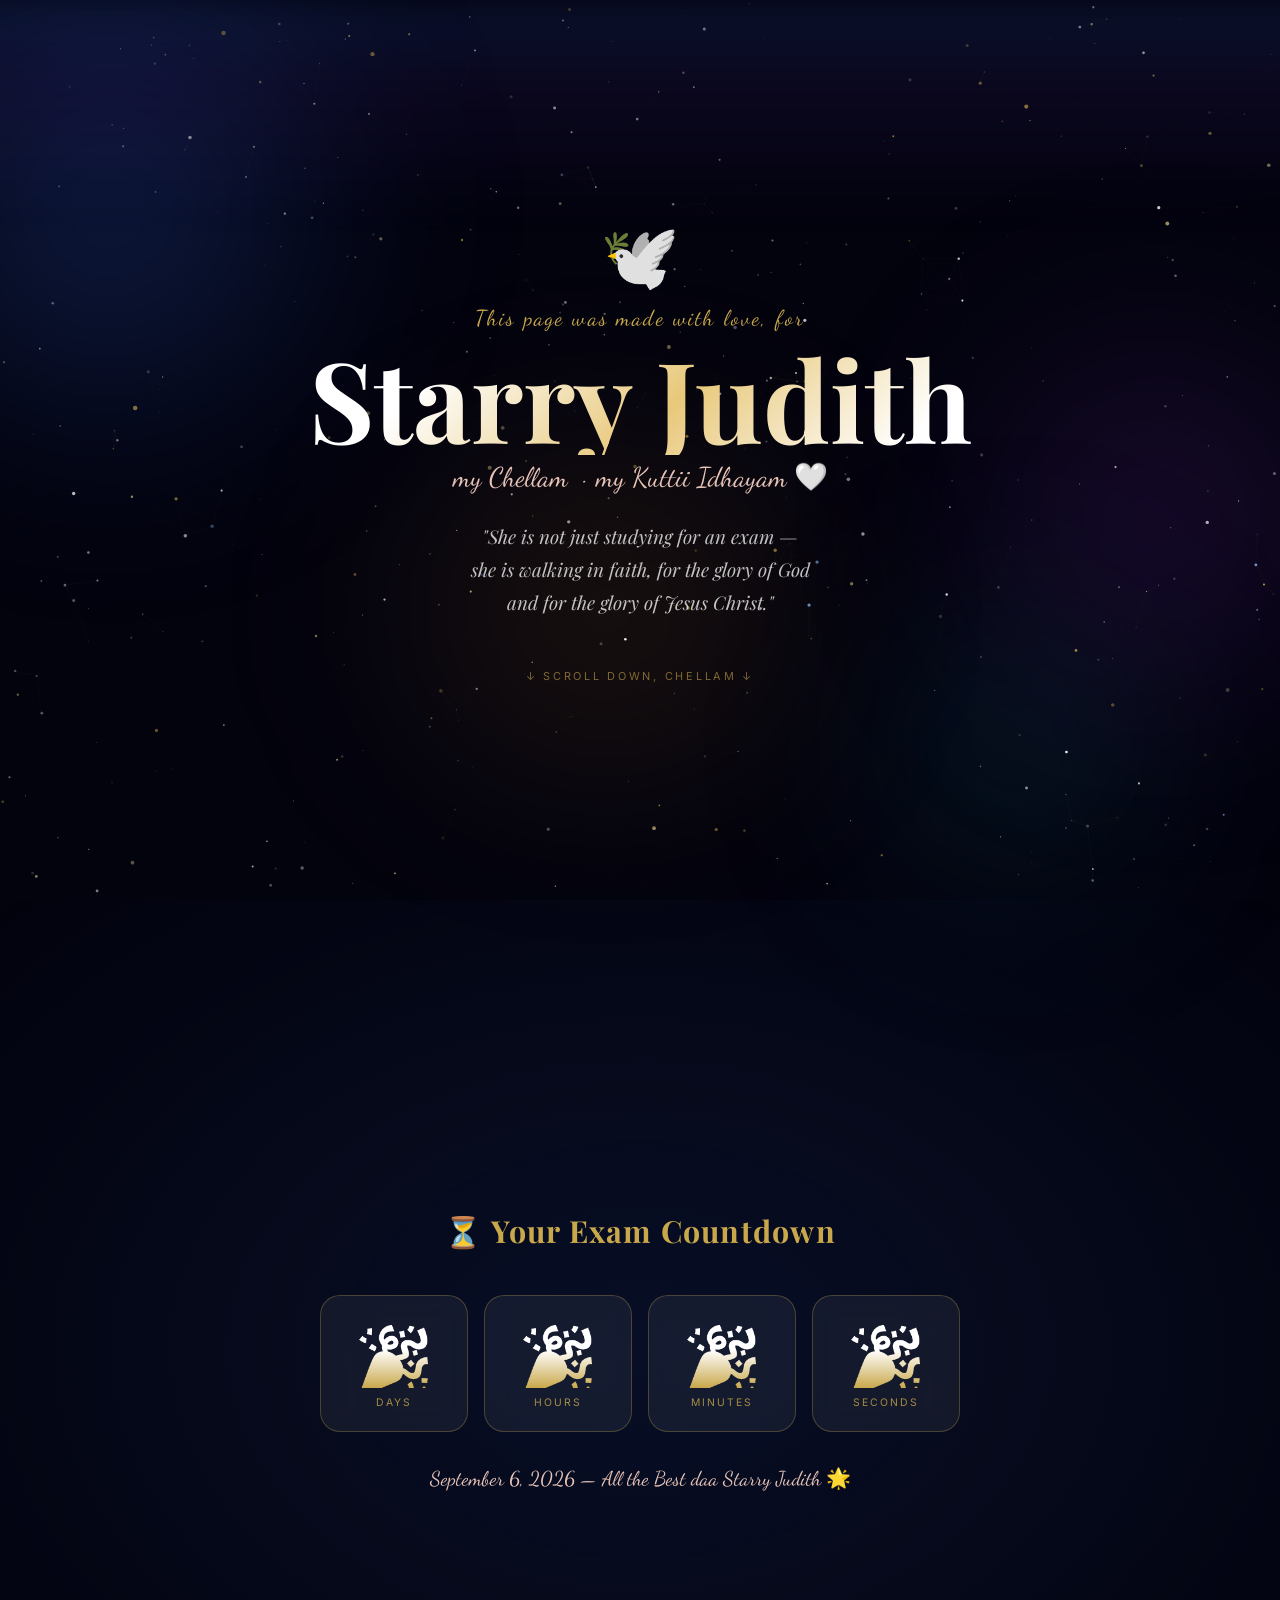
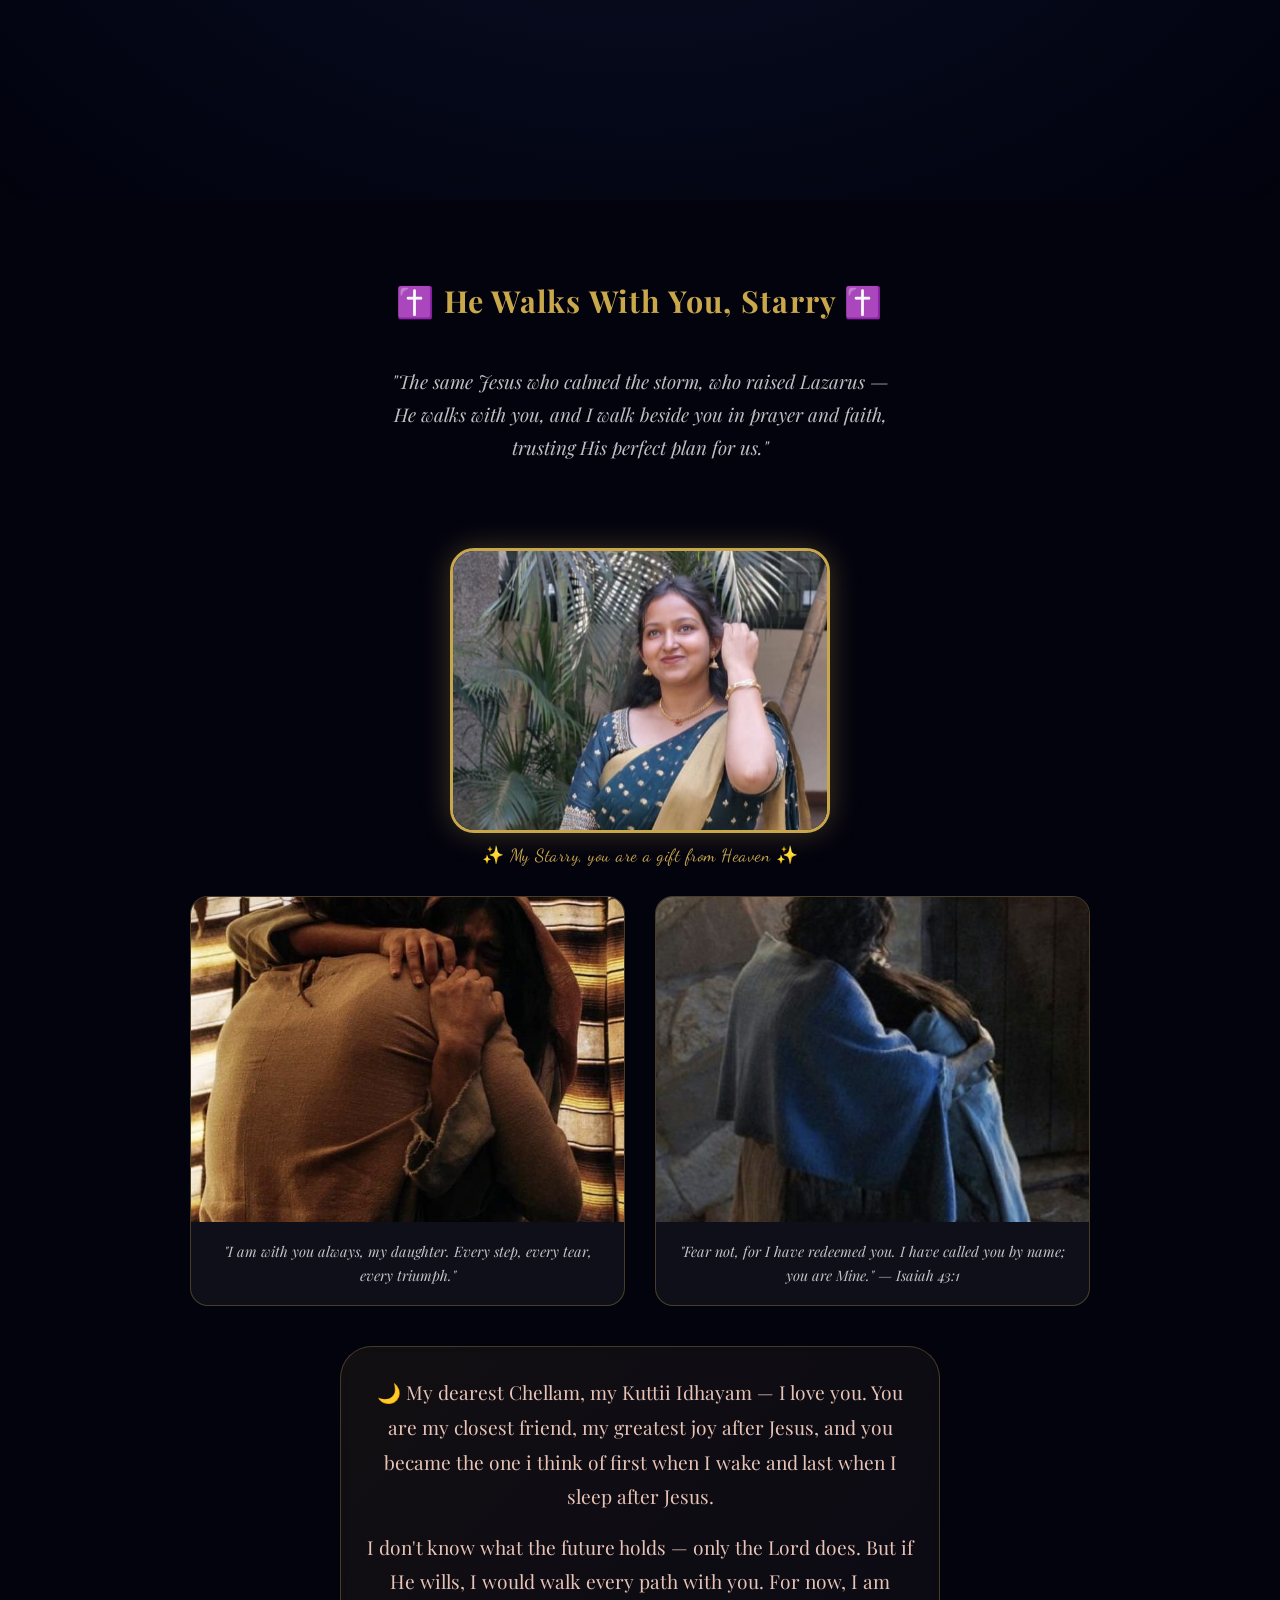
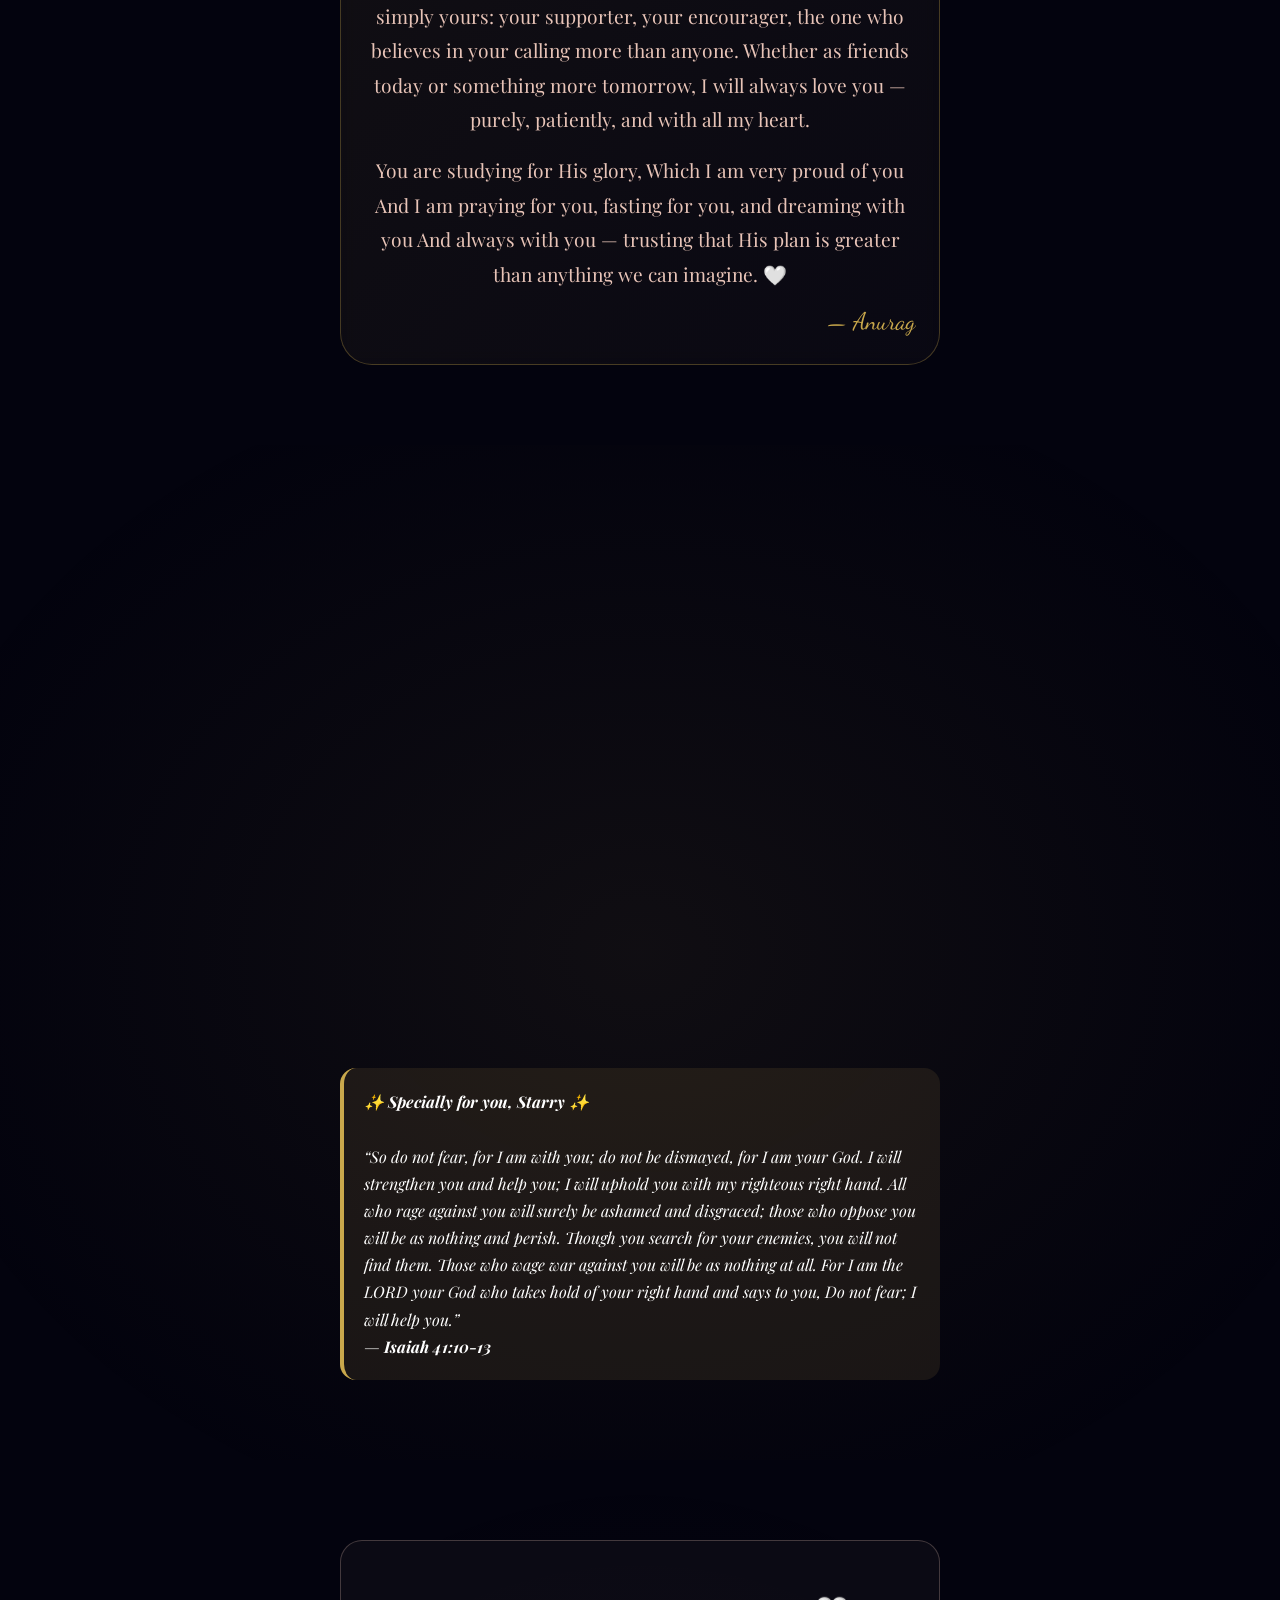
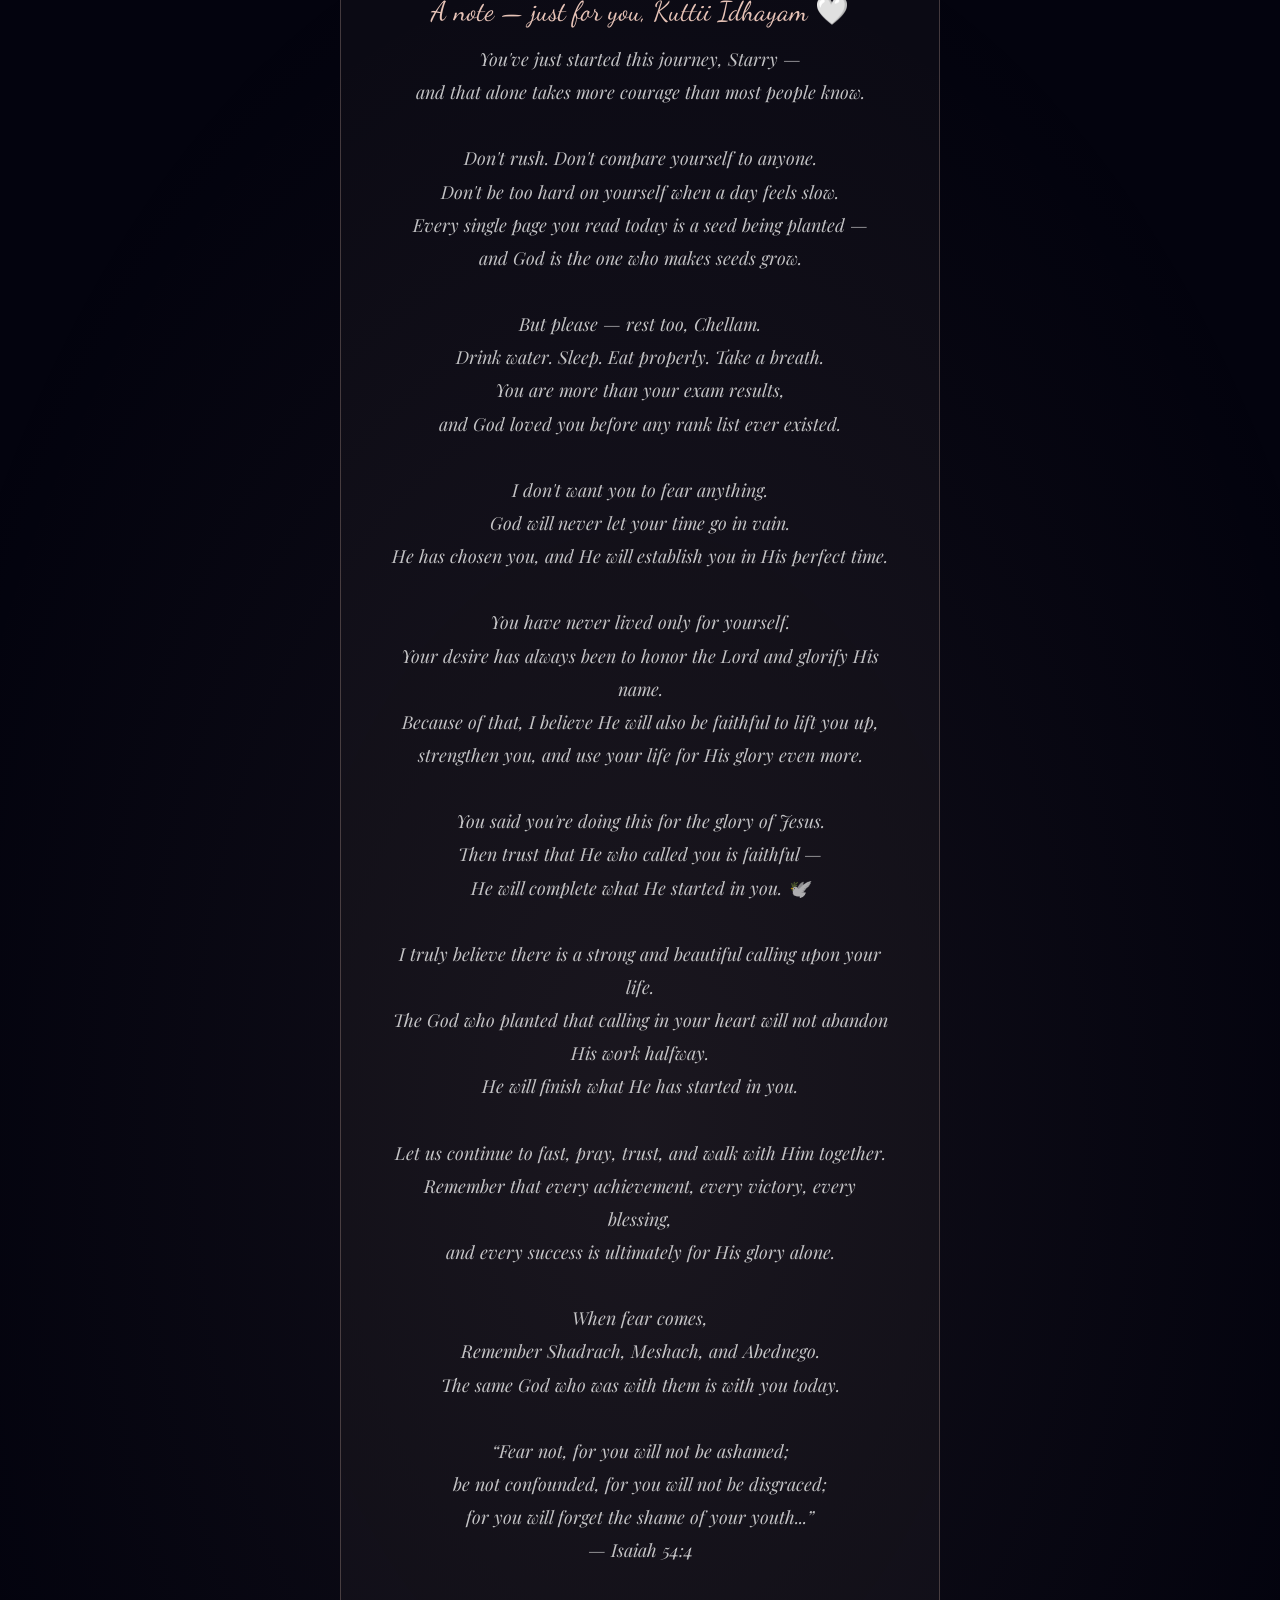
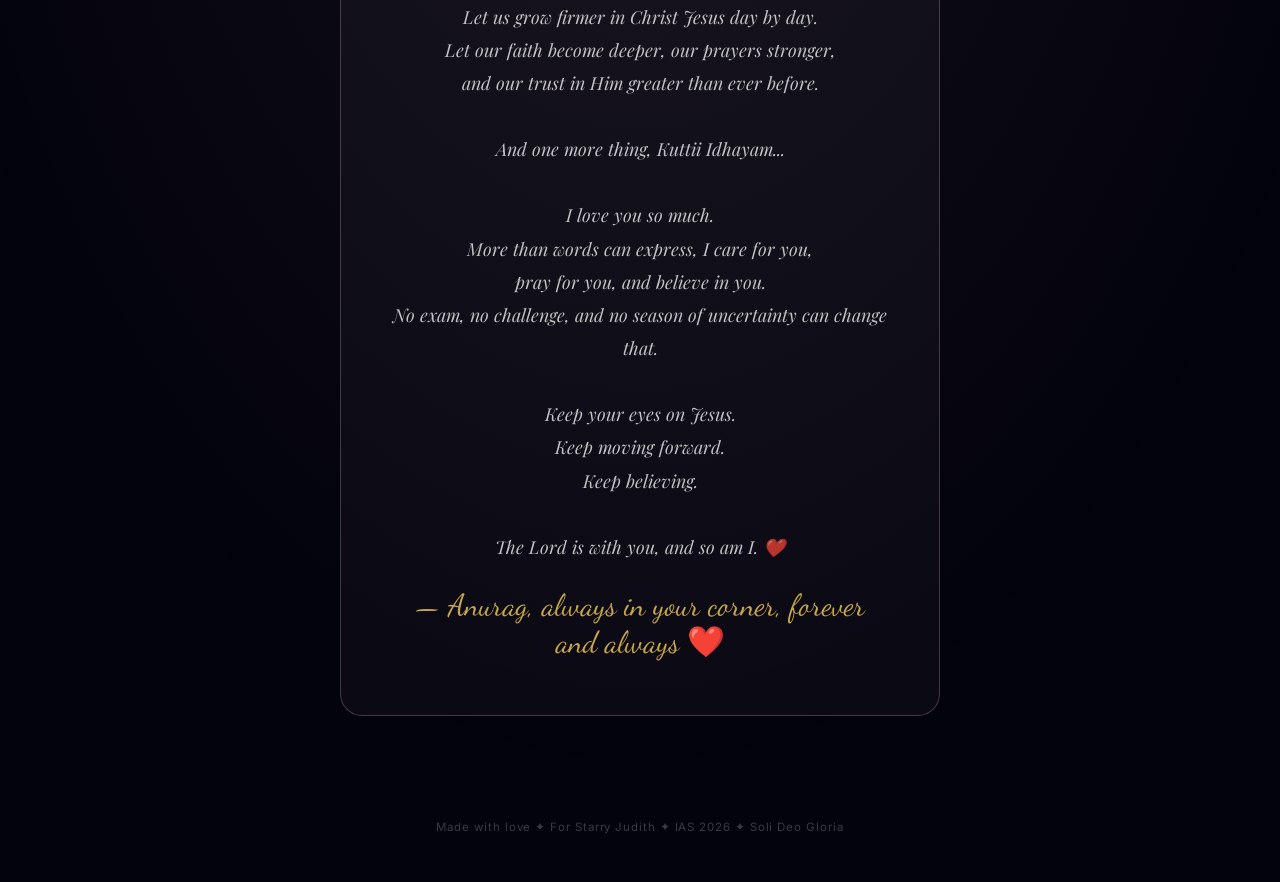
==== commit e071edeb: "Update index.html" ====
--- a/index.html
+++ b/index.html
@@ -3,7 +3,7 @@
 <head>
 <meta charset="UTF-8"/>
 <meta name="viewport" content="width=device-width, initial-scale=1.0, user-scalable=yes"/>
-<title>For Starry Judith 🕊️ | With Music</title>
+<title>For Starry Judith 🕊️ | Autoplay Music</title>
 <link href="https://fonts.googleapis.com/css2?family=Playfair+Display:ital,wght@0,400;0,700;1,400&family=Inter:wght@300;400;500&family=Dancing+Script:wght@600;700&display=swap" rel="stylesheet"/>
 <style>
 *,*::before,*::after{box-sizing:border-box;margin:0;padding:0}
@@ -49,7 +49,6 @@
 .cd-lbl{font-size:.65rem;letter-spacing:.2em;text-transform:uppercase;color:var(--gold);opacity:.8}
 .cd-note{font-family:'Dancing Script',cursive;font-size:clamp(1rem,2.8vw,1.25rem);color:var(--rose);text-align:center;opacity:.85;margin-top:6px}
 
-/* JESUS SECTION with custom images + friendship */
 #jesus-s{text-align:center}
 .jesus-quote{font-family:'Playfair Display',serif;font-style:italic;font-size:clamp(.92rem,2.3vw,1.18rem);color:var(--soft);max-width:520px;line-height:1.75;margin-bottom:44px}
 .jesus-grid{display:grid;grid-template-columns:1fr;gap:30px;max-width:900px;width:100%;margin:0 auto}
@@ -91,55 +90,6 @@
 .bob1{animation:bob 4.5s ease-in-out infinite}
 .bob2{animation:bob 5.2s ease-in-out infinite .7s}
 @keyframes bob{0%,100%{transform:translateY(0)}50%{transform:translateY(-8px)}}
-
-/* floating music button - always visible */
-.music-control {
-  position: fixed;
-  bottom: 24px;
-  right: 24px;
-  z-index: 1000;
-  background: rgba(10, 10, 30, 0.8);
-  backdrop-filter: blur(12px);
-  border-radius: 60px;
-  border: 1px solid var(--gold);
-  box-shadow: 0 4px 20px rgba(0,0,0,0.5), 0 0 12px rgba(201,168,76,0.4);
-  transition: all 0.25s ease;
-  cursor: pointer;
-  display: flex;
-  align-items: center;
-  gap: 8px;
-  padding: 8px 18px 8px 14px;
-  font-family: 'Inter', sans-serif;
-}
-.music-control:hover {
-  transform: scale(1.02);
-  border-color: var(--gold2);
-  background: rgba(20, 20, 45, 0.9);
-}
-.music-icon {
-  font-size: 1.7rem;
-  line-height: 1;
-  filter: drop-shadow(0 0 4px rgba(201,168,76,0.5));
-}
-.music-status {
-  font-size: 0.7rem;
-  letter-spacing: 0.05em;
-  color: var(--gold);
-  font-weight: 500;
-  text-transform: uppercase;
-}
-.playing-pulse {
-  animation: pulseGold 1s ease-in-out infinite alternate;
-}
-@keyframes pulseGold {
-  0% { text-shadow: 0 0 0px rgba(201,168,76,0);}
-  100% { text-shadow: 0 0 6px rgba(201,168,76,0.8);}
-}
-@media (max-width: 550px) {
-  .music-control { padding: 6px 14px 6px 12px; }
-  .music-icon { font-size: 1.4rem; }
-  .music-status { font-size: 0.6rem; }
-}
 </style>
 </head>
 <body>
@@ -153,20 +103,14 @@
 <canvas id="cvs-bg"></canvas>
 <canvas id="cvs-fg"></canvas>
 
-<!-- FLOATING MUSIC BUTTON (visible & functional) -->
-<div id="musicWidget" class="music-control">
-  <span id="musicIcon" class="music-icon">🎵</span>
-  <span id="musicText" class="music-status">Play music</span>
-</div>
-
 <main>
 <section class="s" id="hero">
   <div class="hero-dove float-anim">🕊️</div>
   <p class="for-label float-anim">This page was made with love, for</p>
   <h1 class="hero-name float-anim">Starry Judith</h1>
-  <p class="hero-nick float-anim">my Challam &nbsp;·&nbsp; my Kuttii Idhayam 🤍</p>
+  <p class="hero-nick float-anim">my Chellam &nbsp;·&nbsp; my Kuttii Idhayam 🤍</p>
   <p class="hero-sub float-anim">"She is not just studying for an exam —<br/>she is walking in faith, for the glory of God<br/>and for the glory of Jesus Christ."</p>
-  <p class="scroll-cue">↓ scroll down, Challam ↓</p>
+  <p class="scroll-cue">↓ scroll down, Chellam ↓</p>
 </section>
 
 <section class="s" id="countdown-s">
@@ -184,7 +128,6 @@
   <h2 class="sec-title float-anim">✝️ He Walks With You, Starry ✝️</h2>
   <p class="jesus-quote float-anim">"The same Jesus who calmed the storm, who raised Lazarus — He walks with you, and I walk beside you in prayer and faith, trusting His perfect plan for us."</p>
 
-  <!-- 4:3 PHOTO SPACE for her picture -->
   <div class="her-photo-container float-anim">
     <div class="photo-4x3">
       <img src="starry.jpg" alt="Starry's beautiful face">
@@ -192,7 +135,6 @@
     <p class="photo-caption">✨ My Starry, you are a gift from Heaven ✨</p>
   </div>
 
-  <!-- Custom image gallery -->
   <div class="jesus-grid">
     <div class="custom-img-card float-anim bob1">
       <img src="jesus_walk.jpg" alt="Jesus Loves You">
@@ -204,9 +146,8 @@
     </div>
   </div>
 
-  <!-- DEVOTED FRIENDSHIP CARD -->
   <div class="friendship-card float-anim">
-    <p>🌙 My dearest Challam, my Kuttii Idhayam — I love you. You are my closest friend, my greatest joy after Jesus, and you became the one i think of first when I wake and last when I sleep after Jesus.</p>
+    <p>🌙 My dearest Chellam, my Kuttii Idhayam — I love you. You are my closest friend, my greatest joy after Jesus, and you became the one i think of first when I wake and last when I sleep after Jesus.</p>
     <p>I don't know what the future holds — only the Lord does. But if He wills, I would walk every path with you. For now, I am simply yours: your supporter, your encourager, the one who believes in your calling more than anyone. Whether as friends today or something more tomorrow, I will always love you — purely, patiently, and with all my heart.</p>
     <p>You are studying for His glory, Which I am very proud of you And I am praying for you, fasting for you, and dreaming with you And always with you — trusting that His plan is greater than anything we can imagine. 🤍</p>
     <div class="friendship-signature">— Anurag </div>
@@ -224,7 +165,6 @@
       <div class="v-nav"><button class="v-btn" onclick="prevV()">← Prev</button><button class="v-btn" onclick="nextV()">Next →</button></div>
     </div>
   </div>
-  <!-- Highlighted Isaiah 41:10-13 -->
   <div style="margin-top: 30px; max-width: 600px; background: rgba(201,168,76,0.1); border-left: 4px solid var(--gold); padding: 20px; border-radius: 16px;">
     <p style="font-family: 'Playfair Display', serif; font-style: italic; font-size: 1rem; line-height: 1.7;">
       <strong>✨ Specially for you, Starry ✨</strong><br><br>
@@ -237,86 +177,68 @@
 <section class="s" id="love-s">
   <div class="love-card float-anim">
     <p class="love-from">A note — just for you, Kuttii Idhayam 🤍</p>
-
     <p class="love-txt">
       You've just started this journey, Starry —<br/>
       and that alone takes more courage than most people know.<br/><br/>
-
       Don't rush. Don't compare yourself to anyone.<br/>
       Don't be too hard on yourself when a day feels slow.<br/>
       Every single page you read today is a seed being planted —<br/>
       and God is the one who makes seeds grow.<br/><br/>
-
-      But please — rest too, Challam.<br/>
+      But please — rest too, Chellam.<br/>
       Drink water. Sleep. Eat properly. Take a breath.<br/>
       You are more than your exam results,<br/>
       and God loved you before any rank list ever existed.<br/><br/>
-
       I don't want you to fear anything.<br/>
       God will never let your time go in vain.<br/>
       He has chosen you, and He will establish you in His perfect time.<br/><br/>
-
       You have never lived only for yourself.<br/>
       Your desire has always been to honor the Lord and glorify His name.<br/>
       Because of that, I believe He will also be faithful to lift you up,<br/>
       strengthen you, and use your life for His glory even more.<br/><br/>
-
       You said you're doing this for the glory of Jesus.<br/>
       Then trust that He who called you is faithful —<br/>
       He will complete what He started in you. 🕊️<br/><br/>
-
       I truly believe there is a strong and beautiful calling upon your life.<br/>
       The God who planted that calling in your heart will not abandon His work halfway.<br/>
       He will finish what He has started in you.<br/><br/>
-
       Let us continue to fast, pray, trust, and walk with Him together.<br/>
       Remember that every achievement, every victory, every blessing,<br/>
       and every success is ultimately for His glory alone.<br/><br/>
-
-      When fear comes, remember Job.<br/>
+      When fear comes,<br/>
       Remember Shadrach, Meshach, and Abednego.<br/>
       The same God who was with them is with you today.<br/><br/>
-
       <span class="verse">
         “Fear not, for you will not be ashamed;<br/>
         be not confounded, for you will not be disgraced;<br/>
         for you will forget the shame of your youth...”<br/>
         — Isaiah 54:4
       </span><br/><br/>
-
       Let us grow firmer in Christ Jesus day by day.<br/>
       Let our faith become deeper, our prayers stronger,<br/>
       and our trust in Him greater than ever before.<br/><br/>
-
       And one more thing, Kuttii Idhayam...<br/><br/>
-
       I love you so much.<br/>
       More than words can express, I care for you,<br/>
       pray for you, and believe in you.<br/>
       No exam, no challenge, and no season of uncertainty can change that.<br/><br/>
-
       Keep your eyes on Jesus.<br/>
       Keep moving forward.<br/>
       Keep believing.<br/><br/>
-
       The Lord is with you, and so am I. ❤️
     </p>
-
-    <p class="love-sign">
-      — Anurag, always in your corner, forever and always ❤️
-    </p>
+    <p class="love-sign">— Anurag, always in your corner, forever and always ❤️</p>
   </div>
 </section>
 </main>
 <footer>Made with love ✦ For Starry Judith ✦ IAS 2026 ✦ Soli Deo Gloria</footer>
 
+<!-- AUDIO: fixed file name and autoplay logic (no visible button) -->
 <audio id="bgSong" loop preload="auto">
   <source src="iwannabeyours.mp3" type="audio/mpeg">
-  Your browser does not support audio.
 </audio>
 
 <script>
-// ========== CANVAS & PARTICLE SYSTEM (unchanged, fully preserved) ==========
+// ========== CANVAS & PARTICLE SYSTEM ==========
 const bgCvs = document.getElementById('cvs-bg');
 const bgCtx = bgCvs.getContext('2d');
 const fgCvs = document.getElementById('cvs-fg');
@@ -379,103 +301,30 @@
 window.prevV=()=>{ verseIdx=(verseIdx-1+verses.length)%verses.length; showVerse(verseIdx); };
 showVerse(verseIdx);
 
-// ========== FIXED AUDIO: ROBUST PLAYER WITH BUTTON & FALLBACK ==========
-const audio = document.getElementById('bgSong');
-audio.volume = 0.45;
-audio.loop = true;
-let isPlaying = false;
-let audioFailed = false;
-
-const musicIconSpan = document.getElementById('musicIcon');
-const musicTextSpan = document.getElementById('musicText');
-
-function updateMusicUI() {
-  if (audioFailed) {
-    musicIconSpan.innerHTML = '⚠️';
-    musicTextSpan.innerHTML = 'Missing file';
-    musicTextSpan.classList.remove('playing-pulse');
-    return;
-  }
-  if (isPlaying) {
-    musicIconSpan.innerHTML = '🎶';
-    musicTextSpan.innerHTML = 'Playing ♪';
-    musicTextSpan.classList.add('playing-pulse');
-  } else {
-    musicIconSpan.innerHTML = '🎵';
-    musicTextSpan.innerHTML = 'Play music';
-    musicTextSpan.classList.remove('playing-pulse');
-  }
+// ========== AUTOPLAY MUSIC - NO BUTTON, JUST WORKS ==========
+const audioEl = document.getElementById('bgSong');
+audioEl.volume = 0.45;
+audioEl.loop = true;
+
+// Attempt autoplay immediately
+let autoplayFailed = false;
+audioEl.play().catch(() => {
+  autoplayFailed = true;
+});
+
+// If autoplay was blocked, start music on the very first user interaction (tap/click anywhere)
+if (autoplayFailed) {
+  const startMusic = () => {
+    audioEl.play().catch(e => console.warn("Still couldn't play:", e));
+    // Remove listeners after first interaction
+    document.body.removeEventListener('click', startMusic);
+    document.body.removeEventListener('touchstart', startMusic);
+  };
+  document.body.addEventListener('click', startMusic);
+  document.body.addEventListener('touchstart', startMusic);
 }
 
-function playAudio() {
-  if (audioFailed) return;
-  audio.play().then(() => {
-    isPlaying = true;
-    updateMusicUI();
-  }).catch(err => {
-    console.warn("Play failed:", err);
-    isPlaying = false;
-    updateMusicUI();
-  });
-}
-
-function pauseAudio() {
-  audio.pause();
-  isPlaying = false;
-  updateMusicUI();
-}
-
-function togglePlay() {
-  if (audioFailed) {
-    alert("Audio file not found. Please make sure 'iwannabeyours.mp3' is in the same folder.");
-    return;
-  }
-  if (isPlaying) {
-    pauseAudio();
-  } else {
-    playAudio();
-  }
-}
-
-// Detect if audio file is loadable
-audio.addEventListener('canplaythrough', () => {
-  audioFailed = false;
-  updateMusicUI();
-});
-audio.addEventListener('error', (e) => {
-  console.error("Audio error – missing or corrupt file", e);
-  audioFailed = true;
-  updateMusicUI();
-});
-
-// Manual button click
-const widgetBtn = document.getElementById('musicWidget');
-widgetBtn.addEventListener('click', (e) => {
-  e.stopPropagation();
-  togglePlay();
-});
-
-// Attempt autoplay (often blocked)
-playAudio();
-
-// Global fallback: on any user interaction (click/touch anywhere) try to play if not playing
-function globalResumeHandler() {
-  if (!isPlaying && !audioFailed) {
-    playAudio();
-  }
-  // remove after first interaction to avoid overhead
-  document.body.removeEventListener('click', globalResumeHandler);
-  document.body.removeEventListener('touchstart', globalResumeHandler);
-}
-document.body.addEventListener('click', globalResumeHandler);
-document.body.addEventListener('touchstart', globalResumeHandler);
-
-// Sync UI if audio state changes externally
-audio.addEventListener('play', () => { isPlaying = true; updateMusicUI(); });
-audio.addEventListener('pause', () => { isPlaying = false; updateMusicUI(); });
-updateMusicUI();
-
-// scroll animations (preserved)
+// scroll animations
 document.querySelectorAll('#hero .float-anim').forEach((el,i)=>setTimeout(()=>el.classList.add('show'),180+i*140));
 const obs=new IntersectionObserver(entries=>entries.forEach(e=>{ if(e.isIntersecting) e.target.classList.add('show'); }),{threshold:0.1});
 document.querySelectorAll('.s:not(#hero) .float-anim').forEach(el=>obs.observe(el));
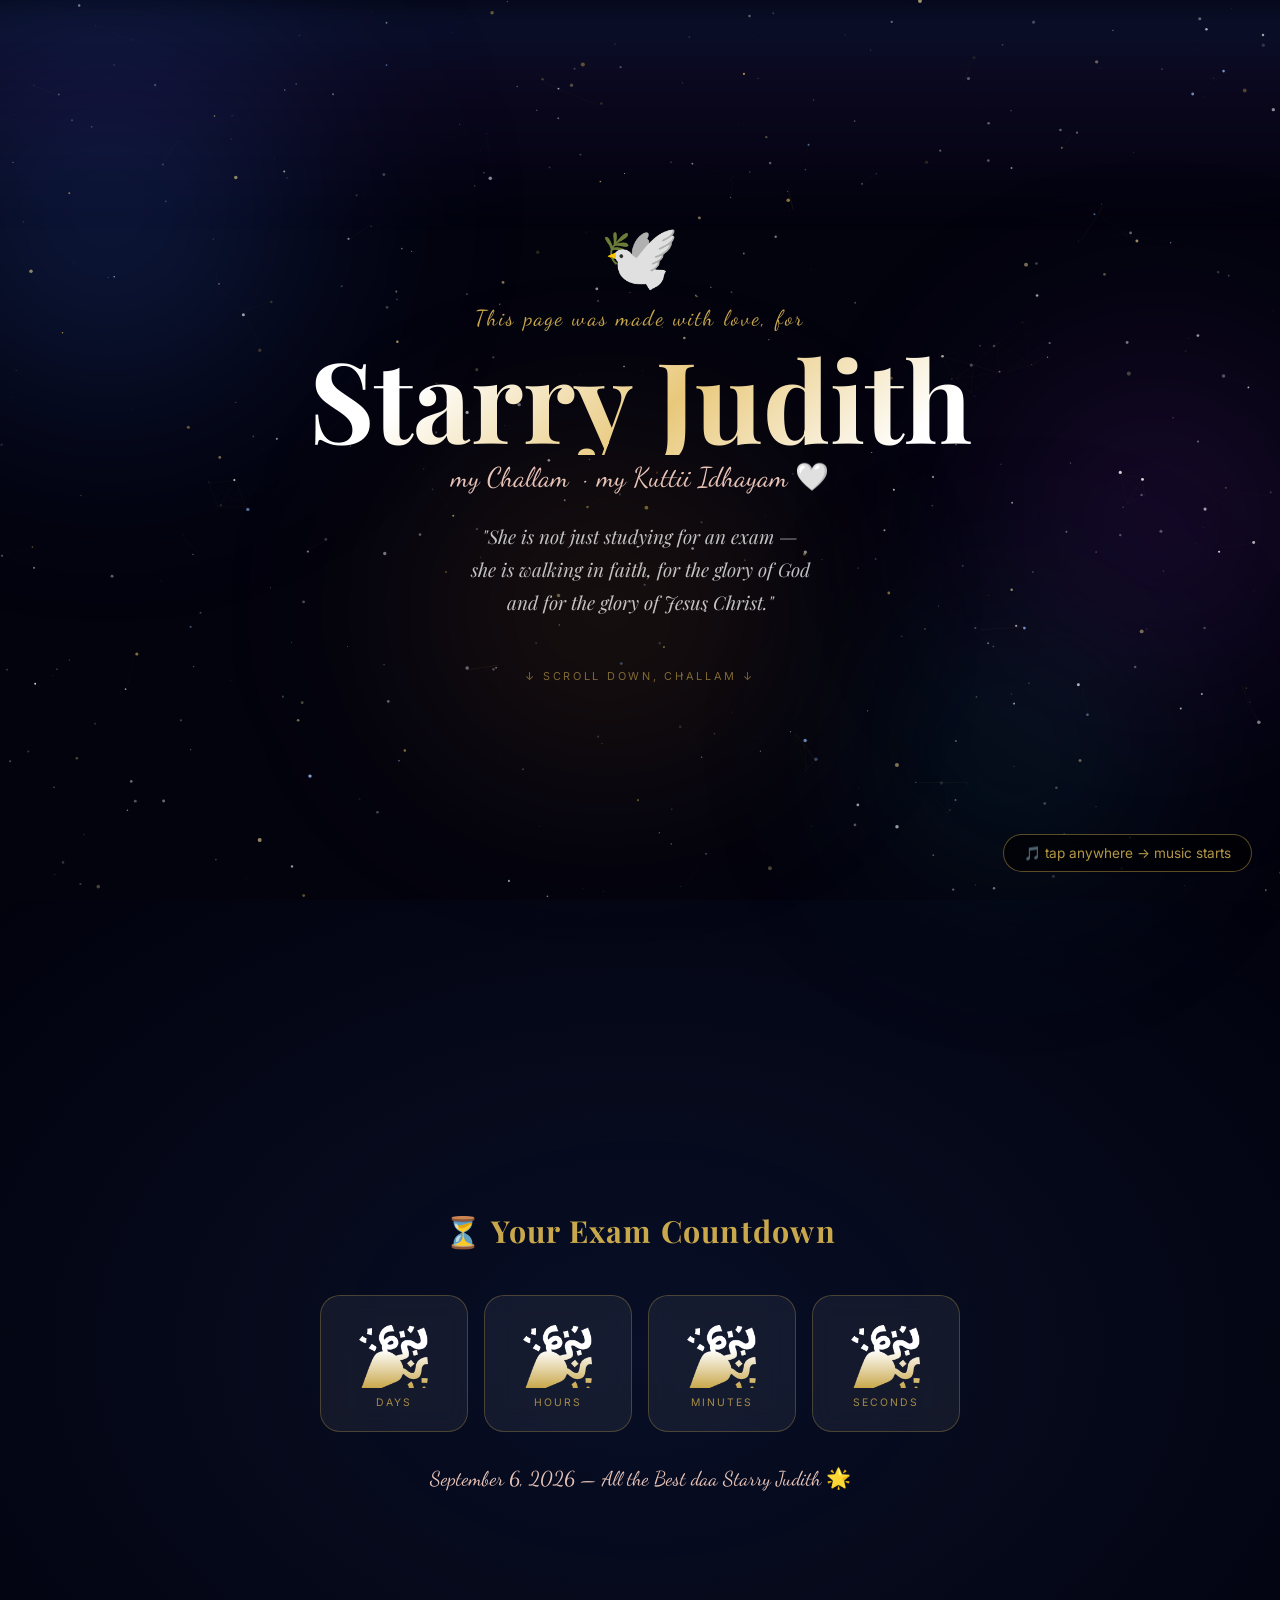
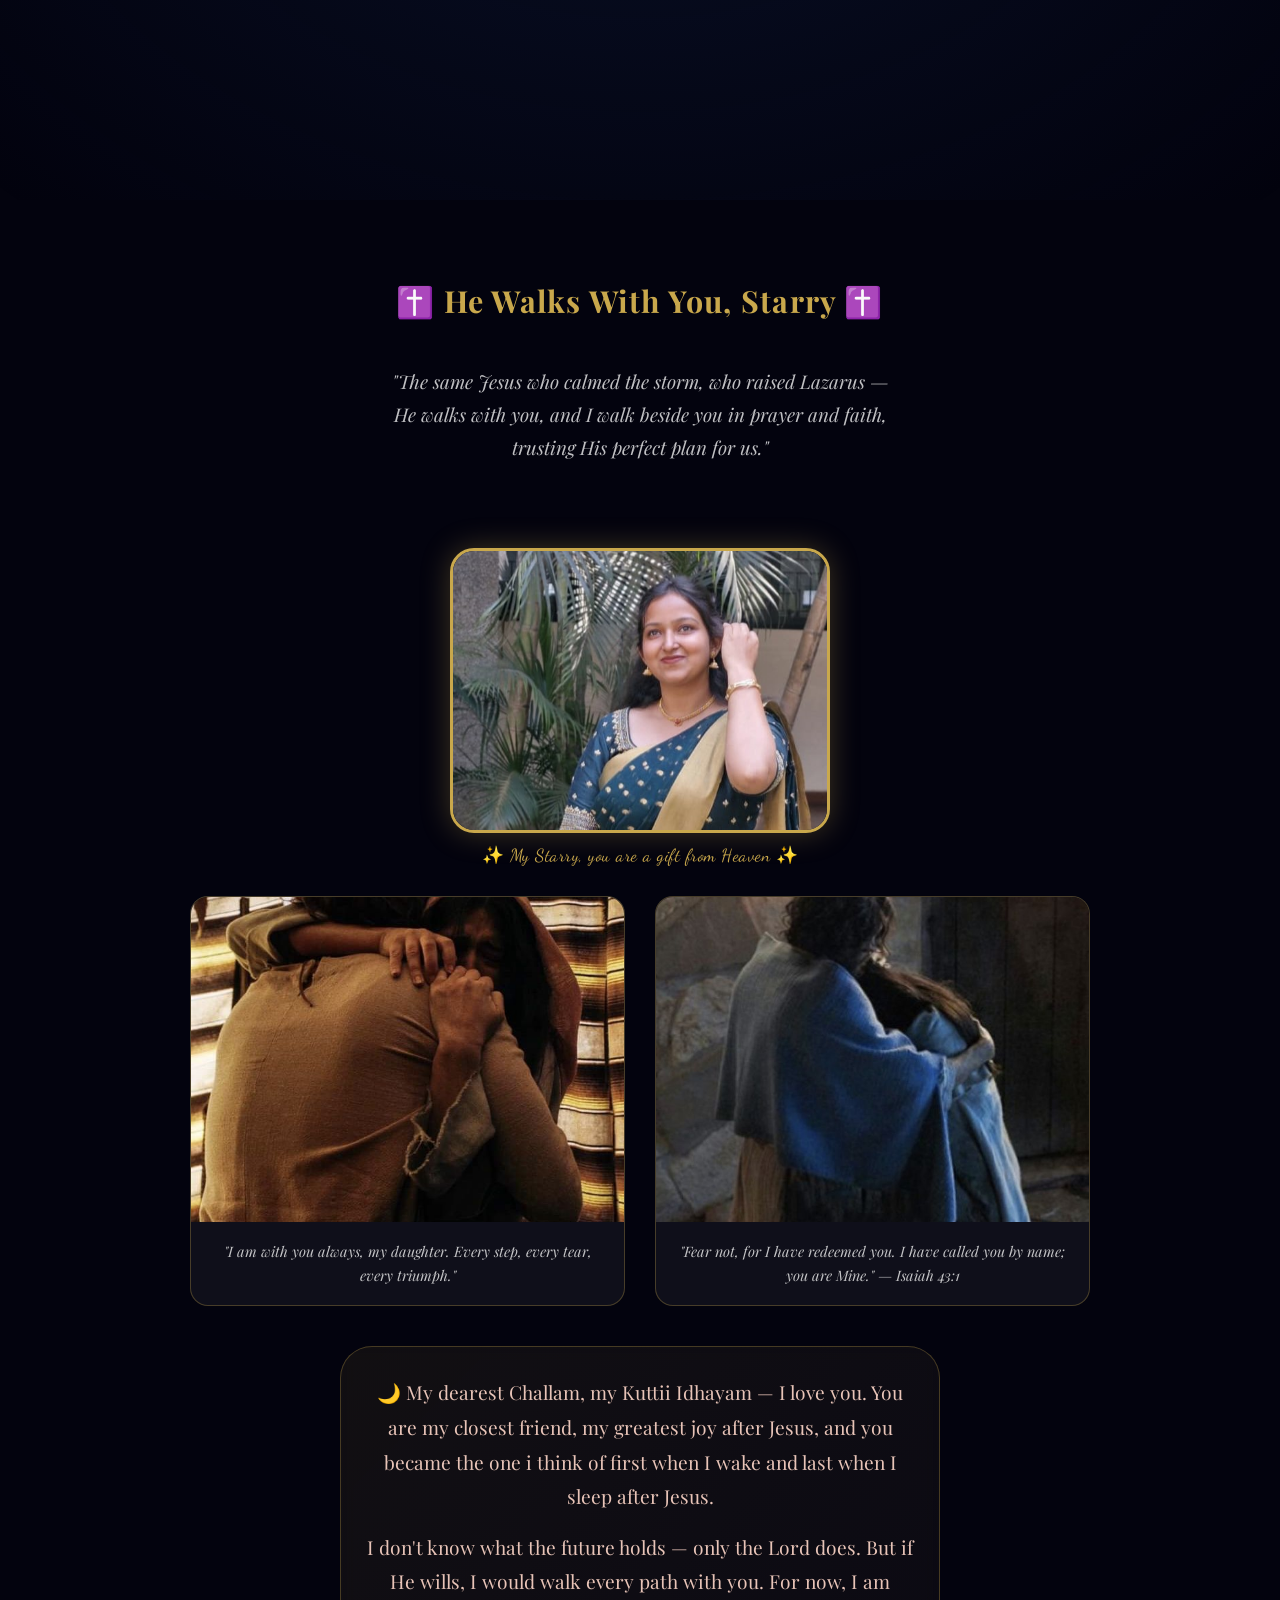
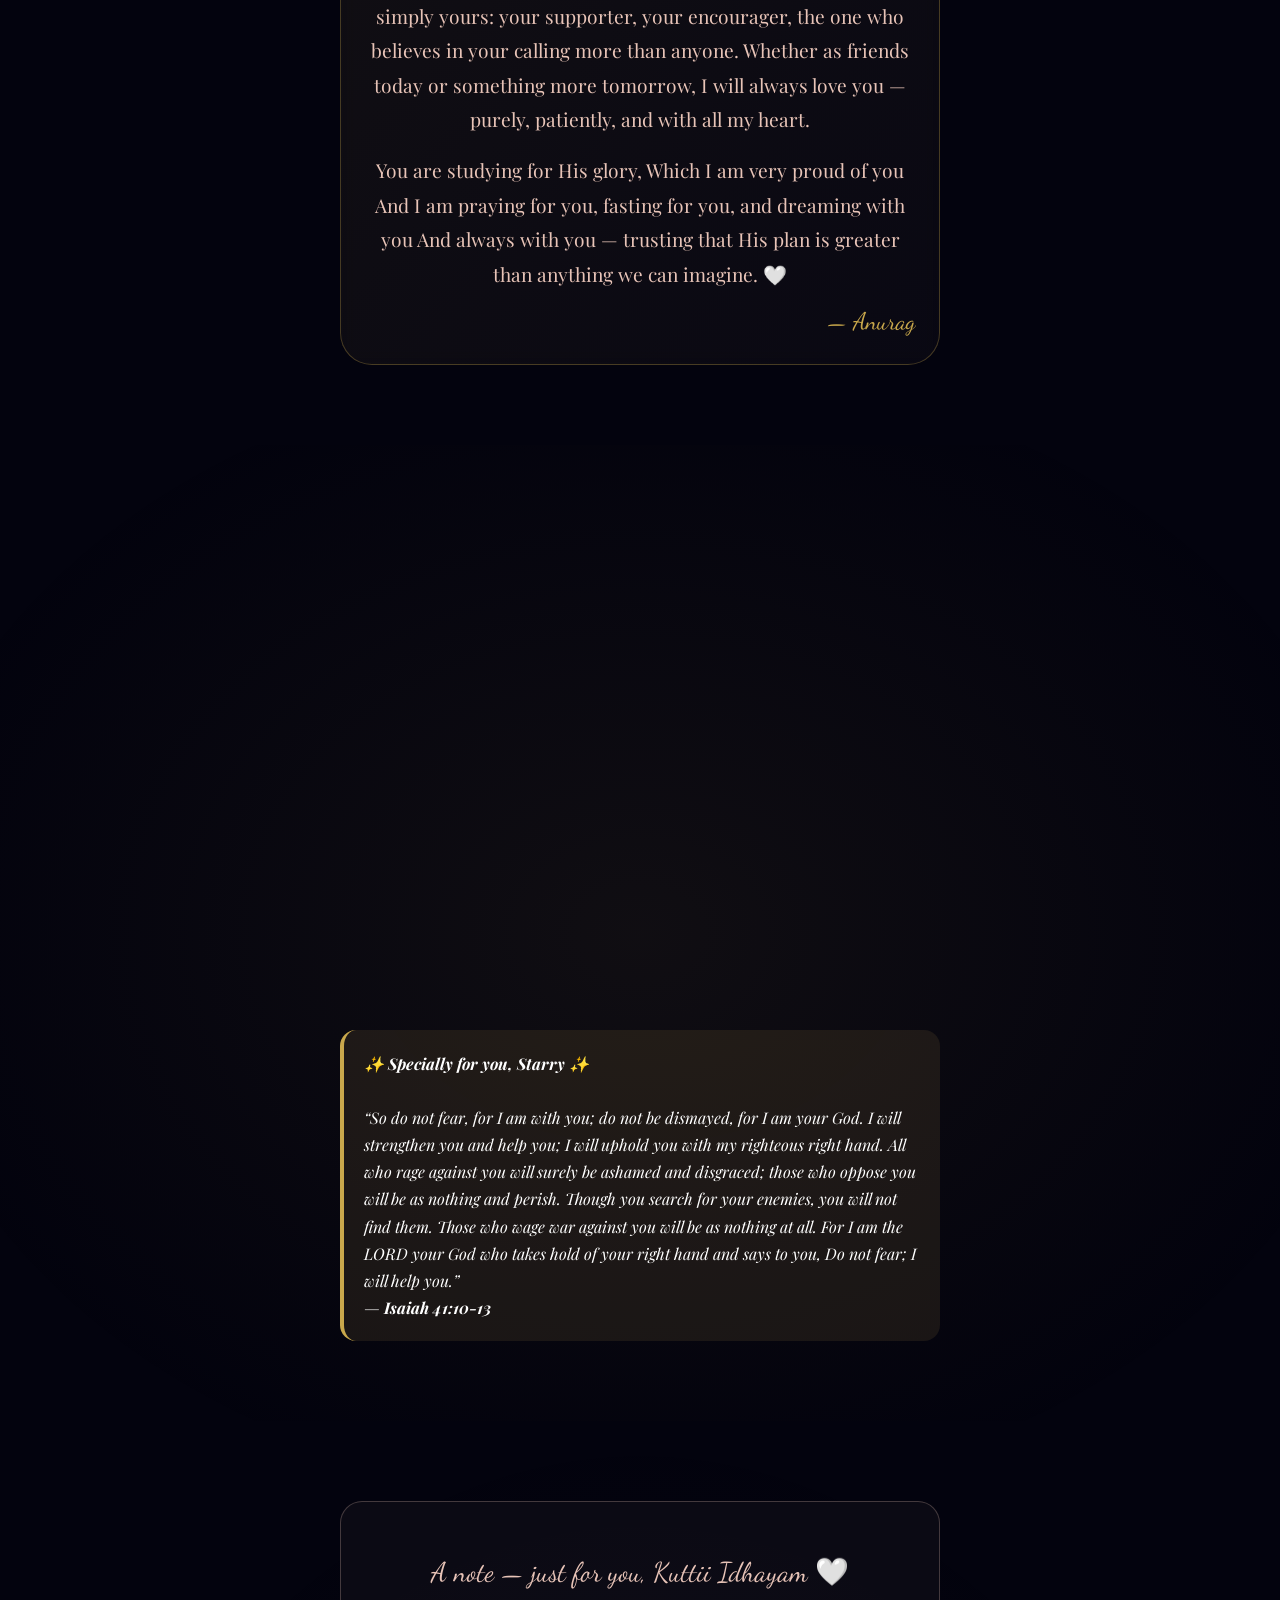
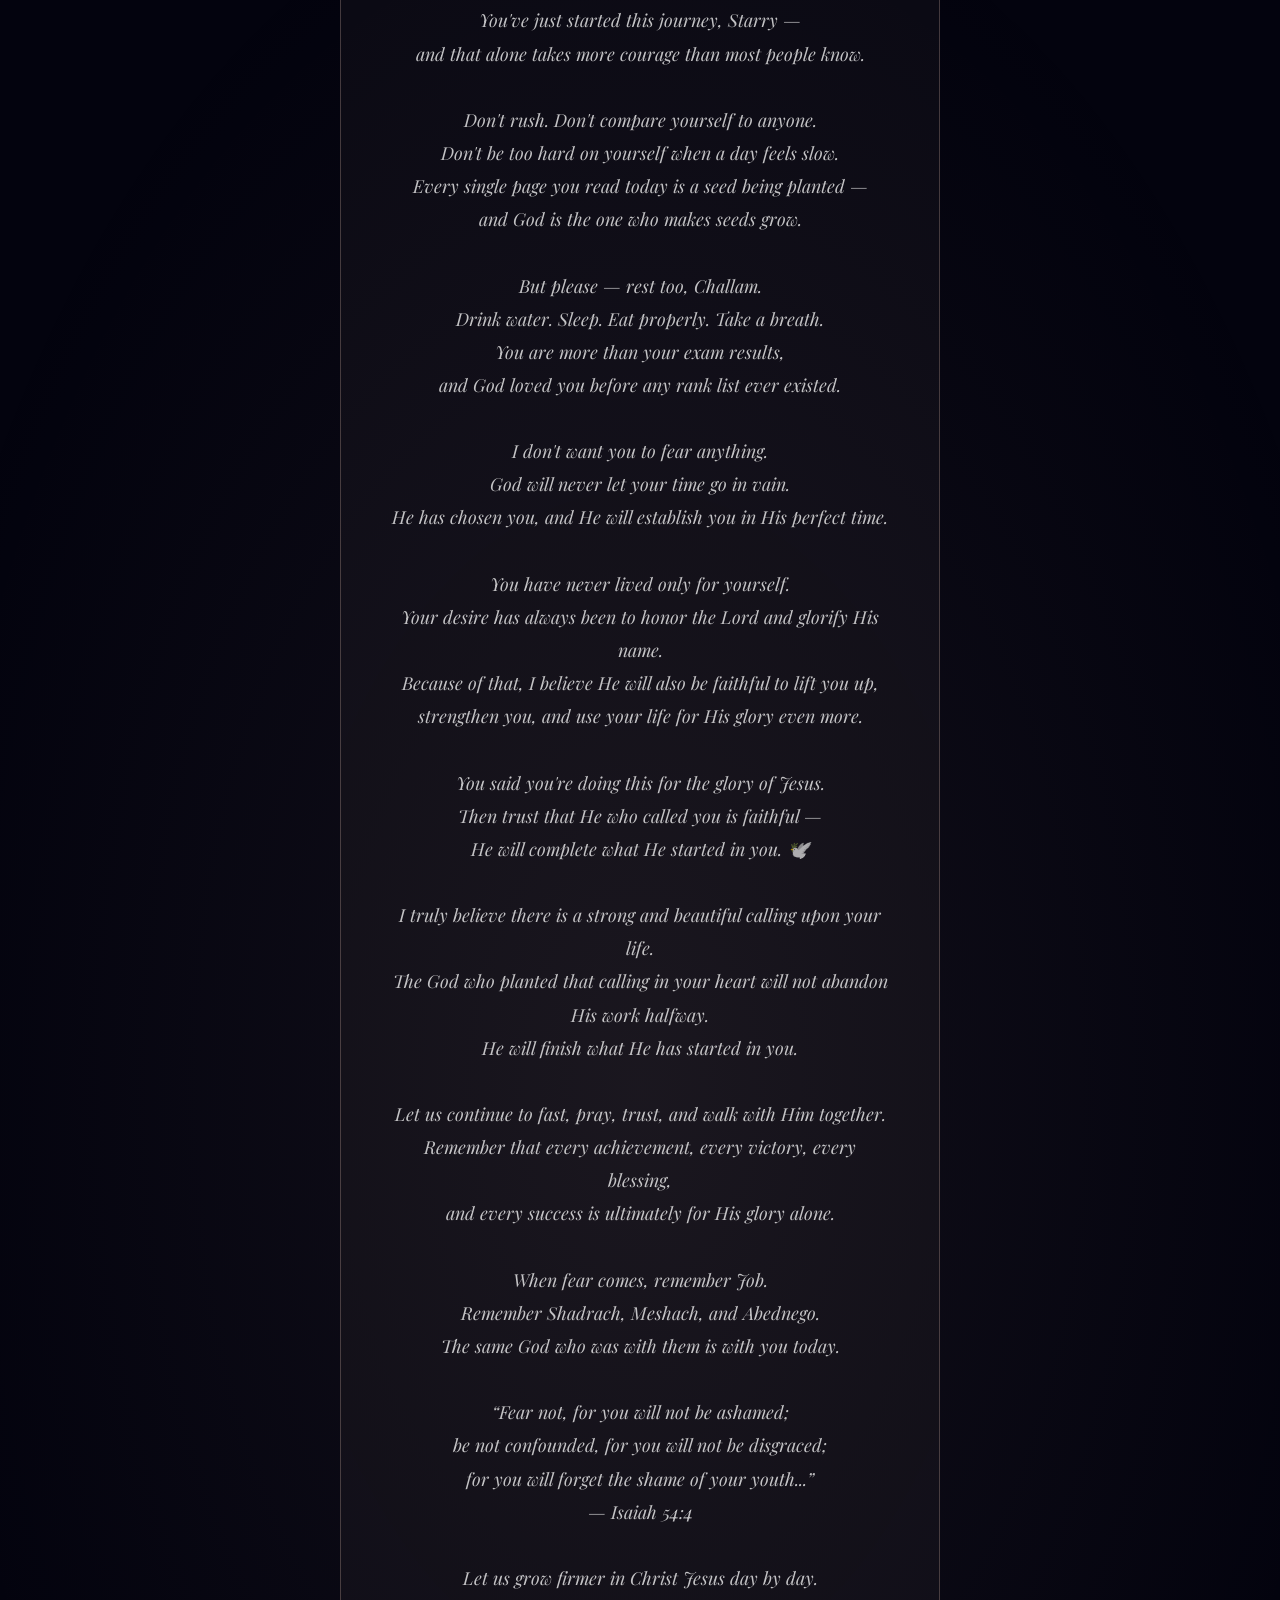
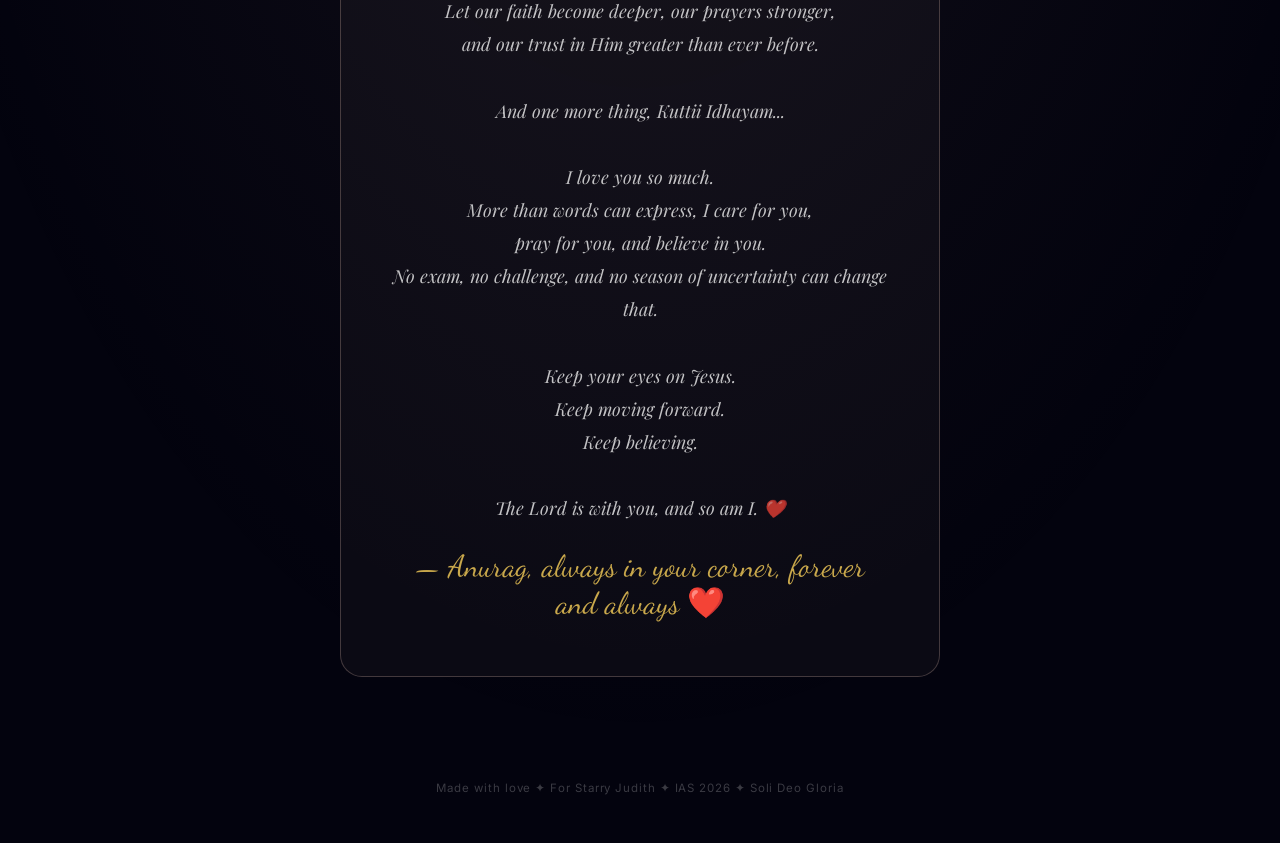
==== commit e93f307f: "Update index.html" ====
--- a/index.html
+++ b/index.html
@@ -3,7 +3,7 @@
 <head>
 <meta charset="UTF-8"/>
 <meta name="viewport" content="width=device-width, initial-scale=1.0, user-scalable=yes"/>
-<title>For Starry Judith 🕊️ | Autoplay Music</title>
+<title>For Starry Judith 🕊️ | Tap to play music</title>
 <link href="https://fonts.googleapis.com/css2?family=Playfair+Display:ital,wght@0,400;0,700;1,400&family=Inter:wght@300;400;500&family=Dancing+Script:wght@600;700&display=swap" rel="stylesheet"/>
 <style>
 *,*::before,*::after{box-sizing:border-box;margin:0;padding:0}
@@ -90,6 +90,32 @@
 .bob1{animation:bob 4.5s ease-in-out infinite}
 .bob2{animation:bob 5.2s ease-in-out infinite .7s}
 @keyframes bob{0%,100%{transform:translateY(0)}50%{transform:translateY(-8px)}}
+
+/* subtle hint (appears only if music not started) */
+#music-hint {
+  position: fixed;
+  bottom: 28px;
+  right: 28px;
+  background: rgba(0,0,0,0.65);
+  backdrop-filter: blur(12px);
+  border-radius: 60px;
+  padding: 10px 20px;
+  font-size: 0.85rem;
+  font-family: 'Inter', sans-serif;
+  color: var(--gold);
+  border: 1px solid rgba(201,168,76,0.5);
+  z-index: 1000;
+  pointer-events: none;
+  white-space: nowrap;
+  opacity: 0;
+  transition: opacity 0.4s ease;
+}
+#music-hint.show {
+  opacity: 0.9;
+}
+@media (max-width: 550px) {
+  #music-hint { font-size: 0.7rem; padding: 6px 14px; bottom: 18px; right: 18px; white-space: nowrap; }
+}
 </style>
 </head>
 <body>
@@ -103,14 +129,16 @@
 <canvas id="cvs-bg"></canvas>
 <canvas id="cvs-fg"></canvas>
 
+<div id="music-hint">🎵 tap anywhere → music starts</div>
+
 <main>
 <section class="s" id="hero">
   <div class="hero-dove float-anim">🕊️</div>
   <p class="for-label float-anim">This page was made with love, for</p>
   <h1 class="hero-name float-anim">Starry Judith</h1>
-  <p class="hero-nick float-anim">my Chellam &nbsp;·&nbsp; my Kuttii Idhayam 🤍</p>
+  <p class="hero-nick float-anim">my Challam &nbsp;·&nbsp; my Kuttii Idhayam 🤍</p>
   <p class="hero-sub float-anim">"She is not just studying for an exam —<br/>she is walking in faith, for the glory of God<br/>and for the glory of Jesus Christ."</p>
-  <p class="scroll-cue">↓ scroll down, Chellam ↓</p>
+  <p class="scroll-cue">↓ scroll down, Challam ↓</p>
 </section>
 
 <section class="s" id="countdown-s">
@@ -147,7 +175,7 @@
   </div>
 
   <div class="friendship-card float-anim">
-    <p>🌙 My dearest Chellam, my Kuttii Idhayam — I love you. You are my closest friend, my greatest joy after Jesus, and you became the one i think of first when I wake and last when I sleep after Jesus.</p>
+    <p>🌙 My dearest Challam, my Kuttii Idhayam — I love you. You are my closest friend, my greatest joy after Jesus, and you became the one i think of first when I wake and last when I sleep after Jesus.</p>
     <p>I don't know what the future holds — only the Lord does. But if He wills, I would walk every path with you. For now, I am simply yours: your supporter, your encourager, the one who believes in your calling more than anyone. Whether as friends today or something more tomorrow, I will always love you — purely, patiently, and with all my heart.</p>
     <p>You are studying for His glory, Which I am very proud of you And I am praying for you, fasting for you, and dreaming with you And always with you — trusting that His plan is greater than anything we can imagine. 🤍</p>
     <div class="friendship-signature">— Anurag </div>
@@ -184,7 +212,7 @@
       Don't be too hard on yourself when a day feels slow.<br/>
       Every single page you read today is a seed being planted —<br/>
       and God is the one who makes seeds grow.<br/><br/>
-      But please — rest too, Chellam.<br/>
+      But please — rest too, Challam.<br/>
       Drink water. Sleep. Eat properly. Take a breath.<br/>
       You are more than your exam results,<br/>
       and God loved you before any rank list ever existed.<br/><br/>
@@ -204,7 +232,7 @@
       Let us continue to fast, pray, trust, and walk with Him together.<br/>
       Remember that every achievement, every victory, every blessing,<br/>
       and every success is ultimately for His glory alone.<br/><br/>
-      When fear comes,<br/>
+      When fear comes, remember Job.<br/>
       Remember Shadrach, Meshach, and Abednego.<br/>
       The same God who was with them is with you today.<br/><br/>
       <span class="verse">
@@ -232,13 +260,12 @@
 </main>
 <footer>Made with love ✦ For Starry Judith ✦ IAS 2026 ✦ Soli Deo Gloria</footer>
 
-<!-- AUDIO: fixed file name and autoplay logic (no visible button) -->
 <audio id="bgSong" loop preload="auto">
   <source src="iwannabeyours.mp3" type="audio/mpeg">
 </audio>
 
 <script>
-// ========== CANVAS & PARTICLE SYSTEM ==========
+// ========== FULL CANVAS & PARTICLE SYSTEM (unchanged) ==========
 const bgCvs = document.getElementById('cvs-bg');
 const bgCtx = bgCvs.getContext('2d');
 const fgCvs = document.getElementById('cvs-fg');
@@ -276,7 +303,7 @@
 function drawFg(t){ fgCtx.clearRect(0,0,W,H); for(let i=0;i<particles.length;i++) for(let j=i+1;j<particles.length;j++){ const p=particles[i], q=particles[j]; const dx=p.x-q.x, dy=p.y-q.y, d=Math.sqrt(dx*dx+dy*dy); if(d<80){ fgCtx.beginPath(); fgCtx.moveTo(p.x,p.y); fgCtx.lineTo(q.x,q.y); fgCtx.strokeStyle=`rgba(201,168,76,${(1-d/80)*0.1})`; fgCtx.lineWidth=0.6; fgCtx.stroke(); } } particles.forEach(p=>{ p.update(t*0.001); p.draw(); }); for(let i=sparks.length-1;i>=0;i--){ const s=sparks[i]; s.x+=s.vx; s.y+=s.vy; s.vx*=0.91; s.vy*=0.91; s.a-=0.026; if(s.a<=0){ sparks.splice(i,1); continue; } fgCtx.beginPath(); fgCtx.arc(s.x,s.y,s.r*s.a,0,Math.PI*2); fgCtx.fillStyle=`rgba(${s.col},${s.a})`; fgCtx.fill(); } if(mouse.x>0&&mouse.x<W&&mouse.y>0&&mouse.y<H){ const grad=fgCtx.createRadialGradient(mouse.x,mouse.y,0,mouse.x,mouse.y,80); grad.addColorStop(0,'rgba(201,168,76,0.07)'); grad.addColorStop(1,'rgba(201,168,76,0)'); fgCtx.beginPath(); fgCtx.arc(mouse.x,mouse.y,80,0,Math.PI*2); fgCtx.fillStyle=grad; fgCtx.fill(); } requestAnimationFrame(drawFg); }
 requestAnimationFrame(drawFg);
 
-// Countdown (IST)
+// Countdown
 function tick(){ const target=new Date('2026-09-06T09:00:00+05:30'); const diff=target-new Date(); if(diff<=0){ ['d','h','m','sec'].forEach(id=>document.getElementById(id).textContent='🎉'); return; } const tot=Math.floor(diff/1000); document.getElementById('d').textContent=String(Math.floor(tot/86400)).padStart(2,'0'); document.getElementById('h').textContent=String(Math.floor((tot%86400)/3600)).padStart(2,'0'); document.getElementById('m').textContent=String(Math.floor((tot%3600)/60)).padStart(2,'0'); document.getElementById('sec').textContent=String(tot%60).padStart(2,'0'); }
 tick(); setInterval(tick,1000);
 
@@ -301,30 +328,41 @@
 window.prevV=()=>{ verseIdx=(verseIdx-1+verses.length)%verses.length; showVerse(verseIdx); };
 showVerse(verseIdx);
 
-// ========== AUTOPLAY MUSIC - NO BUTTON, JUST WORKS ==========
+// ========== RELIABLE MUSIC START ON FIRST TAP/CLICK ==========
 const audioEl = document.getElementById('bgSong');
+const hintEl = document.getElementById('music-hint');
 audioEl.volume = 0.45;
 audioEl.loop = true;
 
-// Attempt autoplay immediately
-let autoplayFailed = false;
-audioEl.play().catch(() => {
-  autoplayFailed = true;
-});
-
-// If autoplay was blocked, start music on the very first user interaction (tap/click anywhere)
-if (autoplayFailed) {
-  const startMusic = () => {
-    audioEl.play().catch(e => console.warn("Still couldn't play:", e));
-    // Remove listeners after first interaction
-    document.body.removeEventListener('click', startMusic);
-    document.body.removeEventListener('touchstart', startMusic);
-  };
-  document.body.addEventListener('click', startMusic);
-  document.body.addEventListener('touchstart', startMusic);
+let musicStarted = false;
+
+// Show the hint (so the user knows what to do)
+hintEl.classList.add('show');
+
+function startMusicOnInteraction() {
+  if (musicStarted) return;
+  musicStarted = true;
+  audioEl.play()
+    .then(() => {
+      // hide hint after music starts
+      hintEl.classList.remove('show');
+    })
+    .catch(err => {
+      console.warn('Playback failed:', err);
+      // If file missing, change hint text
+      hintEl.innerHTML = '⚠️ Audio file missing? Rename to iwannabeyours.mp3';
+      hintEl.classList.add('show');
+    });
 }
 
-// scroll animations
+// Listen for any user touch or click on the whole page
+window.addEventListener('click', startMusicOnInteraction);
+window.addEventListener('touchstart', startMusicOnInteraction);
+
+// Also try an immediate autoplay – it will be blocked, but that's fine.
+audioEl.play().catch(() => {});
+
+// Scroll animations
 document.querySelectorAll('#hero .float-anim').forEach((el,i)=>setTimeout(()=>el.classList.add('show'),180+i*140));
 const obs=new IntersectionObserver(entries=>entries.forEach(e=>{ if(e.isIntersecting) e.target.classList.add('show'); }),{threshold:0.1});
 document.querySelectorAll('.s:not(#hero) .float-anim').forEach(el=>obs.observe(el));
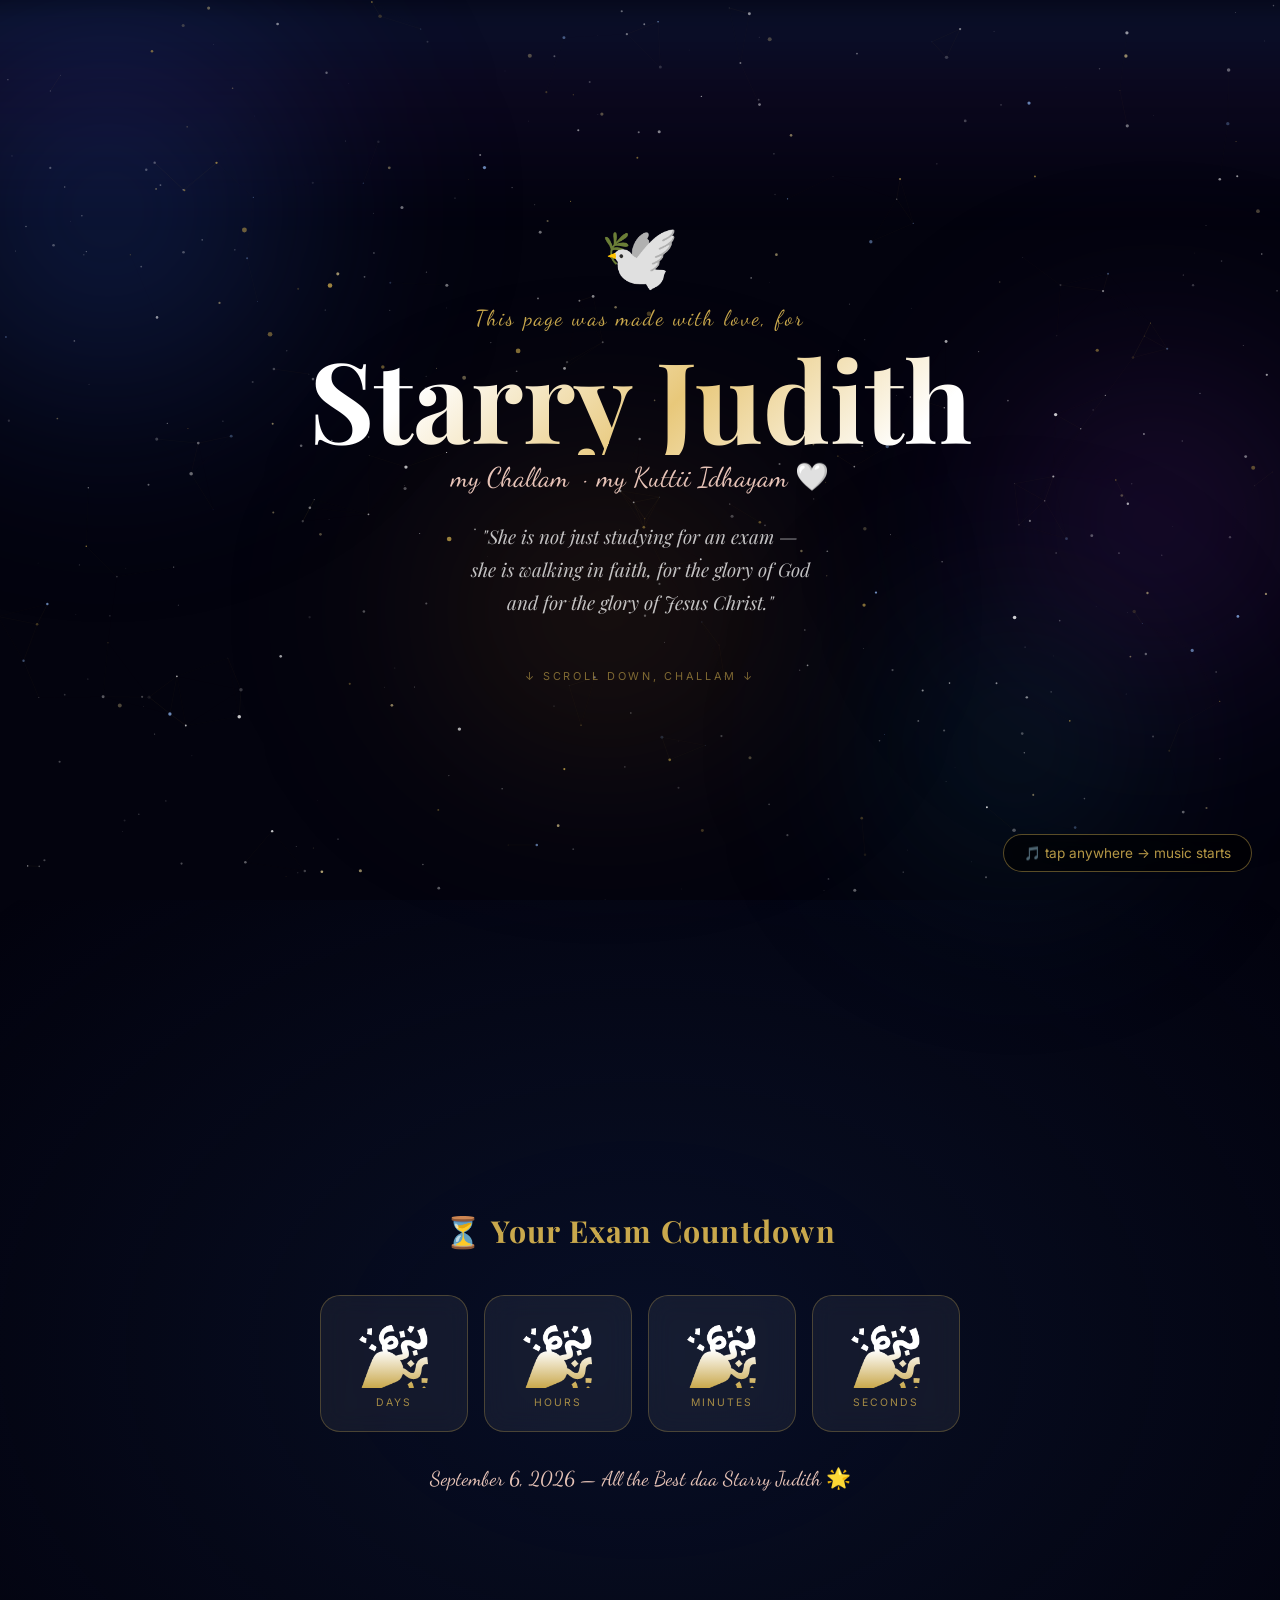
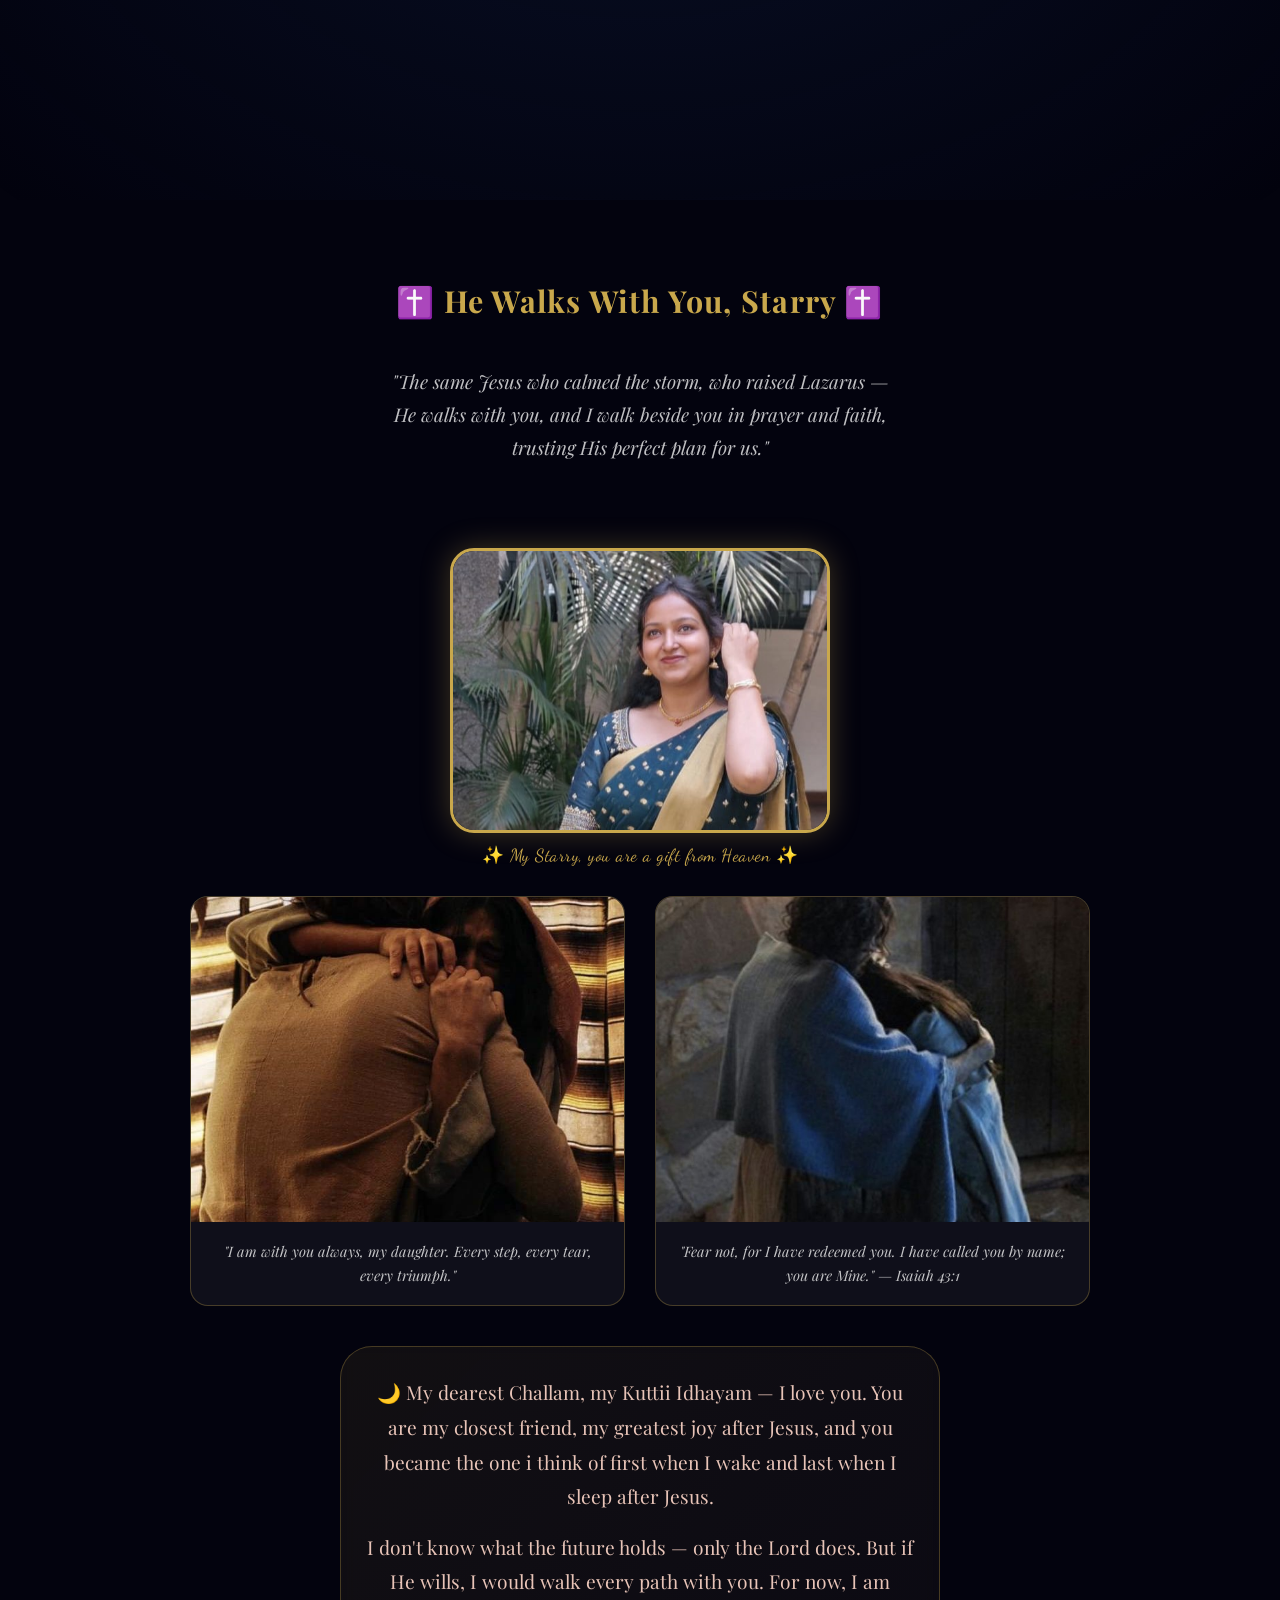
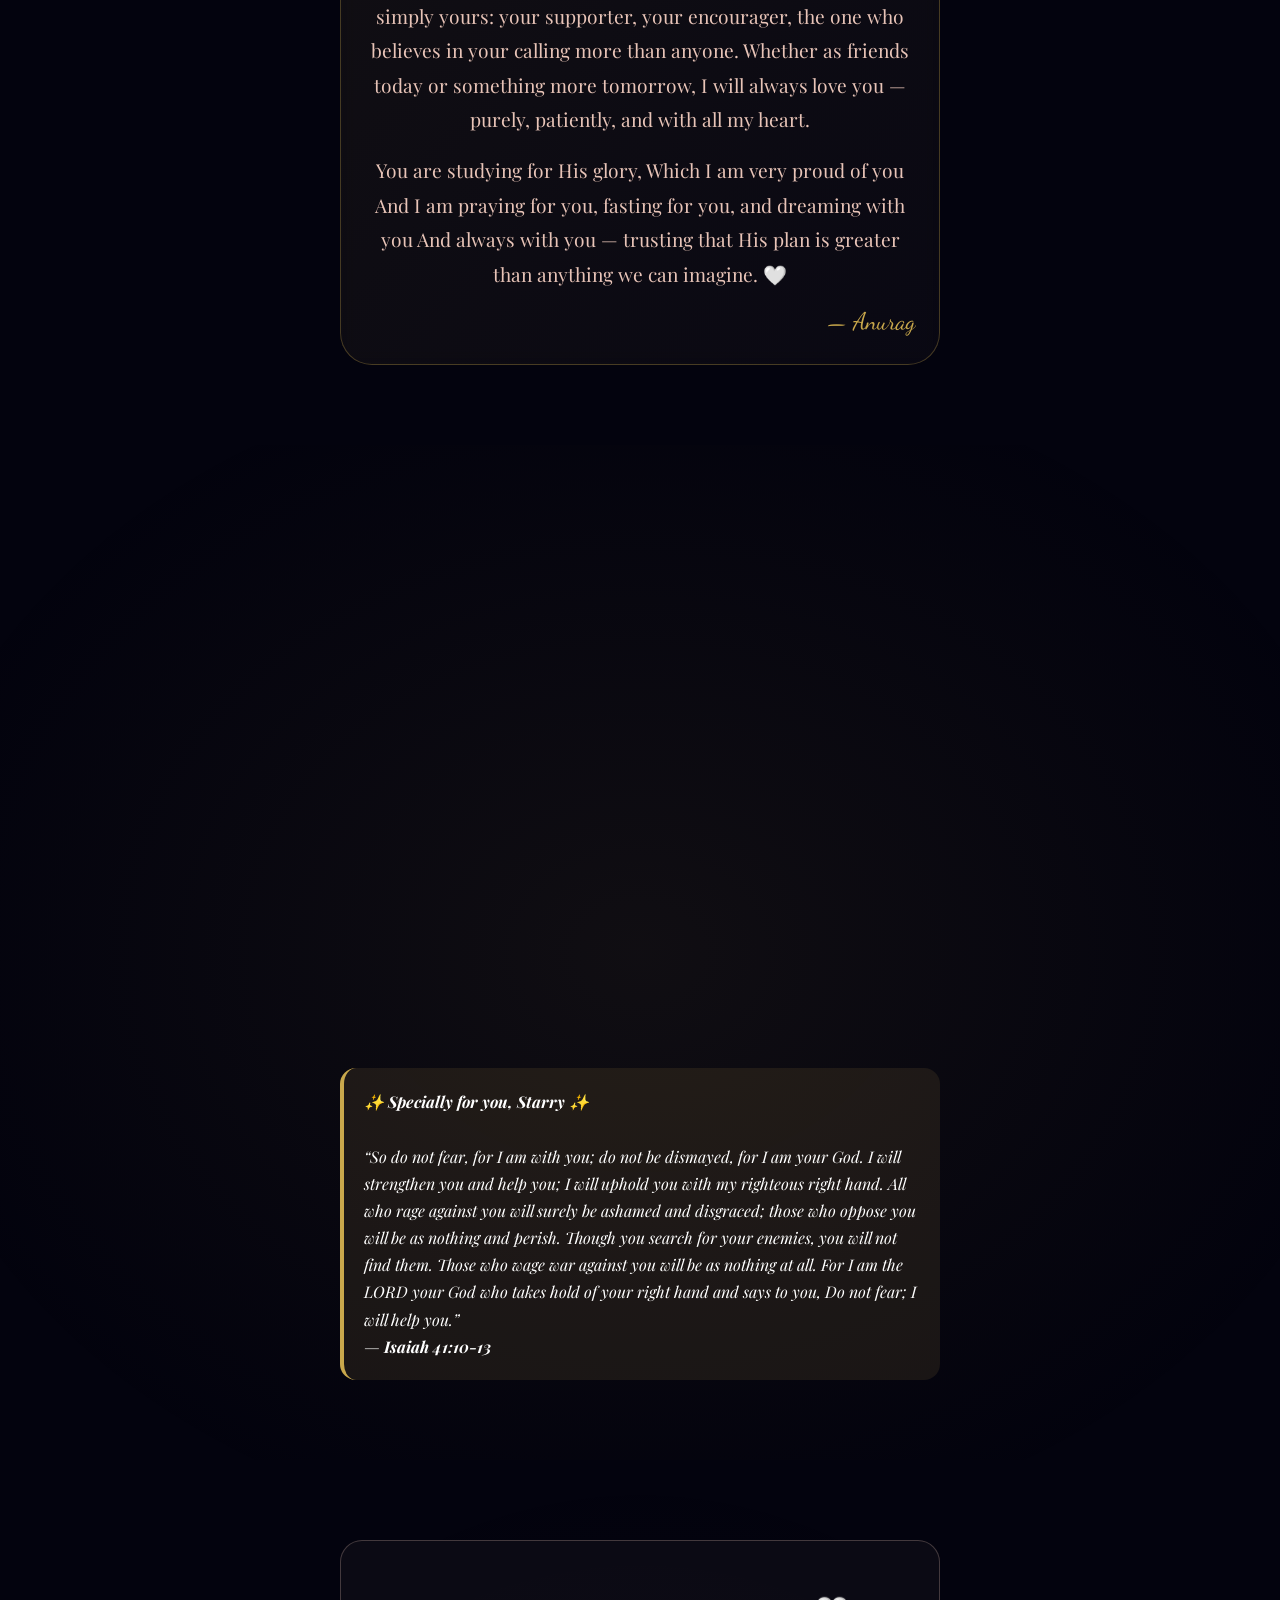
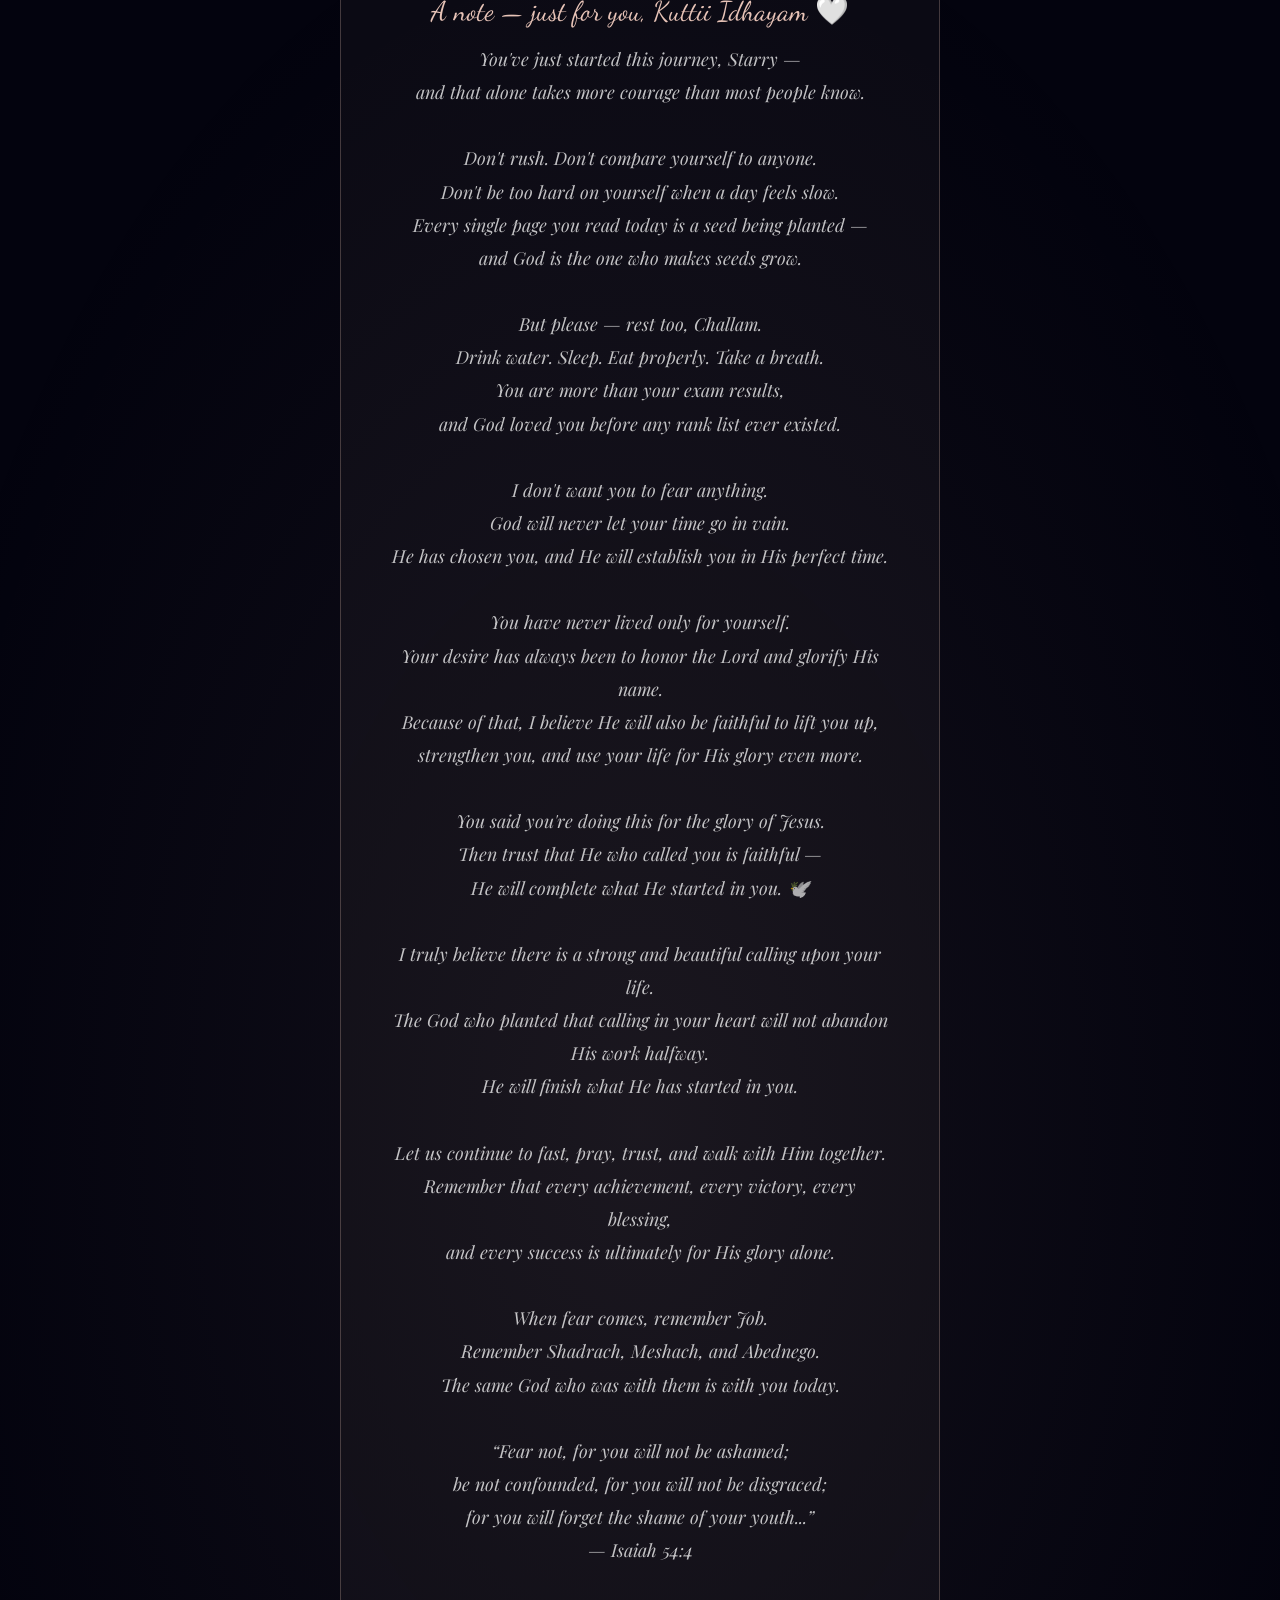
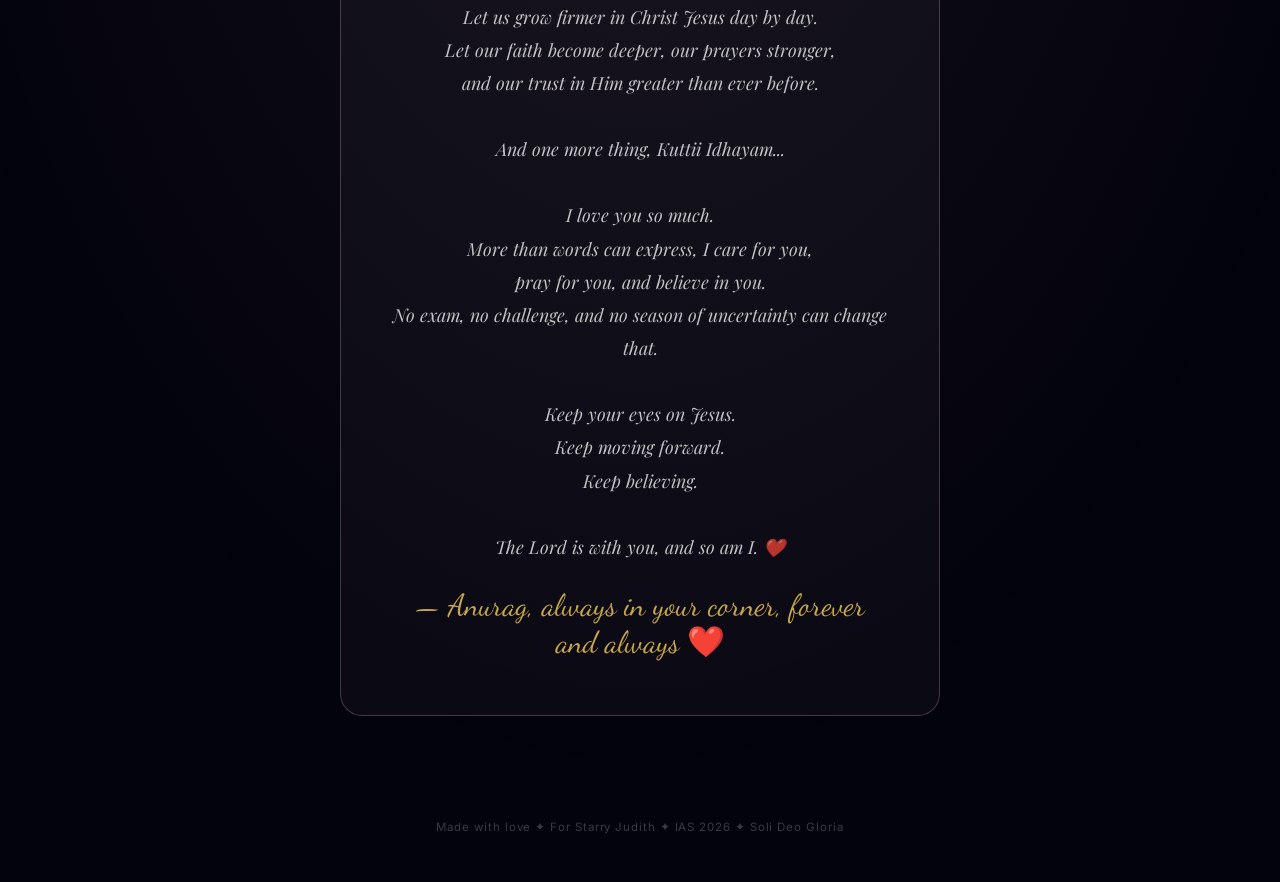
==== commit 50d57918: "Update index.html" ====
--- a/index.html
+++ b/index.html
@@ -261,7 +261,7 @@
 <footer>Made with love ✦ For Starry Judith ✦ IAS 2026 ✦ Soli Deo Gloria</footer>
 
 <audio id="bgSong" loop preload="auto">
-  <source src="iwannabeyours.mp3" type="audio/mpeg">
+  <source src="My Starry Kanna.mp3" type="audio/mpeg">
 </audio>
 
 <script>
@@ -350,7 +350,7 @@
     .catch(err => {
       console.warn('Playback failed:', err);
       // If file missing, change hint text
-      hintEl.innerHTML = '⚠️ Audio file missing? Rename to iwannabeyours.mp3';
+      hintEl.innerHTML = '⚠️ Audio file missing? Rename to My Starry Kanna.mp3';
       hintEl.classList.add('show');
     });
 }
